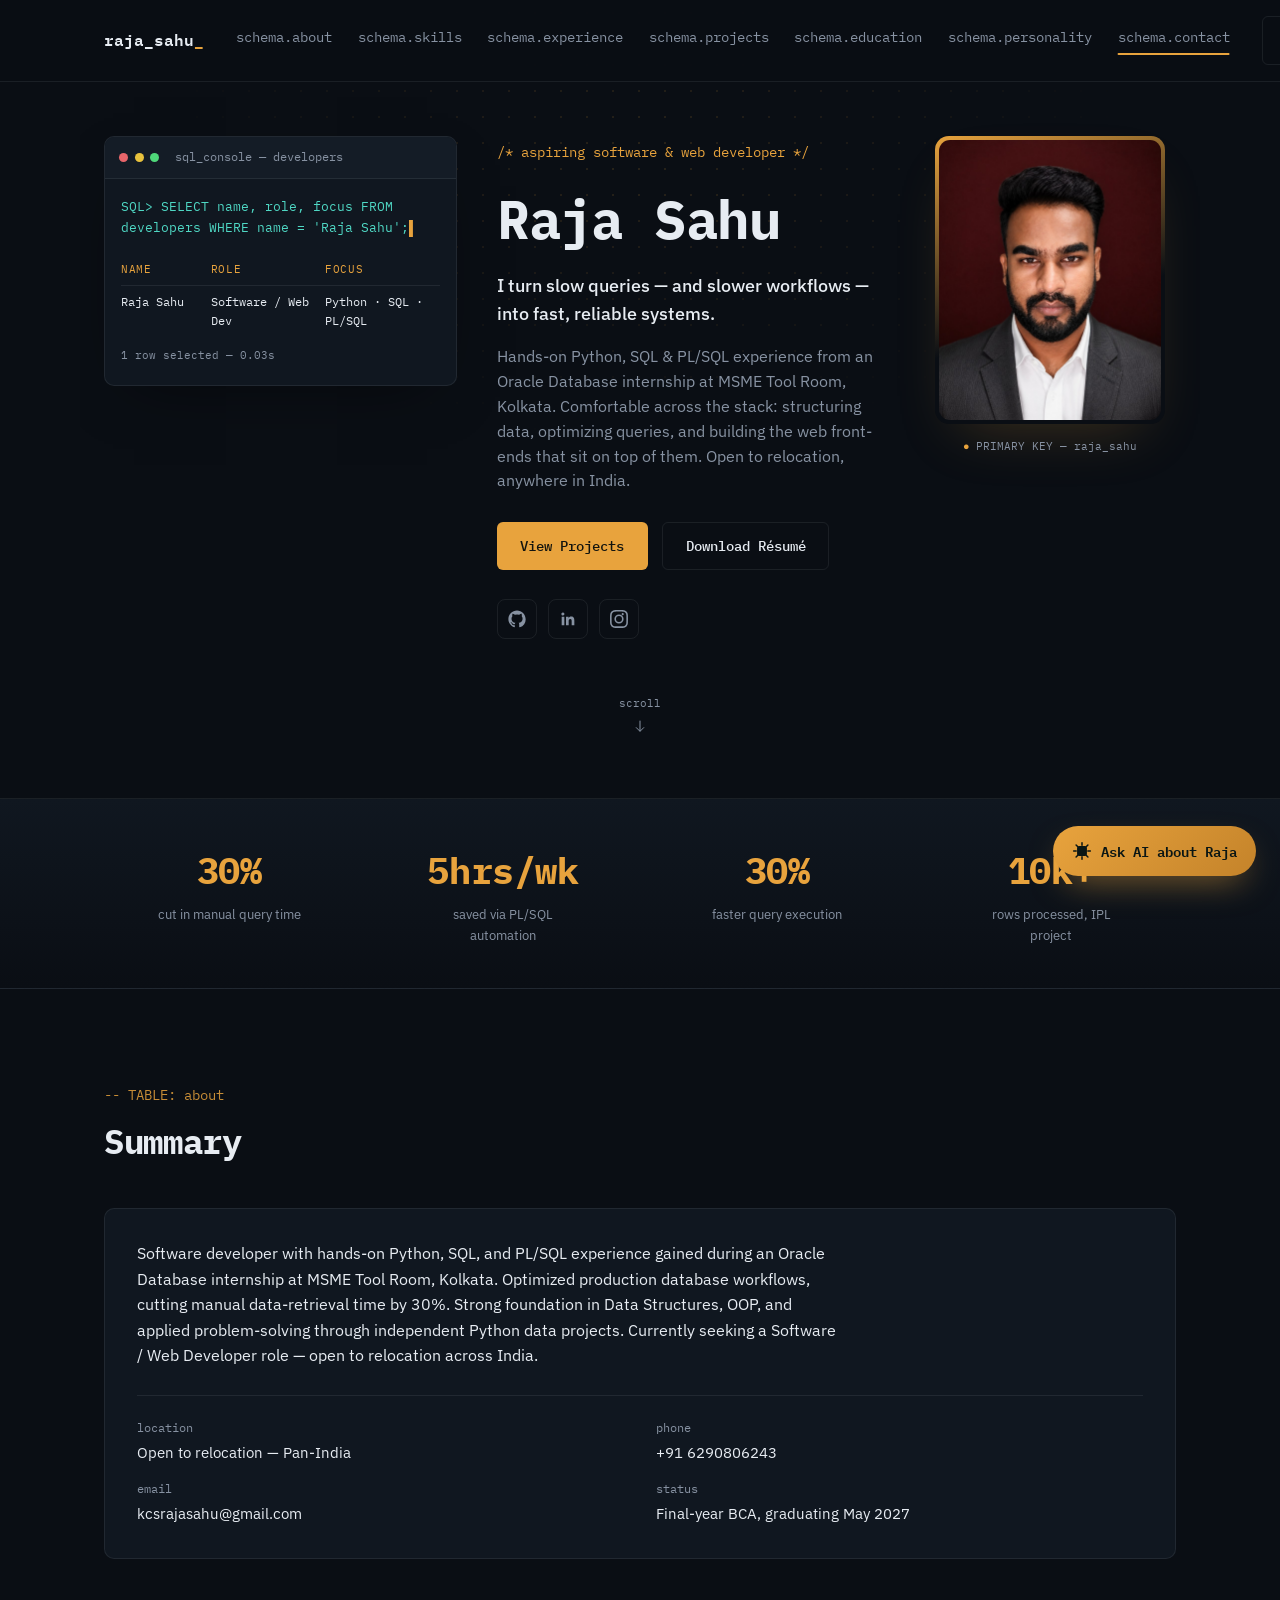
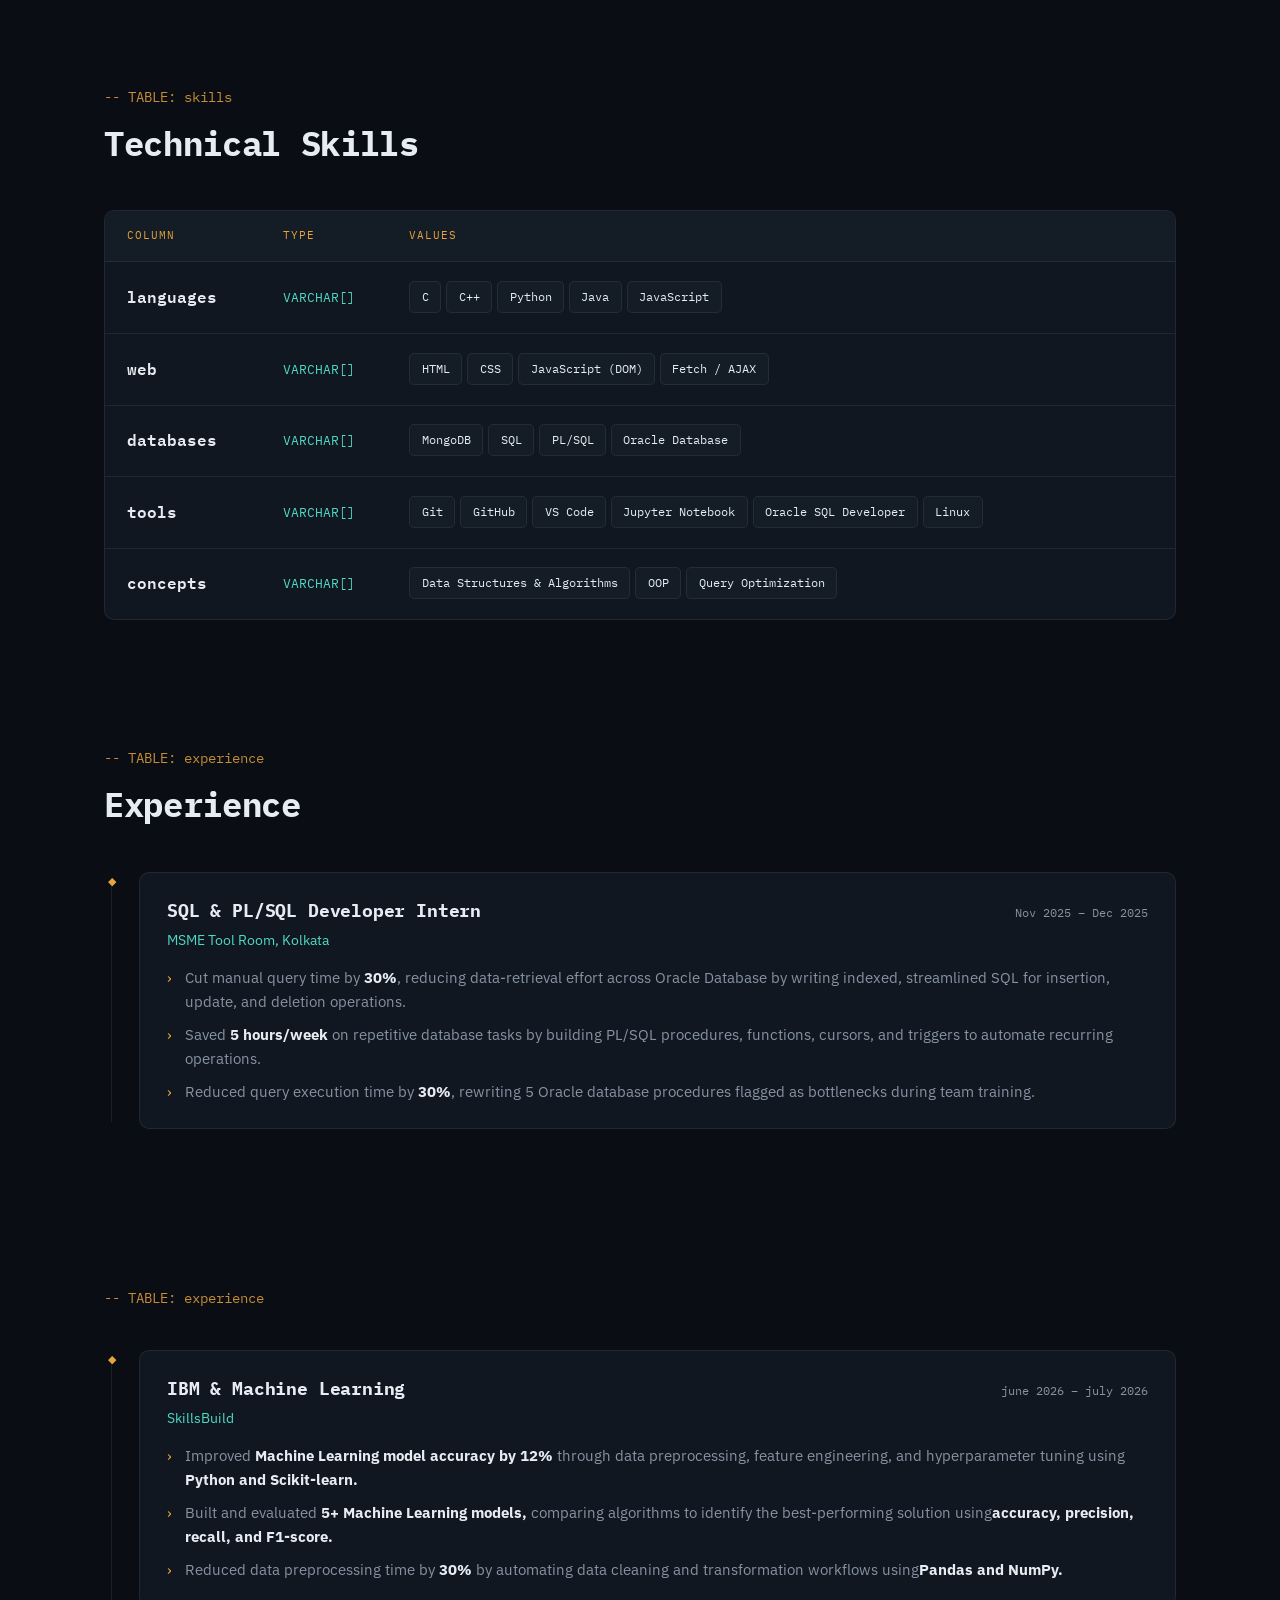
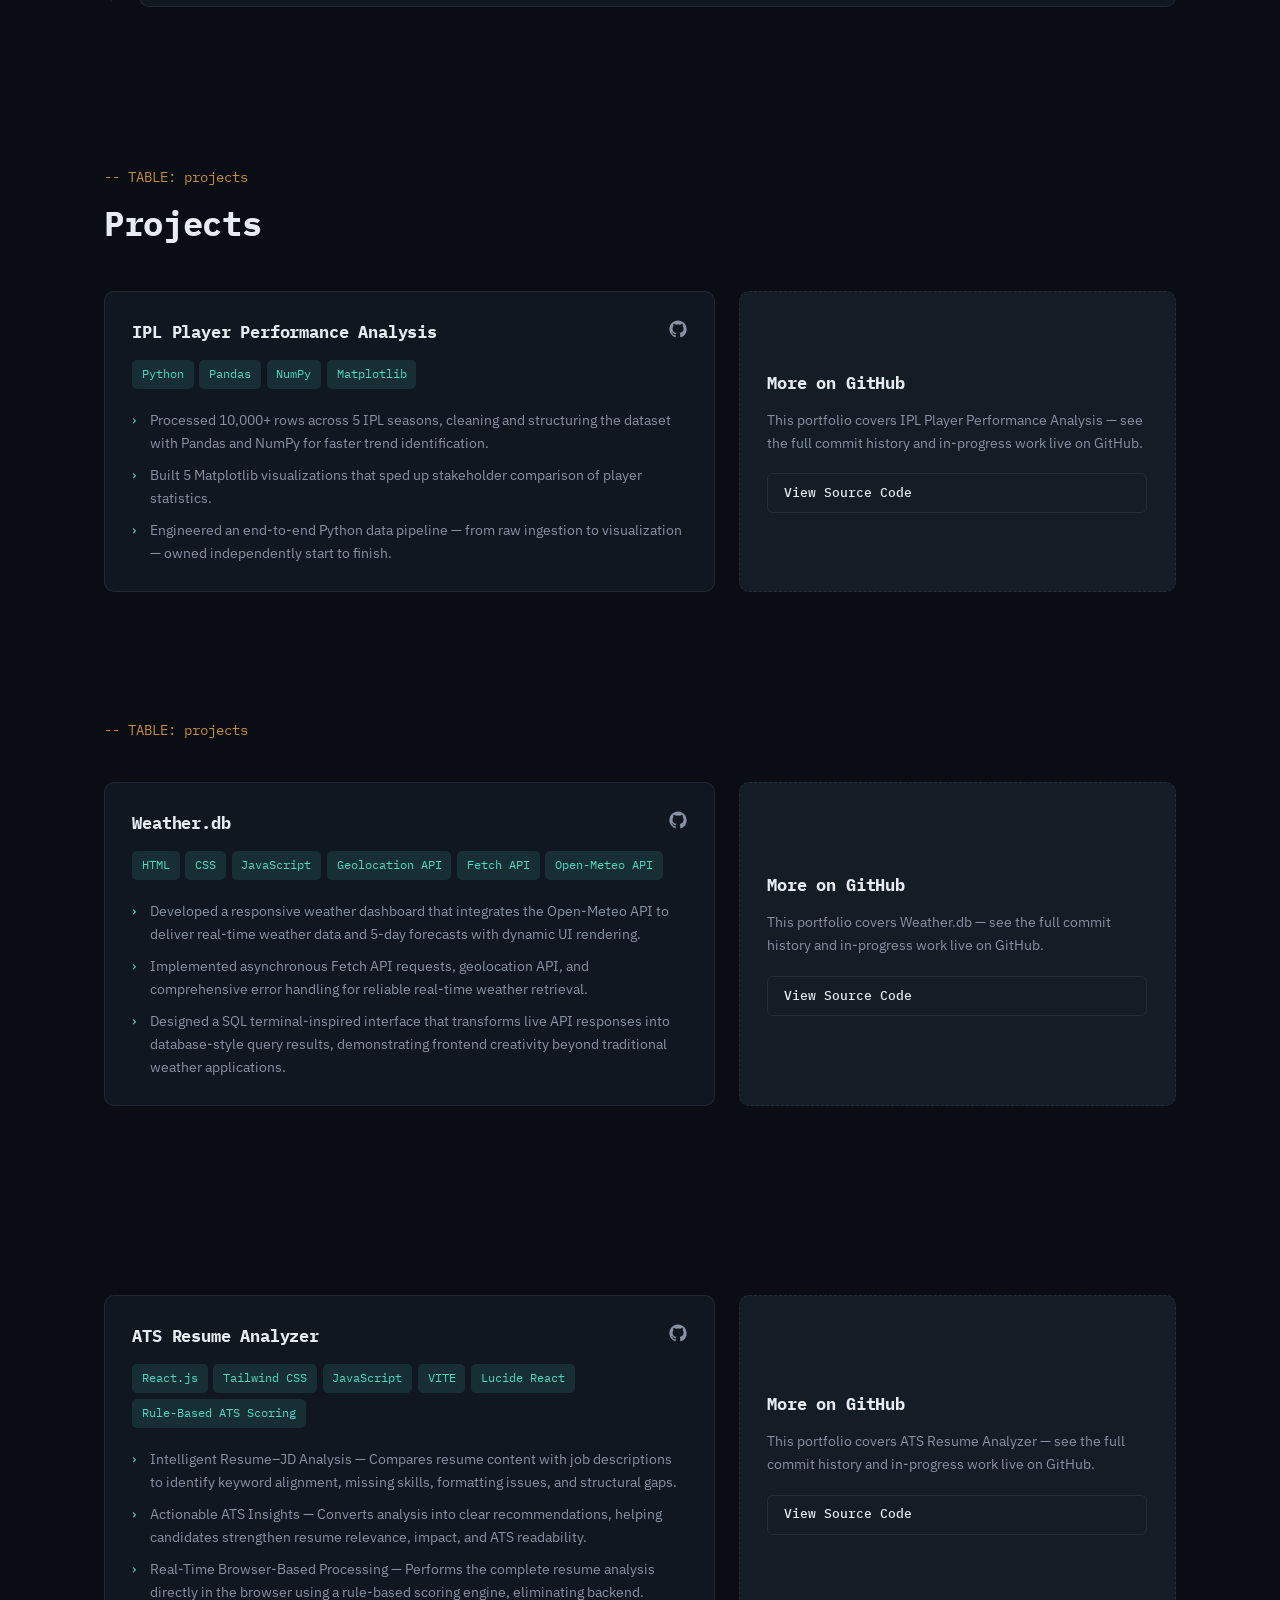
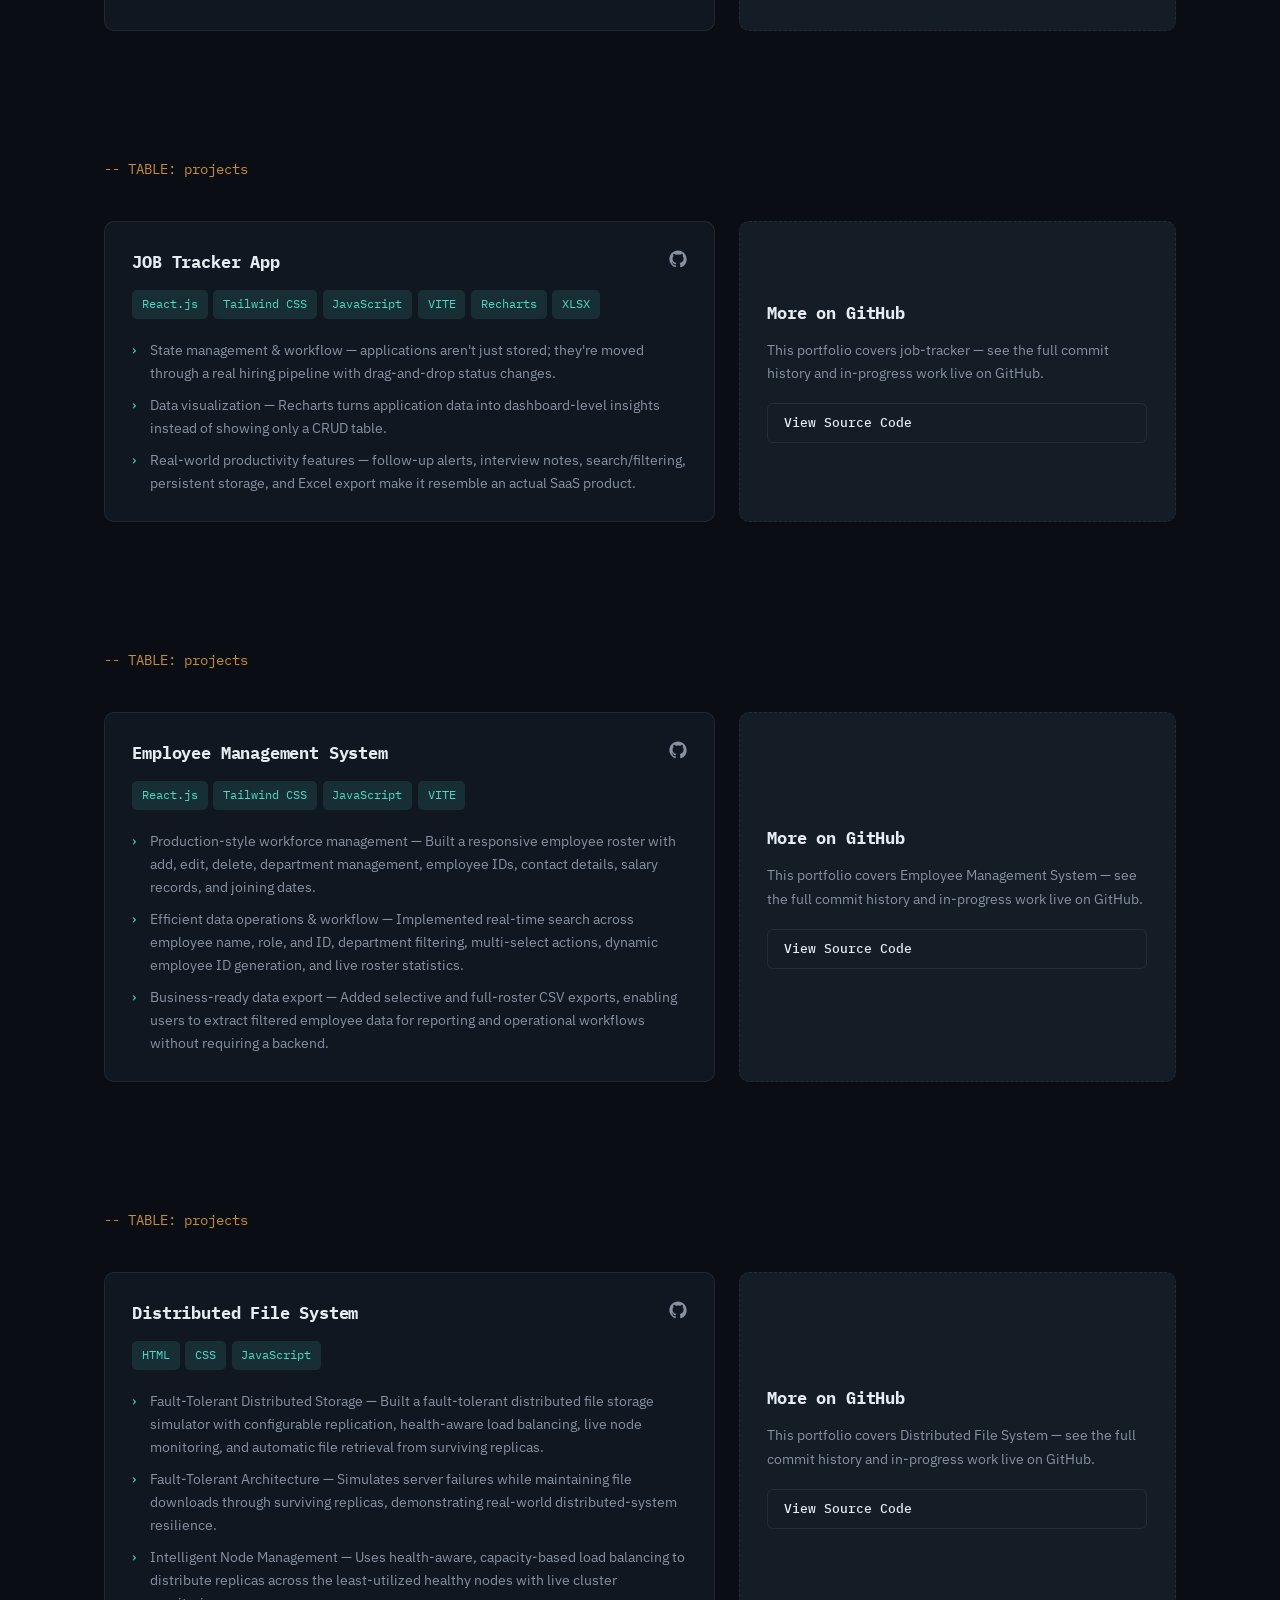
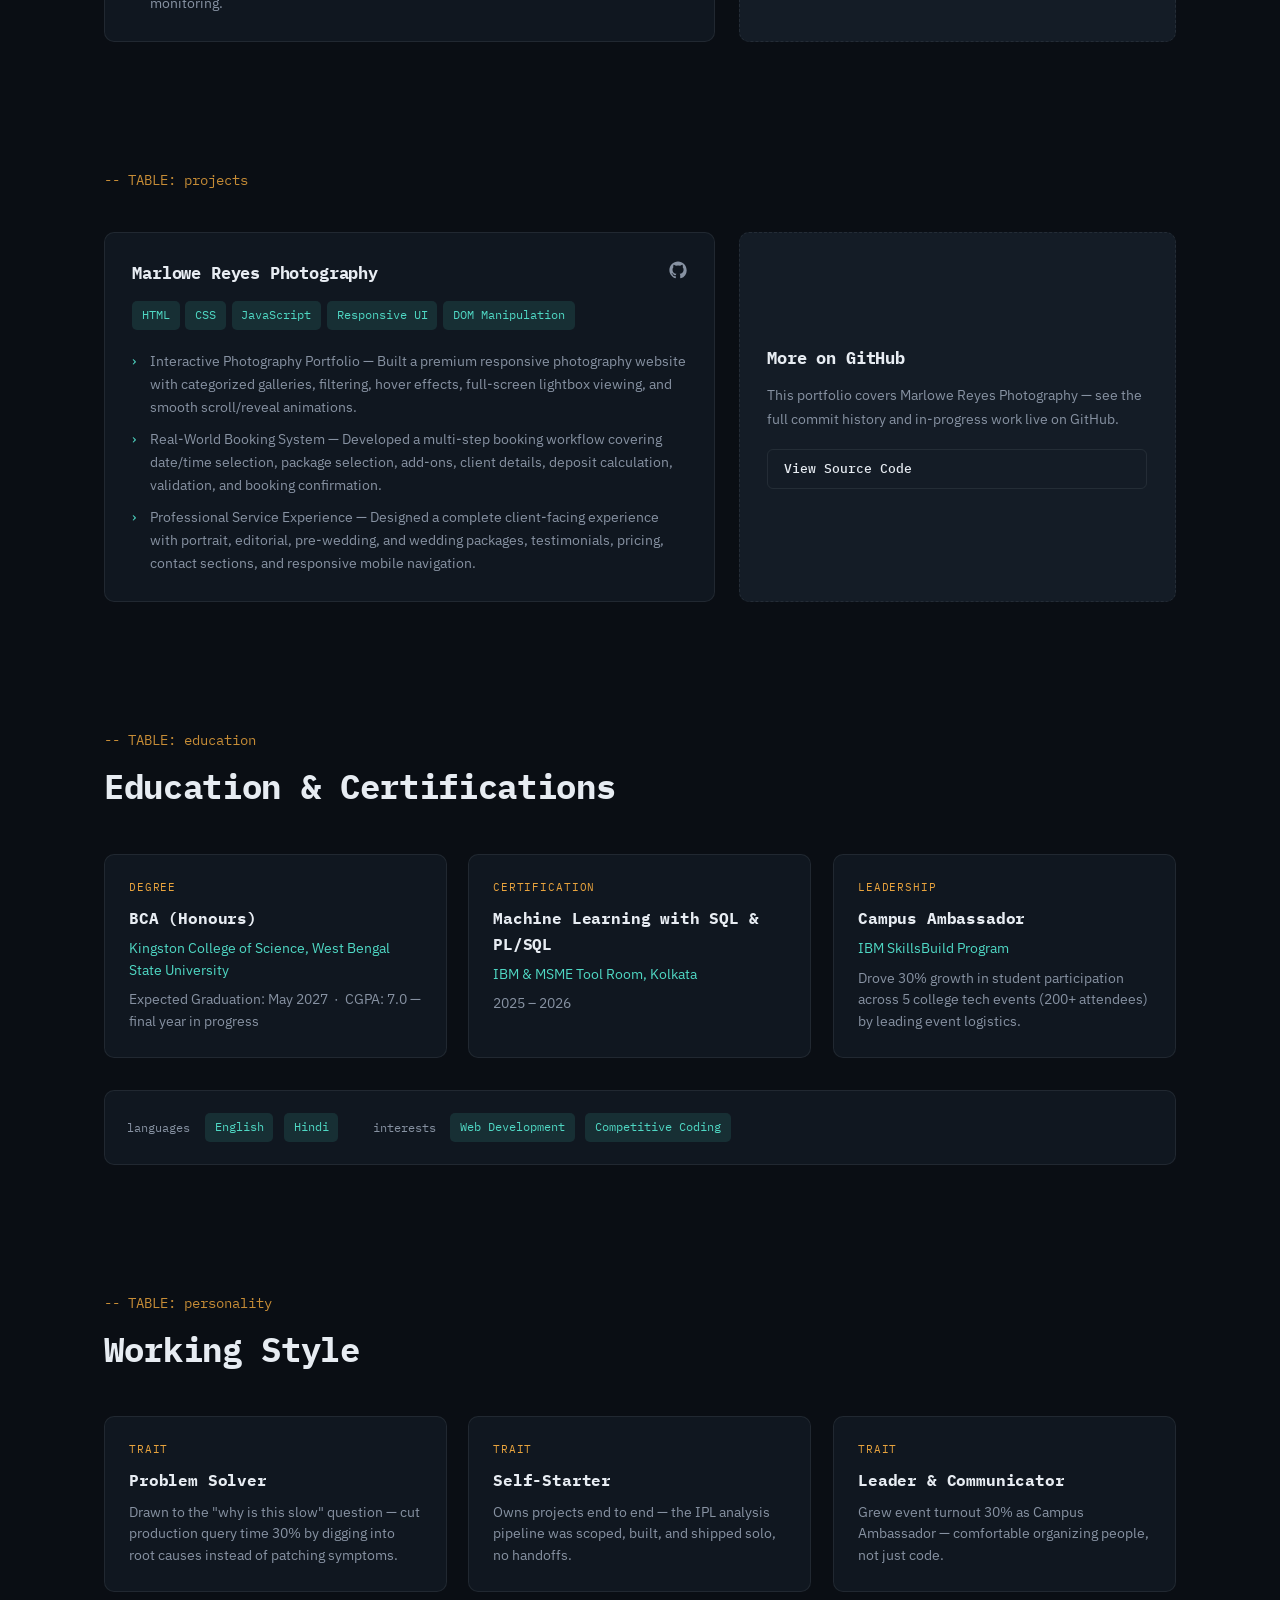
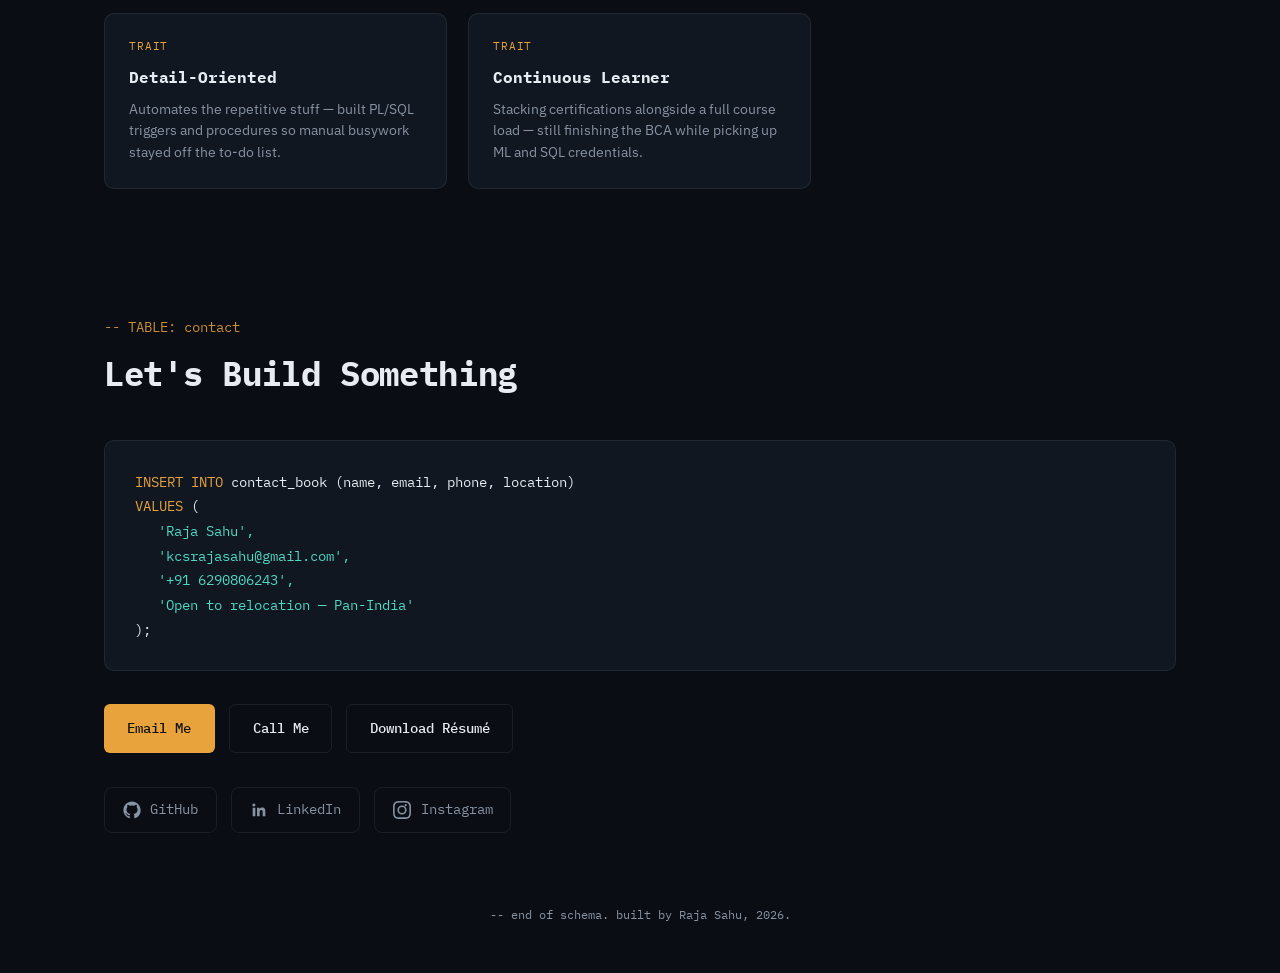
==== index.html @ f2721cd1 "Add files via upload" ====
<!DOCTYPE html>
<html lang="en">
<head>
<meta charset="UTF-8">
<meta name="viewport" content="width=device-width, initial-scale=1.0">
<title>Raja Sahu — Software / Web Developer</title>
<meta name="description" content="Raja Sahu — Aspiring Software & Web Developer. Python, SQL, PL/SQL, Data Structures & Web Development.">
<meta name="theme-color" content="#0A0E14">
<meta property="og:type" content="website">
<meta property="og:title" content="Raja Sahu — Software / Web Developer">
<meta property="og:description" content="Python, SQL & PL/SQL developer — cut production query time 30% during an Oracle Database internship. Open to relocation across India.">
<meta property="og:image" content="assets/profile.jpg">
<meta name="twitter:card" content="summary">
<link rel="preconnect" href="https://fonts.googleapis.com">
<link href="https://fonts.googleapis.com/css2?family=IBM+Plex+Mono:wght@400;500;600;700&family=IBM+Plex+Sans:wght@400;500;600;700&display=swap" rel="stylesheet">
<link rel="stylesheet" href="style.css">
<link rel="icon" href="data:image/svg+xml,%3Csvg xmlns='http://www.w3.org/2000/svg' viewBox='0 0 100 100'%3E%3Crect width='100' height='100' rx='20' fill='%230A0E14'/%3E%3Ctext x='50' y='68' font-family='monospace' font-size='52' font-weight='700' fill='%23E8A33D' text-anchor='middle'%3ERS%3C/text%3E%3C/svg%3E">
</head>
<body class="preload">

<a class="skip-link" href="#main">Skip to content</a>

<svg style="display:none" aria-hidden="true">
  <symbol id="icon-github" viewBox="0 0 24 24"><path fill="currentColor" d="M12 .5C5.73.5.5 5.73.5 12c0 5.08 3.29 9.38 7.86 10.9.58.1.79-.25.79-.56 0-.28-.01-1.02-.02-2-3.2.7-3.88-1.54-3.88-1.54-.53-1.34-1.29-1.7-1.29-1.7-1.05-.72.08-.7.08-.7 1.17.08 1.78 1.2 1.78 1.2 1.03 1.77 2.71 1.26 3.37.96.1-.75.4-1.26.73-1.55-2.55-.29-5.23-1.28-5.23-5.68 0-1.26.45-2.28 1.19-3.09-.12-.29-.52-1.46.11-3.05 0 0 .97-.31 3.18 1.18a11.1 11.1 0 0 1 5.79 0c2.2-1.49 3.17-1.18 3.17-1.18.64 1.59.24 2.76.12 3.05.74.81 1.18 1.83 1.18 3.09 0 4.41-2.69 5.38-5.25 5.67.41.36.78 1.08.78 2.17 0 1.57-.01 2.83-.01 3.22 0 .31.21.67.8.56A10.52 10.52 0 0 0 23.5 12C23.5 5.73 18.27.5 12 .5Z"/></symbol>
  <symbol id="icon-linkedin" viewBox="0 0 24 24"><path fill="currentColor" d="M20.45 20.45h-3.56v-5.57c0-1.33-.02-3.04-1.85-3.04-1.86 0-2.14 1.45-2.14 2.94v5.67H9.34V9h3.42v1.56h.05c.48-.9 1.64-1.85 3.38-1.85 3.6 0 4.27 2.37 4.27 5.46v6.28ZM5.34 7.43a2.07 2.07 0 1 1 0-4.13 2.07 2.07 0 0 1 0 4.13ZM7.12 20.45H3.56V9h3.56v11.45Z"/></symbol>
  <symbol id="icon-instagram" viewBox="0 0 24 24"><path fill="currentColor" d="M12 2.16c3.2 0 3.58.01 4.85.07 1.17.05 1.8.25 2.23.41.55.22.95.47 1.37.9.42.42.67.82.9 1.37.16.42.36 1.06.41 2.23.06 1.27.07 1.65.07 4.85s-.01 3.58-.07 4.85c-.05 1.17-.25 1.8-.41 2.23-.22.55-.47.95-.9 1.37-.42.42-.82.67-1.37.9-.42.16-1.06.36-2.23.41-1.27.06-1.65.07-4.85.07s-3.58-.01-4.85-.07c-1.17-.05-1.8-.25-2.23-.41a3.65 3.65 0 0 1-1.37-.9 3.65 3.65 0 0 1-.9-1.37c-.16-.42-.36-1.06-.41-2.23-.06-1.27-.07-1.65-.07-4.85s.01-3.58.07-4.85c.05-1.17.25-1.8.41-2.23.22-.55.47-.95.9-1.37.42-.42.82-.67 1.37-.9.42-.16 1.06-.36 2.23-.41 1.27-.06 1.65-.07 4.85-.07M12 0C8.74 0 8.33.01 7.05.07c-1.28.06-2.15.26-2.91.56a5.8 5.8 0 0 0-2.1 1.37A5.8 5.8 0 0 0 .67 4.1c-.3.76-.5 1.63-.56 2.91C.05 8.29.04 8.7.04 11.96s.01 3.67.07 4.95c.06 1.28.26 2.15.56 2.91.32.79.75 1.46 1.37 2.1a5.8 5.8 0 0 0 2.1 1.37c.76.3 1.63.5 2.91.56 1.28.06 1.69.07 4.95.07s3.67-.01 4.95-.07c1.28-.06 2.15-.26 2.91-.56a5.8 5.8 0 0 0 2.1-1.37 5.8 5.8 0 0 0 1.37-2.1c.3-.76.5-1.63.56-2.91.06-1.28.07-1.69.07-4.95s-.01-3.67-.07-4.95c-.06-1.28-.26-2.15-.56-2.91a5.8 5.8 0 0 0-1.37-2.1A5.8 5.8 0 0 0 19.9.63c-.76-.3-1.63-.5-2.91-.56C15.67.01 15.26 0 12 0Zm0 5.84a6.12 6.12 0 1 0 0 12.24 6.12 6.12 0 0 0 0-12.24Zm0 10.1a3.98 3.98 0 1 1 0-7.96 3.98 3.98 0 0 1 0 7.96Zm6.36-10.35a1.43 1.43 0 1 1-2.86 0 1.43 1.43 0 0 1 2.86 0Z"/></symbol>
  <symbol id="icon-arrow-down" viewBox="0 0 24 24"><path fill="none" stroke="currentColor" stroke-width="1.5" d="M12 4v16m0 0l-6-6m6 6l6-6"/></symbol>
</svg>


<header class="nav" id="nav">
  <div class="nav-inner">
    <a href="#top" class="logo">raja_sahu<span class="cursor">_</span></a>
    <nav class="nav-links" id="navLinks">
      <a href="#about"><span class="dim">schema.</span>about</a>
      <a href="#skills"><span class="dim">schema.</span>skills</a>
      <a href="#experience"><span class="dim">schema.</span>experience</a>
      <a href="#projects"><span class="dim">schema.</span>projects</a>
      <a href="#education"><span class="dim">schema.</span>education</a>
      <a href="#personality"><span class="dim">schema.</span>personality</a>
      <a href="#contact"><span class="dim">schema.</span>contact</a>
      <span class="nav-indicator" id="navIndicator" aria-hidden="true"></span>
    </nav>
    <a class="btn btn-ghost nav-cta" href="assets/Raja_Sahu_Resume.docx" download>Download Résumé</a>
    <button class="nav-toggle" id="navToggle" aria-label="Toggle menu" aria-expanded="false" aria-controls="navLinks">
      <span></span><span></span><span></span>
    </button>
  </div>
</header>

<main id="main">

<section class="hero" id="top">
  <div class="hero-grid">

    <div class="terminal" aria-hidden="true">
      <div class="terminal-bar">
        <span class="dot dot-r"></span><span class="dot dot-y"></span><span class="dot dot-g"></span>
        <span class="terminal-title">sql_console — developers</span>
      </div>
      <div class="terminal-body" id="terminalBody">
        <div class="line prompt">SQL&gt; <span id="typedQuery"></span><span class="tcursor">▌</span></div>
        <div class="result" id="queryResult" hidden>
          <div class="result-row header">
            <span>NAME</span><span>ROLE</span><span>FOCUS</span>
          </div>
          <div class="result-row">
            <span>Raja Sahu</span><span>Software / Web Dev</span><span>Python · SQL · PL/SQL</span>
          </div>
          <div class="result-meta">1 row selected — 0.03s</div>
        </div>
      </div>
    </div>

    <div class="hero-copy">
      <p class="eyebrow">/* aspiring software &amp; web developer */</p>
      <h1>Raja Sahu</h1>
      <p class="hero-tag">I turn slow queries — and slower workflows — into fast, reliable systems.</p>
      <p class="hero-desc">Hands-on Python, SQL &amp; PL/SQL experience from an Oracle Database internship at MSME Tool Room, Kolkata. Comfortable across the stack: structuring data, optimizing queries, and building the web front-ends that sit on top of them. Open to relocation, anywhere in India.</p>

      <div class="hero-actions">
        <a href="#projects" class="btn btn-primary">View Projects</a>
        <a href="assets/Raja_Sahu_Resume.docx" class="btn btn-ghost" download>Download Résumé</a>
      </div>

      <div class="social-row" aria-label="Social profiles">
        <a href="https://github.com/RajaSahu89" target="_blank" rel="noopener noreferrer" class="social-btn" aria-label="GitHub">
          <svg viewBox="0 0 24 24"><use href="#icon-github"></use></svg>
        </a>
        <a href="https://www.linkedin.com/in/raja-sahu-05137a410" target="_blank" rel="noopener noreferrer" class="social-btn" aria-label="LinkedIn">
          <svg viewBox="0 0 24 24"><use href="#icon-linkedin"></use></svg>
        </a>
        <a href="https://www.instagram.com/ins.tagram_u.sers_?igsh=MXFibTNwa2RxaWltdg==" target="_blank" rel="noopener noreferrer" class="social-btn" aria-label="Instagram">
          <svg viewBox="0 0 24 24"><use href="#icon-instagram"></use></svg>
        </a>
      </div>
    </div>

    <div class="hero-photo">
      <div class="photo-ring">
        <img src="assets/profile.jpg" alt="Portrait of Raja Sahu" width="480" height="600" fetchpriority="high">
      </div>
      <div class="photo-tag">
        <span class="tag-key">●</span> PRIMARY KEY — raja_sahu
      </div>
    </div>

  </div>
  <a class="scroll-hint" href="#about" aria-label="Scroll to about section">
    <span>scroll</span>
    <svg viewBox="0 0 24 24"><use href="#icon-arrow-down"></use></svg>
  </a>
</section>

<section class="stats-strip" aria-label="Key achievements">
  <div class="stats-inner">
    <div class="stat">
      <span class="stat-num" data-count="30" data-suffix="%">0%</span>
      <span class="stat-label">cut in manual query time</span>
    </div>
    <div class="stat">
      <span class="stat-num" data-count="5" data-suffix="hrs/wk">0hrs/wk</span>
      <span class="stat-label">saved via PL/SQL automation</span>
    </div>
    <div class="stat">
      <span class="stat-num" data-count="30" data-suffix="%">0%</span>
      <span class="stat-label">faster query execution</span>
    </div>
    <div class="stat">
      <span class="stat-num" data-count="10" data-suffix="k+">0k+</span>
      <span class="stat-label">rows processed, IPL project</span>
    </div>
  </div>
</section>


<section class="section" id="about">
  <div class="section-head">
    <p class="tbl-comment">-- TABLE: about</p>
    <h2>Summary</h2>
  </div>
  <div class="about-card">
    <p>Software developer with hands-on Python, SQL, and PL/SQL experience gained during an Oracle Database internship at MSME Tool Room, Kolkata. Optimized production database workflows, cutting manual data-retrieval time by 30%. Strong foundation in Data Structures, OOP, and applied problem-solving through independent Python data projects. Currently seeking a Software / Web Developer role — open to relocation across India.</p>
    <div class="about-facts">
      <div class="fact"><span class="fact-k">location</span><span class="fact-v">Open to relocation — Pan-India</span></div>
      <div class="fact"><span class="fact-k">phone</span><span class="fact-v">+91 6290806243</span></div>
      <div class="fact"><span class="fact-k">email</span><span class="fact-v">kcsrajasahu@gmail.com</span></div>
      <div class="fact"><span class="fact-k">status</span><span class="fact-v">Final-year BCA, graduating May 2027</span></div>
    </div>
  </div>
</section>


<section class="section" id="skills">
  <div class="section-head">
    <p class="tbl-comment">-- TABLE: skills</p>
    <h2>Technical Skills</h2>
  </div>
  <div class="schema-table">
    <div class="schema-row schema-head">
      <span>column</span><span>type</span><span>values</span>
    </div>

    <div class="schema-row">
      <span class="col-name">languages</span>
      <span class="col-type">VARCHAR[]</span>
      <span class="col-values">
        <span class="pill">C</span><span class="pill">C++</span><span class="pill">Python</span><span class="pill">Java</span><span class="pill">JavaScript</span>
      </span>
    </div>

    <div class="schema-row">
      <span class="col-name">web</span>
      <span class="col-type">VARCHAR[]</span>
      <span class="col-values">
        <span class="pill">HTML</span><span class="pill">CSS</span><span class="pill">JavaScript (DOM)</span><span class="pill">Fetch / AJAX</span>
      </span>
    </div>

    <div class="schema-row">
      <span class="col-name">databases</span>
      <span class="col-type">VARCHAR[]</span>
      <span class="col-values">
        <span class="pill">MongoDB</span><span class="pill">SQL</span><span class="pill">PL/SQL</span><span class="pill">Oracle Database</span>
      </span>
    </div>

    <div class="schema-row">
      <span class="col-name">tools</span>
      <span class="col-type">VARCHAR[]</span>
      <span class="col-values">
        <span class="pill">Git</span><span class="pill">GitHub</span><span class="pill">VS Code</span><span class="pill">Jupyter Notebook</span><span class="pill">Oracle SQL Developer</span><span class="pill">Linux</span>
      </span>
    </div>

    <div class="schema-row">
      <span class="col-name">concepts</span>
      <span class="col-type">VARCHAR[]</span>
      <span class="col-values">
        <span class="pill">Data Structures &amp; Algorithms</span><span class="pill">OOP</span><span class="pill">Query Optimization</span>
      </span>
    </div>
  </div>
</section>


<section class="section" id="experience">
  <div class="section-head">
    <p class="tbl-comment">-- TABLE: experience</p>
    <h2>Experience</h2>
  </div>
  <div class="log">
    <div class="log-entry">
      <div class="log-key" aria-hidden="true">◆</div>
      <div class="log-content">
        <div class="log-top">
          <h3>SQL &amp; PL/SQL Developer Intern</h3>
          <span class="log-date">Nov 2025 – Dec 2025</span>
        </div>
        <p class="log-org">MSME Tool Room, Kolkata</p>
        <ul>
          <li>Cut manual query time by <strong>30%</strong>, reducing data-retrieval effort across Oracle Database by writing indexed, streamlined SQL for insertion, update, and deletion operations.</li>
          <li>Saved <strong>5 hours/week</strong> on repetitive database tasks by building PL/SQL procedures, functions, cursors, and triggers to automate recurring operations.</li>
          <li>Reduced query execution time by <strong>30%</strong>, rewriting 5 Oracle database procedures flagged as bottlenecks during team training.</li>
        </ul>
      </div>
    </div>
  </div>
</section>

<section class="section" id="experience">
  <div class="section-head">
    <p class="tbl-comment">-- TABLE: experience</p>
  </div>
  <div class="log">
    <div class="log-entry">
      <div class="log-key" aria-hidden="true">◆</div>
      <div class="log-content">
        <div class="log-top">
          <h3>IBM &amp; Machine Learning</h3>
          <span class="log-date">june 2026 – july 2026</span>
        </div>
        <p class="log-org">SkillsBuild</p>
        <ul>
           <li>Improved <strong>Machine Learning model accuracy by 12%</strong> through data preprocessing, feature engineering, and hyperparameter tuning using <strong>Python and Scikit-learn.</strong></li>
          <li>Built and evaluated <strong>5+ Machine Learning models,</strong> comparing algorithms to identify the best-performing solution using<strong>accuracy, precision, recall, and F1-score.</strong></li>
          <li>Reduced data preprocessing time by <strong>30%</strong> by automating data cleaning and transformation workflows using<strong>Pandas and NumPy.</strong></li>
        </ul>
      </div>
    </div>
  </div>
</section>


<section class="section" id="projects">
  <div class="section-head">
    <p class="tbl-comment">-- TABLE: projects</p>
    <h2>Projects</h2>
  </div>
  <div class="project-grid">
    <article class="project-card">
      <div class="project-top">
        <h3>IPL Player Performance Analysis</h3>
        <a href="https://github.com/RajaSahu89/IPL_Player_Performance" target="_blank" rel="noopener noreferrer" class="project-link" aria-label="View on GitHub">
          <svg viewBox="0 0 24 24" width="18" height="18"><use href="#icon-github"></use></svg>
        </a>
      </div>
      <div class="project-stack">
        <span class="pill pill-sm">Python</span><span class="pill pill-sm">Pandas</span><span class="pill pill-sm">NumPy</span><span class="pill pill-sm">Matplotlib</span>
      </div>
      <ul>
        <li>Processed 10,000+ rows across 5 IPL seasons, cleaning and structuring the dataset with Pandas and NumPy for faster trend identification.</li>
        <li>Built 5 Matplotlib visualizations that sped up stakeholder comparison of player statistics.</li>
        <li>Engineered an end-to-end Python data pipeline — from raw ingestion to visualization — owned independently start to finish.</li>
      </ul>
    </article>

    <article class="project-card project-card-ghost">
      <div class="project-top">
        <h3>More on GitHub</h3>
      </div>
      <p class="ghost-copy">This portfolio covers IPL Player Performance Analysis — see the full commit history and in-progress work live on GitHub.</p>
      <a href="https://github.com/RajaSahu89/IPL_Player_Performance" target="_blank" rel="noopener noreferrer" class="btn btn-ghost btn-sm">View Source Code </a>
    </article>
  </div>
</section>

<section class="section" id="projects">
  <div class="section-head">
    <p class="tbl-comment">-- TABLE: projects</p>
  </div>
  <div class="project-grid">
    <article class="project-card">
      <div class="project-top">
        <h3>Weather.db</h3>
        <a href="https://rajasahu89.github.io/Weather---terminal/" target="_blank" rel="noopener noreferrer" class="project-link" aria-label="View on GitHub">
          <svg viewBox="0 0 24 24" width="18" height="18"><use href="#icon-github"></use></svg>
        </a>
      </div>
      <div class="project-stack">
        <span class="pill pill-sm">HTML</span><span class="pill pill-sm">CSS</span><span class="pill pill-sm">JavaScript</span><span class="pill pill-sm">Geolocation API</span><span class="pill pill-sm">Fetch API</span><span class="pill pill-sm">Open-Meteo API</span>
      </div>
      <ul>
        <li>Developed a responsive weather dashboard that integrates the Open-Meteo API to deliver real-time weather data and 5-day forecasts with dynamic UI rendering.</li>
        <li>Implemented asynchronous Fetch API requests, geolocation API, and comprehensive error handling for reliable real-time weather retrieval.</li>
        <li>Designed a SQL terminal-inspired interface that transforms live API responses into database-style query results, demonstrating frontend creativity beyond traditional weather applications.</li>
      </ul>
    </article>

    <article class="project-card project-card-ghost">
      <div class="project-top">
        <h3>More on GitHub</h3>
      </div>
      <p class="ghost-copy">This portfolio covers Weather.db — see the full commit history and in-progress work live on GitHub.</p>
      <a href="https://github.com/RajaSahu89/Weather---terminal" target="_blank" rel="noopener noreferrer" class="btn btn-ghost btn-sm">View Source Code </a>
    </article>
  </div>
</section>

<section class="section" id="projects">
  <div class="section-head">
    <p class="tbl-comment">-- TABLE: projects</p>
  </div>
  <div class="project-grid">
    <article class="project-card">
      <div class="project-top">
        <h3>ATS Resume Analyzer</h3>
        <a href="https://rajasahu89.github.io/ats-analyzer/" target="_blank" rel="noopener noreferrer" class="project-link" aria-label="View on GitHub">
          <svg viewBox="0 0 24 24" width="18" height="18"><use href="#icon-github"></use></svg>
        </a>
      </div>
      <div class="project-stack">
        <span class="pill pill-sm">React.js</span><span class="pill pill-sm">Tailwind CSS</span><span class="pill pill-sm">JavaScript</span><span class="pill pill-sm">VITE</span><span class="pill pill-sm">Lucide React</span><span class="pill pill-sm">Rule-Based ATS Scoring</span>
      </div>
      <ul>
        <li>Intelligent Resume–JD Analysis — Compares resume content with job descriptions to identify keyword alignment, missing skills, formatting issues, and structural gaps.</li>
        <li>Actionable ATS Insights — Converts analysis into clear recommendations, helping candidates strengthen resume relevance, impact, and ATS readability.</li>
        <li>Real-Time Browser-Based Processing — Performs the complete resume analysis directly in the browser using a rule-based scoring engine, eliminating backend.</li>
      </ul>
    </article>

    <article class="project-card project-card-ghost">
      <div class="project-top">
        <h3>More on GitHub</h3>
      </div>
      <p class="ghost-copy">This portfolio covers ATS Resume Analyzer — see the full commit history and in-progress work live on GitHub.</p>
      <a href="https://github.com/RajaSahu89/ats-analyzer" target="_blank" rel="noopener noreferrer" class="btn btn-ghost btn-sm">View Source Code </a>
    </article>
  </div>
</section>

<section class="section" id="projects">
  <div class="section-head">
    <p class="tbl-comment">-- TABLE: projects</p>
  </div>
  <div class="project-grid">
    <article class="project-card">
      <div class="project-top">
        <h3>JOB Tracker App</h3>
        <a href="https://rajasahu89.github.io/job-tracker-app/" target="_blank" rel="noopener noreferrer" class="project-link" aria-label="View on GitHub">
          <svg viewBox="0 0 24 24" width="18" height="18"><use href="#icon-github"></use></svg>
        </a>
      </div>
      <div class="project-stack">
        <span class="pill pill-sm">React.js</span><span class="pill pill-sm">Tailwind CSS</span><span class="pill pill-sm">JavaScript</span><span class="pill pill-sm">VITE</span><span class="pill pill-sm">Recharts</span><span class="pill pill-sm">XLSX</span>
      </div>
      <ul>
        <li>State management & workflow — applications aren't just stored; they're moved through a real hiring pipeline with drag-and-drop status changes.</li>
        <li>Data visualization — Recharts turns application data into dashboard-level insights instead of showing only a CRUD table.</li>
        <li>Real-world productivity features — follow-up alerts, interview notes, search/filtering, persistent storage, and Excel export make it resemble an actual SaaS product.</li>
      </ul>
    </article>

    <article class="project-card project-card-ghost">
      <div class="project-top">
        <h3>More on GitHub</h3>
      </div>
      <p class="ghost-copy">This portfolio covers job-tracker — see the full commit history and in-progress work live on GitHub.</p>
      <a href="https://github.com/RajaSahu89/job-tracker-app" target="_blank" rel="noopener noreferrer" class="btn btn-ghost btn-sm">View Source Code </a>
    </article>
  </div>
</section>

<section class="section" id="projects">
  <div class="section-head">
    <p class="tbl-comment">-- TABLE: projects</p>
  </div>
  <div class="project-grid">
    <article class="project-card">
      <div class="project-top">
        <h3>Employee Management System</h3>
        <a href="https://rajasahu89.github.io/employee-management-system/" target="_blank" rel="noopener noreferrer" class="project-link" aria-label="View on GitHub">
          <svg viewBox="0 0 24 24" width="18" height="18"><use href="#icon-github"></use></svg>
        </a>
      </div>
      <div class="project-stack">
        <span class="pill pill-sm">React.js</span><span class="pill pill-sm">Tailwind CSS</span><span class="pill pill-sm">JavaScript</span><span class="pill pill-sm">VITE</span>
      </div>
      <ul>
        <li>Production-style workforce management — Built a responsive employee roster with add, edit, delete, department management, employee IDs, contact details, salary records, and joining dates.</li>
        <li>Efficient data operations & workflow — Implemented real-time search across employee name, role, and ID, department filtering, multi-select actions, dynamic employee ID generation, and live roster statistics.</li>
        <li>Business-ready data export — Added selective and full-roster CSV exports, enabling users to extract filtered employee data for reporting and operational workflows without requiring a backend.</li>
      </ul>
    </article>

    <article class="project-card project-card-ghost">
      <div class="project-top">
        <h3>More on GitHub</h3>
      </div>
      <p class="ghost-copy">This portfolio covers Employee Management System — see the full commit history and in-progress work live on GitHub.</p>
      <a href="https://github.com/RajaSahu89/employee-management-system" target="_blank" rel="noopener noreferrer" class="btn btn-ghost btn-sm">View Source Code </a>
    </article>
  </div>
</section>

<section class="section" id="projects">
  <div class="section-head">
    <p class="tbl-comment">-- TABLE: projects</p>
  </div>
  <div class="project-grid">
    <article class="project-card">
      <div class="project-top">
        <h3>Distributed File System</h3>
        <a href="https://rajasahu89.github.io/Distributed-File-System/" target="_blank" rel="noopener noreferrer" class="project-link" aria-label="View on GitHub">
          <svg viewBox="0 0 24 24" width="18" height="18"><use href="#icon-github"></use></svg>
        </a>
      </div>
      <div class="project-stack">
        <span class="pill pill-sm">HTML</span><span class="pill pill-sm">CSS</span><span class="pill pill-sm">JavaScript</span>
      </div>
      <ul>
        <li>Fault-Tolerant Distributed Storage — Built a fault-tolerant distributed file storage simulator with configurable replication, health-aware load balancing, live node monitoring, and automatic file retrieval from surviving replicas.</li>
        <li>Fault-Tolerant Architecture — Simulates server failures while maintaining file downloads through surviving replicas, demonstrating real-world distributed-system resilience.</li>
        <li>Intelligent Node Management — Uses health-aware, capacity-based load balancing to distribute replicas across the least-utilized healthy nodes with live cluster monitoring.</li>
      </ul>
    </article>

    <article class="project-card project-card-ghost">
      <div class="project-top">
        <h3>More on GitHub</h3>
      </div>
      <p class="ghost-copy">This portfolio covers Distributed File System — see the full commit history and in-progress work live on GitHub.</p>
      <a href="https://github.com/RajaSahu89/Distributed-File-System" target="_blank" rel="noopener noreferrer" class="btn btn-ghost btn-sm">View Source Code </a>
    </article>
  </div>
</section>

<section class="section" id="projects">
  <div class="section-head">
    <p class="tbl-comment">-- TABLE: projects</p>
  </div>
  <div class="project-grid">
    <article class="project-card">
      <div class="project-top">
        <h3>Marlowe Reyes Photography</h3>
        <a href="https://rajasahu89.github.io/marlowe-reyes-photography/" target="_blank" rel="noopener noreferrer" class="project-link" aria-label="View on GitHub">
          <svg viewBox="0 0 24 24" width="18" height="18"><use href="#icon-github"></use></svg>
        </a>
      </div>
      <div class="project-stack">
        <span class="pill pill-sm">HTML</span><span class="pill pill-sm">CSS</span><span class="pill pill-sm">JavaScript</span><span class="pill pill-sm">Responsive UI</span><span class="pill pill-sm">DOM Manipulation</span>
      </div>
      <ul>
        <li>Interactive Photography Portfolio — Built a premium responsive photography website with categorized galleries, filtering, hover effects, full-screen lightbox viewing, and smooth scroll/reveal animations.</li>
        <li>Real-World Booking System — Developed a multi-step booking workflow covering date/time selection, package selection, add-ons, client details, deposit calculation, validation, and booking confirmation.</li>
        <li>Professional Service Experience — Designed a complete client-facing experience with portrait, editorial, pre-wedding, and wedding packages, testimonials, pricing, contact sections, and responsive mobile navigation.</li>
      </ul>
    </article>

    <article class="project-card project-card-ghost">
      <div class="project-top">
        <h3>More on GitHub</h3>
      </div>
      <p class="ghost-copy">This portfolio covers Marlowe Reyes Photography — see the full commit history and in-progress work live on GitHub.</p>
      <a href="https://github.com/RajaSahu89/marlowe-reyes-photography" target="_blank" rel="noopener noreferrer" class="btn btn-ghost btn-sm">View Source Code </a>
    </article>
  </div>
</section>


<section class="section" id="education">
  <div class="section-head">
    <p class="tbl-comment">-- TABLE: education</p>
    <h2>Education &amp; Certifications</h2>
  </div>
  <div class="edu-grid">
    <div class="edu-card">
      <p class="edu-eyebrow">Degree</p>
      <h3>BCA (Honours)</h3>
      <p class="edu-org">Kingston College of Science, West Bengal State University</p>
      <p class="edu-meta">Expected Graduation: May 2027 &nbsp;·&nbsp; CGPA: 7.0 — final year in progress</p>
    </div>
    <div class="edu-card">
      <p class="edu-eyebrow">Certification</p>
      <h3>Machine Learning with SQL &amp; PL/SQL</h3>
      <p class="edu-org">IBM &amp; MSME Tool Room, Kolkata</p>
      <p class="edu-meta">2025 – 2026</p>
    </div>
    <div class="edu-card">
      <p class="edu-eyebrow">Leadership</p>
      <h3>Campus Ambassador</h3>
      <p class="edu-org">IBM SkillsBuild Program</p>
      <p class="edu-meta">Drove 30% growth in student participation across 5 college tech events (200+ attendees) by leading event logistics.</p>
    </div>
  </div>
  <div class="lang-row">
    <span class="fact-k">languages</span>
    <span class="pill pill-sm">English</span><span class="pill pill-sm">Hindi</span>
    <span class="fact-k" style="margin-left:1.5rem;">interests</span>
    <span class="pill pill-sm">Web Development</span><span class="pill pill-sm">Competitive Coding</span>
  </div>
</section>


<section class="section" id="personality">
  <div class="section-head">
    <p class="tbl-comment">-- TABLE: personality</p>
    <h2>Working Style</h2>
  </div>
  <div class="trait-grid">
    <div class="trait-card">
      <p class="edu-eyebrow">Trait</p>
      <h3>Problem Solver</h3>
      <p class="edu-meta">Drawn to the "why is this slow" question — cut production query time 30% by digging into root causes instead of patching symptoms.</p>
    </div>
    <div class="trait-card">
      <p class="edu-eyebrow">Trait</p>
      <h3>Self-Starter</h3>
      <p class="edu-meta">Owns projects end to end — the IPL analysis pipeline was scoped, built, and shipped solo, no handoffs.</p>
    </div>
    <div class="trait-card">
      <p class="edu-eyebrow">Trait</p>
      <h3>Leader &amp; Communicator</h3>
      <p class="edu-meta">Grew event turnout 30% as Campus Ambassador — comfortable organizing people, not just code.</p>
    </div>
    <div class="trait-card">
      <p class="edu-eyebrow">Trait</p>
      <h3>Detail-Oriented</h3>
      <p class="edu-meta">Automates the repetitive stuff — built PL/SQL triggers and procedures so manual busywork stayed off the to-do list.</p>
    </div>
    <div class="trait-card">
      <p class="edu-eyebrow">Trait</p>
      <h3>Continuous Learner</h3>
      <p class="edu-meta">Stacking certifications alongside a full course load — still finishing the BCA while picking up ML and SQL credentials.</p>
    </div>
  </div>
</section>


<section class="section contact-section" id="contact">
  <div class="section-head">
    <p class="tbl-comment">-- TABLE: contact</p>
    <h2>Let's Build Something</h2>
  </div>

  <div class="insert-block">
    <p class="insert-line"><span class="kw">INSERT INTO</span> contact_book (name, email, phone, location)</p>
    <p class="insert-line"><span class="kw">VALUES</span> (</p>
    <p class="insert-line insert-indent">'Raja Sahu',</p>
    <p class="insert-line insert-indent">'kcsrajasahu@gmail.com',</p>
    <p class="insert-line insert-indent">'+91 6290806243',</p>
    <p class="insert-line insert-indent">'Open to relocation — Pan-India'</p>
    <p class="insert-line">);</p>
  </div>

  <div class="contact-actions">
    <a href="mailto:kcsrajasahu@gmail.com" class="btn btn-primary">Email Me</a>
    <a href="tel:+916290806243" class="btn btn-ghost">Call Me</a>
    <a href="assets/Raja_Sahu_Resume.docx" class="btn btn-ghost" download>Download Résumé</a>
  </div>

  <div class="social-row social-row-lg" aria-label="Social profiles">
    <a href="https://github.com/RajaSahu89" target="_blank" rel="noopener noreferrer" class="social-btn" aria-label="GitHub">
      <svg viewBox="0 0 24 24"><use href="#icon-github"></use></svg>
      <span>GitHub</span>
    </a>
    <a href="https://www.linkedin.com/in/raja-sahu-05137a410" target="_blank" rel="noopener noreferrer" class="social-btn" aria-label="LinkedIn">
      <svg viewBox="0 0 24 24"><use href="#icon-linkedin"></use></svg>
      <span>LinkedIn</span>
    </a>
    <a href="https://www.instagram.com/ins.tagram_u.sers_?igsh=MXFibTNwa2RxaWltdg==" target="_blank" rel="noopener noreferrer" class="social-btn" aria-label="Instagram">
      <svg viewBox="0 0 24 24"><use href="#icon-instagram"></use></svg>
      <span>Instagram</span>
    </a>
  </div>
</section>
</main>

<footer class="footer">
  <p>-- end of schema. built by Raja Sahu, <span id="year"></span>.</p>
</footer>


<button class="ai-fab" id="aiFab" aria-haspopup="dialog" aria-expanded="false" aria-controls="aiPanel">
  <svg viewBox="0 0 24 24" width="20" height="20" fill="none" stroke="currentColor" stroke-width="1.8" stroke-linecap="round" stroke-linejoin="round"><rect x="7" y="7" width="10" height="10" rx="1.5"/><path d="M12 2v3M12 19v3M2 12h3M19 12h3M4.9 4.9l2.1 2.1M17 17l2.1 2.1M19.1 4.9 17 7M7 17l-2.1 2.1"/></svg>
  <span>Ask AI about Raja</span>
</button>

<div class="ai-panel" id="aiPanel" role="dialog" aria-modal="false" aria-label="AI assistant — ask about Raja Sahu" hidden>
  <div class="terminal-bar ai-panel-bar">
    <span class="dot dot-r"></span><span class="dot dot-y"></span><span class="dot dot-g"></span>
    <span class="ai-avatar" aria-hidden="true">
      <svg viewBox="0 0 24 24" fill="none" stroke="currentColor" stroke-width="1.6" stroke-linecap="round" stroke-linejoin="round">
        <rect x="6" y="6" width="12" height="12" rx="2"/>
        <circle cx="9.5" cy="9.5" r="0.9" fill="currentColor" stroke="none"/>
        <circle cx="14.5" cy="9.5" r="0.9" fill="currentColor" stroke="none"/>
        <circle cx="9.5" cy="14.5" r="0.9" fill="currentColor" stroke="none"/>
        <circle cx="14.5" cy="14.5" r="0.9" fill="currentColor" stroke="none"/>
        <path d="M9.5 9.5h5v5h-5z"/>
        <path d="M12 1.5v4M12 18.5v4M1.5 12h4M18.5 12h4M4.5 4.5l2.5 2.5M17 17l2.5 2.5M19.5 4.5 17 7M7 17l-2.5 2.5"/>
      </svg>
    </span>
    <span class="terminal-title">ask_raja — AI assistant</span>
    <span class="ai-status" title="Online"><span class="ai-status-dot"></span>online</span>
    <button class="ai-close" id="aiClose" aria-label="Close assistant">✕</button>
  </div>
  <div class="ai-messages" id="aiMessages" aria-live="polite"></div>
  <div class="ai-chips" id="aiChips">
    <button type="button" class="chip-btn" data-q="Tell me about your projects">🚀 Projects</button>
    <button type="button" class="chip-btn" data-q="What are your key strengths?">💡 Why hire him?</button>
    <button type="button" class="chip-btn" data-q="What are your skills?">🛠️ Tech stack</button>
    <button type="button" class="chip-btn" data-q="Tell me about yourself">👋 About Raja</button>
    <button type="button" class="chip-btn" data-q="Tell me about your education">🎓 Education</button>
    <button type="button" class="chip-btn" data-q="When can you start?">📅 Availability</button>
    <button type="button" class="chip-btn" data-q="How can I contact you?">✉️ Contact</button>
  </div>
  <form class="ai-input-row" id="aiForm">
    <span class="ai-prompt">ASK&gt;</span>
    <input type="text" id="aiInput" class="ai-input" placeholder="Ask about skills, experience, projects…" autocomplete="off" aria-label="Ask a question about Raja">
    <button type="submit" class="ai-send" aria-label="Send question">→</button>
  </form>
</div>

<script src="script.js"></script>
<script src="assistant.js"></script>
</body>
</html>
---- style.css ----
:root{
  --bg: #0A0E14;
  --panel: #101720;
  --panel-alt: #141C26;
  --border: rgba(232,163,61,0.16);
  --border-soft: rgba(231,236,242,0.08);
  --text: #E7ECF2;
  --muted: #8792A2;
  --amber: #E8A33D;
  --amber-soft: rgba(232,163,61,0.12);
  --teal: #4FD8C4;
  --teal-soft: rgba(79,216,196,0.12);
  --ai-accent: #C4832A;
  --ai-accent-bright: #E8A33D;
  --ai-accent-soft: rgba(232,163,61,0.14);
  --ai-accent-border: rgba(232,163,61,0.35);
  --font-mono: 'IBM Plex Mono', ui-monospace, monospace;
  --font-sans: 'IBM Plex Sans', -apple-system, sans-serif;
  --radius: 10px;
  --maxw: 1120px;
}

*{box-sizing:border-box;}
html{scroll-behavior:smooth;}
body{
  margin:0;
  background:var(--bg);
  color:var(--text);
  font-family:var(--font-sans);
  line-height:1.6;
  -webkit-font-smoothing:antialiased;
  opacity:1;
  transition:opacity 0.6s ease;
}
body.preload{opacity:0;}

::-webkit-scrollbar{width:10px;}
::-webkit-scrollbar-track{background:var(--bg);}
::-webkit-scrollbar-thumb{background:var(--panel-alt);border-radius:6px;border:2px solid var(--bg);}
::-webkit-scrollbar-thumb:hover{background:var(--amber);}
*{scrollbar-color:var(--panel-alt) var(--bg);scrollbar-width:thin;}

.reveal{
  opacity:0;
  transform:translateY(26px);
  transition:opacity 0.7s cubic-bezier(.2,.7,.25,1), transform 0.7s cubic-bezier(.2,.7,.25,1);
  will-change:opacity, transform;
}
.reveal.in{opacity:1;transform:translateY(0);}
@media (prefers-reduced-motion: reduce){
  .reveal{opacity:1;transform:none;transition:none;}
  body.preload{opacity:1;}
}

.skip-link{
  position:absolute;
  left:-9999px;
  top:0;
  background:var(--amber);
  color:#12140F;
  padding:0.8rem 1.2rem;
  z-index:200;
  font-family:var(--font-mono);
  font-size:0.85rem;
  border-radius:0 0 6px 0;
}
.skip-link:focus{left:0;}

svg{fill:currentColor;}
img{max-width:100%;display:block;}
a{color:inherit;text-decoration:none;}
ul{margin:0;padding:0;list-style:none;}
h1,h2,h3{font-family:var(--font-mono);margin:0;letter-spacing:-0.01em;}
p{margin:0;}

:focus-visible{outline:2px solid var(--amber);outline-offset:3px;}

@media (prefers-reduced-motion: reduce){
  *{animation-duration:0.001ms !important;animation-iteration-count:1 !important;transition-duration:0.001ms !important;scroll-behavior:auto !important;}
}


.section{
  max-width:var(--maxw);
  margin:0 auto;
  padding:6rem 1.5rem 2rem;
}
.section-head{margin-bottom:2.5rem;}
.tbl-comment{
  font-family:var(--font-mono);
  color:var(--amber);
  font-size:0.85rem;
  margin:0 0 0.5rem;
  opacity:0.85;
}
.section-head h2{font-size:clamp(1.6rem,3vw,2.1rem);}

.dim{color:var(--muted);}

.btn{
  display:inline-flex;
  align-items:center;
  gap:0.5rem;
  padding:0.75rem 1.4rem;
  border-radius:6px;
  font-family:var(--font-mono);
  font-size:0.88rem;
  font-weight:500;
  border:1px solid transparent;
  cursor:pointer;
  transition:transform 0.15s ease, background 0.15s ease, border-color 0.15s ease;
  white-space:nowrap;
}
.btn:hover{transform:translateY(-2px);}
.btn:active{transform:translateY(0);}
.btn-primary{background:var(--amber);color:#12140F;box-shadow:0 0 0 rgba(232,163,61,0);}
.btn-primary:hover{background:#f0ae4d;box-shadow:0 10px 30px -10px rgba(232,163,61,0.55);}
.btn-ghost{border-color:var(--border-soft);color:var(--text);background:transparent;}
.btn-ghost:hover{border-color:var(--amber);color:var(--amber);box-shadow:0 10px 24px -14px rgba(232,163,61,0.35);}
.btn-sm{padding:0.55rem 1rem;font-size:0.8rem;}

.pill{
  display:inline-flex;
  align-items:center;
  padding:0.32rem 0.7rem;
  border-radius:5px;
  background:var(--panel-alt);
  border:1px solid var(--border-soft);
  font-family:var(--font-mono);
  font-size:0.78rem;
  color:var(--text);
  margin:0.2rem 0.35rem 0.2rem 0;
  transition:border-color 0.2s ease, color 0.2s ease, transform 0.2s ease;
}
.pill-sm{font-size:0.72rem;padding:0.25rem 0.55rem;background:var(--teal-soft);border-color:transparent;color:var(--teal);}

.fact-k{
  font-family:var(--font-mono);
  color:var(--muted);
  font-size:0.78rem;
  text-transform:lowercase;
  margin-right:0.6rem;
}

.nav{
  position:fixed;
  top:0;left:0;right:0;
  z-index:100;
  background:rgba(10,14,20,0.82);
  backdrop-filter:blur(10px);
  border-bottom:1px solid var(--border-soft);
}
.nav-inner{
  max-width:var(--maxw);
  margin:0 auto;
  padding:1rem 1.5rem;
  display:flex;
  align-items:center;
  gap:2rem;
}
.logo{
  font-family:var(--font-mono);
  font-weight:600;
  font-size:1rem;
  color:var(--text);
  margin-right:auto;
}
.cursor{color:var(--amber);animation:blink 1.1s steps(1) infinite;}
@keyframes blink{50%{opacity:0;}}

.nav-links{
  display:flex;
  gap:1.6rem;
  position:relative;
}
.nav-links a{
  font-family:var(--font-mono);
  font-size:0.85rem;
  color:var(--muted);
  transition:color 0.2s ease;
  padding-bottom:4px;
}
.nav-links a:hover{color:var(--amber);}
.nav-links a.is-active{color:var(--amber);}
.nav-indicator{
  position:absolute;
  bottom:-2px;
  height:2px;
  background:var(--amber);
  border-radius:2px;
  width:0;
  transform:translateX(0);
  transition:transform 0.4s cubic-bezier(.3,.85,.35,1), width 0.4s cubic-bezier(.3,.85,.35,1), opacity 0.3s ease;
  opacity:0;
}
.nav-indicator.active{opacity:1;}
.nav-cta{flex-shrink:0;}
.nav-toggle{display:none;}

@media (max-width:860px){
  .nav-links{
    position:fixed;
    top:60px;left:0;right:0;
    background:var(--bg);
    border-bottom:1px solid var(--border-soft);
    flex-direction:column;
    padding:1.2rem 1.5rem;
    gap:1rem;
    transform:translateY(-130%);
    transition:transform 0.25s ease;
  }
  .nav-links.open{transform:translateY(0);}
  .nav-cta{display:none;}
  .nav-toggle{
    display:flex;
    flex-direction:column;
    gap:5px;
    background:none;
    border:none;
    cursor:pointer;
    padding:6px;
  }
  .nav-toggle span{width:20px;height:2px;background:var(--text);}
}

.hero{
  max-width:var(--maxw);
  margin:0 auto;
  padding:8.5rem 1.5rem 4rem;
  position:relative;
  overflow:hidden;
}
.hero::before{
  content:'';
  position:absolute;
  inset:0;
  background-image:radial-gradient(rgba(232,163,61,0.14) 1px, transparent 1px);
  background-size:26px 26px;
  mask-image:radial-gradient(ellipse 60% 50% at 50% 20%, black, transparent 75%);
  -webkit-mask-image:radial-gradient(ellipse 60% 50% at 50% 20%, black, transparent 75%);
  pointer-events:none;
  z-index:0;
}
.hero > *{position:relative;z-index:1;}
.hero-grid{
  display:grid;
  grid-template-columns:1.05fr 1.15fr 0.75fr;
  gap:2.5rem;
  align-items:start;
}

.terminal{
  background:var(--panel);
  border:1px solid var(--border-soft);
  border-radius:var(--radius);
  overflow:hidden;
  box-shadow:0 20px 60px -30px rgba(0,0,0,0.6);
}
.terminal-bar{
  display:flex;
  align-items:center;
  gap:0.4rem;
  padding:0.7rem 0.9rem;
  background:var(--panel-alt);
  border-bottom:1px solid var(--border-soft);
}
.dot{width:9px;height:9px;border-radius:50%;}
.dot-r{background:#E8656A;}
.dot-y{background:#E8C23D;}
.dot-g{background:#4FD87A;}
.terminal-title{
  margin-left:0.6rem;
  font-family:var(--font-mono);
  font-size:0.72rem;
  color:var(--muted);
}
.terminal-body{
  padding:1.1rem 1rem 1.3rem;
  font-family:var(--font-mono);
  font-size:0.82rem;
  min-height:170px;
}
.prompt{color:var(--teal);white-space:pre-wrap;word-break:break-word;}
.tcursor{color:var(--amber);animation:blink 1s steps(1) infinite;}
.result{margin-top:1rem;animation:fadein 0.5s ease;}
@keyframes fadein{from{opacity:0;transform:translateY(4px);}to{opacity:1;transform:translateY(0);}}
.result-row{
  display:grid;
  grid-template-columns:1fr 1.3fr 1.4fr;
  gap:0.5rem;
  padding:0.4rem 0;
  color:var(--text);
  font-size:0.76rem;
}
.result-row.header{
  color:var(--amber);
  border-bottom:1px solid var(--border-soft);
  font-size:0.68rem;
  letter-spacing:0.05em;
}
.result-meta{
  margin-top:0.6rem;
  font-size:0.68rem;
  color:var(--muted);
}

.hero-copy{padding-top:0.4rem;}
.eyebrow{
  font-family:var(--font-mono);
  color:var(--amber);
  font-size:0.85rem;
  margin:0 0 0.7rem;
}
.hero-copy h1{
  font-size:clamp(2.4rem,5vw,3.4rem);
  margin-bottom:0.6rem;
}
.hero-tag{
  font-size:1.1rem;
  color:var(--text);
  margin-bottom:1rem;
  font-weight:500;
}
.hero-desc{
  color:var(--muted);
  font-size:0.97rem;
  max-width:46ch;
  margin-bottom:1.8rem;
}
.hero-actions{display:flex;gap:0.9rem;flex-wrap:wrap;margin-bottom:1.8rem;}

.social-row{display:flex;gap:0.7rem;}
.social-btn{
  width:40px;height:40px;
  display:flex;align-items:center;justify-content:center;
  border:1px solid var(--border-soft);
  border-radius:8px;
  color:var(--muted);
  transition:color 0.2s ease, border-color 0.2s ease, transform 0.2s ease, box-shadow 0.2s ease;
}
.social-btn svg{width:18px;height:18px;}
.social-btn:hover{color:var(--amber);border-color:var(--amber);transform:translateY(-3px);box-shadow:0 10px 22px -12px rgba(232,163,61,0.4);}

.hero-photo{display:flex;flex-direction:column;align-items:center;gap:0.9rem;}
.photo-ring{
  width:100%;
  max-width:230px;
  aspect-ratio:4/5;
  border-radius:14px;
  padding:4px;
  background:linear-gradient(160deg,var(--amber),transparent 60%);
  box-shadow:0 25px 60px -25px rgba(232,163,61,0.25);
  animation:float 6s ease-in-out infinite;
}
@keyframes float{0%,100%{transform:translateY(0);}50%{transform:translateY(-8px);}}
@media (prefers-reduced-motion: reduce){.photo-ring{animation:none;}}
.photo-ring img{
  width:100%;height:100%;
  object-fit:cover;
  border-radius:11px;
  background:var(--panel);
}
.photo-tag{
  font-family:var(--font-mono);
  font-size:0.68rem;
  color:var(--muted);
  display:flex;align-items:center;gap:0.4rem;
  text-align:center;
}
.tag-key{color:var(--amber);}

.scroll-hint{
  display:flex;flex-direction:column;align-items:center;gap:0.3rem;
  width:fit-content;margin:3.5rem auto 0;
  font-family:var(--font-mono);font-size:0.7rem;color:var(--muted);
  animation:bob 2.4s ease-in-out infinite;
}
.scroll-hint svg{width:16px;height:16px;}
@keyframes bob{0%,100%{transform:translateY(0);}50%{transform:translateY(6px);}}

@media (max-width:980px){
  .hero-grid{grid-template-columns:1fr;}
  .hero-photo{flex-direction:row;justify-content:flex-start;}
  .photo-ring{max-width:140px;}
}

.stats-strip{
  border-top:1px solid var(--border-soft);
  border-bottom:1px solid var(--border-soft);
  background:linear-gradient(180deg, var(--panel), var(--bg));
}
.stats-inner{
  max-width:var(--maxw);
  margin:0 auto;
  padding:2.6rem 1.5rem;
  display:grid;
  grid-template-columns:repeat(4,1fr);
  gap:1.5rem;
}
.stat{display:flex;flex-direction:column;gap:0.35rem;text-align:center;}
.stat-num{
  font-family:var(--font-mono);
  font-size:clamp(1.7rem,3.4vw,2.3rem);
  font-weight:700;
  color:var(--amber);
  letter-spacing:-0.01em;
}
.stat-label{
  font-size:0.8rem;
  color:var(--muted);
  max-width:20ch;
  margin:0 auto;
}
@media (max-width:760px){
  .stats-inner{grid-template-columns:repeat(2,1fr);}
}

.about-card{
  background:var(--panel);
  border:1px solid var(--border-soft);
  border-radius:var(--radius);
  padding:2rem;
  transition:border-color 0.25s ease, transform 0.25s ease, box-shadow 0.25s ease;
}
.about-card:hover{border-color:var(--border);transform:translateY(-3px);box-shadow:0 20px 40px -28px rgba(0,0,0,0.6);}
.about-card p{color:var(--text);max-width:70ch;margin-bottom:1.6rem;}
.about-facts{
  display:grid;
  grid-template-columns:repeat(2,1fr);
  gap:0.9rem 2rem;
  border-top:1px solid var(--border-soft);
  padding-top:1.4rem;
}
.fact{display:flex;flex-direction:column;gap:0.2rem;}
.fact .fact-v{font-size:0.92rem;}
@media (max-width:600px){.about-facts{grid-template-columns:1fr;}}

.schema-table{
  background:var(--panel);
  border:1px solid var(--border-soft);
  border-radius:var(--radius);
  overflow:hidden;
}
.schema-row{
  display:grid;
  grid-template-columns:140px 110px 1fr;
  gap:1rem;
  padding:1rem 1.4rem;
  border-bottom:1px solid var(--border-soft);
  align-items:center;
  transition:background 0.2s ease;
}
.schema-row:last-child{border-bottom:none;}
.schema-row:not(.schema-head):hover{background:var(--panel-alt);}
.schema-row:not(.schema-head):hover .pill{border-color:var(--amber);color:var(--amber);transform:translateY(-1px);}
.schema-head{
  background:var(--panel-alt);
  font-family:var(--font-mono);
  font-size:0.7rem;
  color:var(--amber);
  text-transform:uppercase;
  letter-spacing:0.08em;
}
.col-name{font-family:var(--font-mono);font-weight:600;color:var(--text);}
.col-type{font-family:var(--font-mono);color:var(--teal);font-size:0.82rem;}
@media (max-width:700px){
  .schema-row{grid-template-columns:1fr;gap:0.4rem;}
  .schema-head{display:none;}
  .col-type{color:var(--muted);}
}

.log{position:relative;padding-left:2.2rem;}
.log::before{
  content:'';
  position:absolute;
  left:7px;top:6px;bottom:6px;
  width:1px;
  background:var(--border-soft);
}
.log-entry{position:relative;margin-bottom:2rem;}
.log-key{
  position:absolute;
  left:-2.2rem;top:0.15rem;
  width:16px;height:16px;
  display:flex;align-items:center;justify-content:center;
  color:var(--amber);
  font-size:0.7rem;
  transition:transform 0.25s ease, color 0.25s ease;
}
.log-content{
  background:var(--panel);
  border:1px solid var(--border-soft);
  border-radius:var(--radius);
  padding:1.5rem 1.7rem;
  transition:border-color 0.25s ease, transform 0.25s ease, box-shadow 0.25s ease;
}
.log-content:hover{border-color:var(--border);transform:translateY(-3px);box-shadow:0 20px 40px -28px rgba(0,0,0,0.6);}
.log-entry:hover .log-key{transform:scale(1.3);color:var(--teal);}
.log-top{display:flex;flex-wrap:wrap;justify-content:space-between;gap:0.5rem;align-items:baseline;margin-bottom:0.2rem;}
.log-top h3{font-size:1.1rem;}
.log-date{font-family:var(--font-mono);font-size:0.78rem;color:var(--muted);}
.log-org{color:var(--teal);font-size:0.9rem;margin-bottom:0.9rem;}
.log-content ul{display:flex;flex-direction:column;gap:0.6rem;}
.log-content li{color:var(--muted);font-size:0.93rem;position:relative;padding-left:1.1rem;}
.log-content li::before{content:'›';position:absolute;left:0;color:var(--amber);}
.log-content strong{color:var(--text);}

.project-grid{
  display:grid;
  grid-template-columns:1.4fr 1fr;
  gap:1.5rem;
}
.project-card{
  background:var(--panel);
  border:1px solid var(--border-soft);
  border-radius:var(--radius);
  padding:1.7rem;
  transition:border-color 0.25s ease, transform 0.25s ease, box-shadow 0.25s ease;
}
.project-card:hover{border-color:var(--border);transform:translateY(-4px);box-shadow:0 24px 46px -28px rgba(0,0,0,0.65);}
.project-top{display:flex;justify-content:space-between;align-items:center;gap:1rem;margin-bottom:0.7rem;}
.project-top h3{font-size:1.05rem;}
.project-link{color:var(--muted);transition:color 0.15s ease;}
.project-link:hover{color:var(--amber);}
.project-stack{margin-bottom:1rem;}
.project-card ul{display:flex;flex-direction:column;gap:0.55rem;}
.project-card li{color:var(--muted);font-size:0.9rem;position:relative;padding-left:1.1rem;}
.project-card li::before{content:'›';position:absolute;left:0;color:var(--teal);}
.project-card-ghost{
  display:flex;flex-direction:column;justify-content:center;
  background:var(--panel-alt);
  border-style:dashed;
}
.ghost-copy{color:var(--muted);font-size:0.9rem;margin-bottom:1.2rem;}
@media (max-width:800px){.project-grid{grid-template-columns:1fr;}}

.edu-grid{
  display:grid;
  grid-template-columns:repeat(3,1fr);
  gap:1.3rem;
  margin-bottom:2rem;
}
.edu-card{
  background:var(--panel);
  border:1px solid var(--border-soft);
  border-radius:var(--radius);
  padding:1.5rem;
  transition:border-color 0.25s ease, transform 0.25s ease, box-shadow 0.25s ease;
}
.edu-card:hover{border-color:var(--border);transform:translateY(-3px);box-shadow:0 20px 40px -28px rgba(0,0,0,0.6);}
.edu-eyebrow{
  font-family:var(--font-mono);
  font-size:0.68rem;
  color:var(--amber);
  text-transform:uppercase;
  letter-spacing:0.08em;
  margin-bottom:0.6rem;
}
.edu-card h3{font-size:1rem;margin-bottom:0.4rem;}
.edu-org{color:var(--teal);font-size:0.85rem;margin-bottom:0.5rem;}
.edu-meta{color:var(--muted);font-size:0.85rem;}
@media (max-width:800px){.edu-grid{grid-template-columns:1fr;}}

.lang-row{
  display:flex;flex-wrap:wrap;align-items:center;gap:0.3rem;
  background:var(--panel);
  border:1px solid var(--border-soft);
  border-radius:var(--radius);
  padding:1.2rem 1.4rem;
}

.insert-block{
  background:var(--panel);
  border:1px solid var(--border-soft);
  border-radius:var(--radius);
  padding:1.7rem 1.9rem;
  font-family:var(--font-mono);
  font-size:0.87rem;
  color:var(--text);
  margin-bottom:2rem;
  overflow-x:auto;
}
.insert-line{white-space:pre;margin:0.15rem 0;}
.insert-indent{padding-left:1.4rem;color:var(--teal);}
.kw{color:var(--amber);}

.contact-actions{display:flex;flex-wrap:wrap;gap:0.9rem;margin-bottom:2.2rem;}

.social-row-lg .social-btn{
  width:auto;height:auto;
  padding:0.7rem 1.1rem;
  gap:0.6rem;
  font-family:var(--font-mono);
  font-size:0.85rem;
}
.social-row-lg{gap:0.9rem;flex-wrap:wrap;}

.footer{
  text-align:center;
  padding:2.5rem 1.5rem 3rem;
  font-family:var(--font-mono);
  font-size:0.78rem;
  color:var(--muted);
}

.trait-grid{
  display:grid;
  grid-template-columns:repeat(3,1fr);
  gap:1.3rem;
}
.trait-card{
  background:var(--panel);
  border:1px solid var(--border-soft);
  border-radius:var(--radius);
  padding:1.5rem;
  transition:border-color 0.25s ease, transform 0.25s ease, box-shadow 0.25s ease;
}
.trait-card:hover{border-color:var(--border);transform:translateY(-3px);box-shadow:0 20px 40px -28px rgba(0,0,0,0.6);}
.trait-card h3{font-size:1rem;margin-bottom:0.5rem;}
@media (max-width:800px){.trait-grid{grid-template-columns:1fr;}}

.ai-fab{
  position:fixed;
  right:1.5rem;
  bottom:1.5rem;
  z-index:150;
  display:flex;
  align-items:center;
  gap:0.55rem;
  padding:0.85rem 1.2rem;
  background:linear-gradient(135deg, var(--ai-accent-bright), var(--ai-accent));
  color:#0A1614;
  border:none;
  border-radius:999px;
  font-family:var(--font-mono);
  font-size:0.85rem;
  font-weight:600;
  cursor:pointer;
  box-shadow:0 14px 34px -12px rgba(232,163,61,0.6);
  transition:transform 0.2s ease, box-shadow 0.2s ease;
}
.ai-fab:hover{transform:translateY(-2px);box-shadow:0 18px 40px -12px rgba(232,163,61,0.75);}
.ai-fab svg{flex-shrink:0;}

.ai-panel{
  position:fixed;
  right:1.5rem;
  bottom:5.5rem;
  z-index:150;
  width:min(370px, calc(100vw - 2.5rem));
  height:min(520px, calc(100vh - 8rem));
  background:var(--panel);
  border:1px solid var(--ai-accent-border);
  border-radius:var(--radius);
  box-shadow:0 30px 70px -20px rgba(0,0,0,0.7), 0 0 0 1px rgba(232,163,61,0.06), 0 0 46px -18px rgba(232,163,61,0.45);
  display:flex;
  flex-direction:column;
  overflow:hidden;
  animation:panelIn 0.22s cubic-bezier(.2,.8,.3,1);
}
.ai-panel[hidden]{display:none;}
@keyframes panelIn{from{opacity:0;transform:translateY(12px) scale(0.98);}to{opacity:1;transform:translateY(0) scale(1);}}
@media (prefers-reduced-motion: reduce){.ai-panel{animation:none;}}

.ai-panel-bar{position:relative;background:linear-gradient(180deg, rgba(232,163,61,0.1), transparent);}
.ai-avatar{
  display:flex;
  align-items:center;
  justify-content:center;
  width:22px;height:22px;
  border-radius:6px;
  background:var(--ai-accent-soft);
  border:1px solid var(--ai-accent-border);
  color:var(--ai-accent-bright);
  flex-shrink:0;
  margin-right:0.15rem;
  box-shadow:0 0 0 0 rgba(232,163,61,0.5);
  animation:avatarPulse 2.6s ease-in-out infinite;
}
.ai-avatar svg{width:13px;height:13px;}
@keyframes avatarPulse{
  0%,100%{box-shadow:0 0 0 0 rgba(232,163,61,0.35);}
  50%{box-shadow:0 0 0 5px rgba(232,163,61,0);}
}
@media (prefers-reduced-motion: reduce){.ai-avatar{animation:none;}}
.ai-status{
  display:flex;
  align-items:center;
  gap:0.35rem;
  margin-left:0.6rem;
  font-family:var(--font-mono);
  font-size:0.68rem;
  color:var(--muted);
  text-transform:uppercase;
  letter-spacing:0.04em;
}
.ai-status-dot{
  width:6px;height:6px;
  border-radius:50%;
  background:var(--ai-accent-bright);
  box-shadow:0 0 0 0 rgba(232,163,61,0.6);
  animation:statusPulse 1.8s ease-in-out infinite;
}
@keyframes statusPulse{
  0%,100%{box-shadow:0 0 0 0 rgba(232,163,61,0.55);}
  50%{box-shadow:0 0 0 4px rgba(232,163,61,0);}
}
@media (prefers-reduced-motion: reduce){.ai-status-dot{animation:none;}}
@media (max-width:420px){.ai-status{display:none;}}
.ai-close{
  margin-left:auto;
  background:none;
  border:none;
  color:var(--muted);
  cursor:pointer;
  font-size:0.9rem;
  padding:0.2rem 0.4rem;
  line-height:1;
}
.ai-close:hover{color:var(--ai-accent-bright);}

.ai-messages{
  flex:1;
  overflow-y:auto;
  padding:1rem;
  display:flex;
  flex-direction:column;
  gap:0.7rem;
}
.ai-row{display:flex;align-items:flex-end;gap:0.5rem;max-width:100%;}
.ai-row-bot{align-self:flex-start;}
.ai-row-user{align-self:flex-end;flex-direction:row-reverse;}
.ai-msg-avatar{
  display:flex;
  align-items:center;
  justify-content:center;
  width:22px;height:22px;
  border-radius:6px;
  background:var(--ai-accent-soft);
  border:1px solid var(--ai-accent-border);
  color:var(--ai-accent-bright);
  flex-shrink:0;
}
.ai-msg-avatar svg{width:13px;height:13px;}
.ai-msg{
  max-width:100%;
  padding:0.6rem 0.85rem;
  border-radius:10px;
  font-size:0.85rem;
  line-height:1.5;
  white-space:pre-line;
}
.ai-msg-bot{
  background:var(--panel-alt);
  border:1px solid var(--border-soft);
  color:var(--text);
  border-bottom-left-radius:3px;
}
.ai-msg-user{
  background:var(--ai-accent-soft);
  border:1px solid var(--ai-accent-border);
  color:var(--text);
  border-bottom-right-radius:3px;
}
.ai-typing{display:flex;gap:4px;align-items:center;padding:0.7rem 0.9rem;}
.ai-typing span{
  width:6px;height:6px;border-radius:50%;
  background:var(--muted);
  animation:typingDot 1.1s ease-in-out infinite;
}
.ai-typing span:nth-child(2){animation-delay:0.15s;}
.ai-typing span:nth-child(3){animation-delay:0.3s;}
@keyframes typingDot{0%,60%,100%{opacity:0.3;transform:translateY(0);}30%{opacity:1;transform:translateY(-3px);}}

.ai-chips{
  display:flex;
  flex-wrap:wrap;
  gap:0.4rem;
  padding:0 1rem 0.8rem;
}
.chip-btn{
  font-family:var(--font-mono);
  font-size:0.72rem;
  color:var(--ai-accent-bright);
  background:var(--ai-accent-soft);
  border:1px solid transparent;
  border-radius:999px;
  padding:0.32rem 0.7rem;
  cursor:pointer;
  transition:transform 0.15s ease, background 0.15s ease;
}
.chip-btn:hover{transform:translateY(-1px);background:rgba(232,163,61,0.24);}

.ai-input-row{
  display:flex;
  align-items:center;
  gap:0.5rem;
  padding:0.8rem 1rem;
  border-top:1px solid var(--border-soft);
  background:var(--panel-alt);
}
.ai-prompt{font-family:var(--font-mono);color:var(--ai-accent-bright);font-size:0.85rem;}
.ai-input{
  flex:1;
  background:transparent;
  border:none;
  outline:none;
  color:var(--text);
  font-family:var(--font-mono);
  font-size:0.85rem;
}
.ai-input::placeholder{color:var(--muted);}
.ai-send{
  background:linear-gradient(135deg, var(--ai-accent-bright), var(--ai-accent));
  color:#0A1614;
  border:none;
  border-radius:6px;
  width:32px;height:32px;
  font-size:1rem;
  cursor:pointer;
  transition:transform 0.15s ease;
}
.ai-send:hover{transform:translateX(2px);}

@media (max-width:520px){
  .ai-fab span{display:none;}
  .ai-fab{padding:0.85rem;border-radius:50%;}
  .ai-panel{right:0.8rem;bottom:5.2rem;}
}
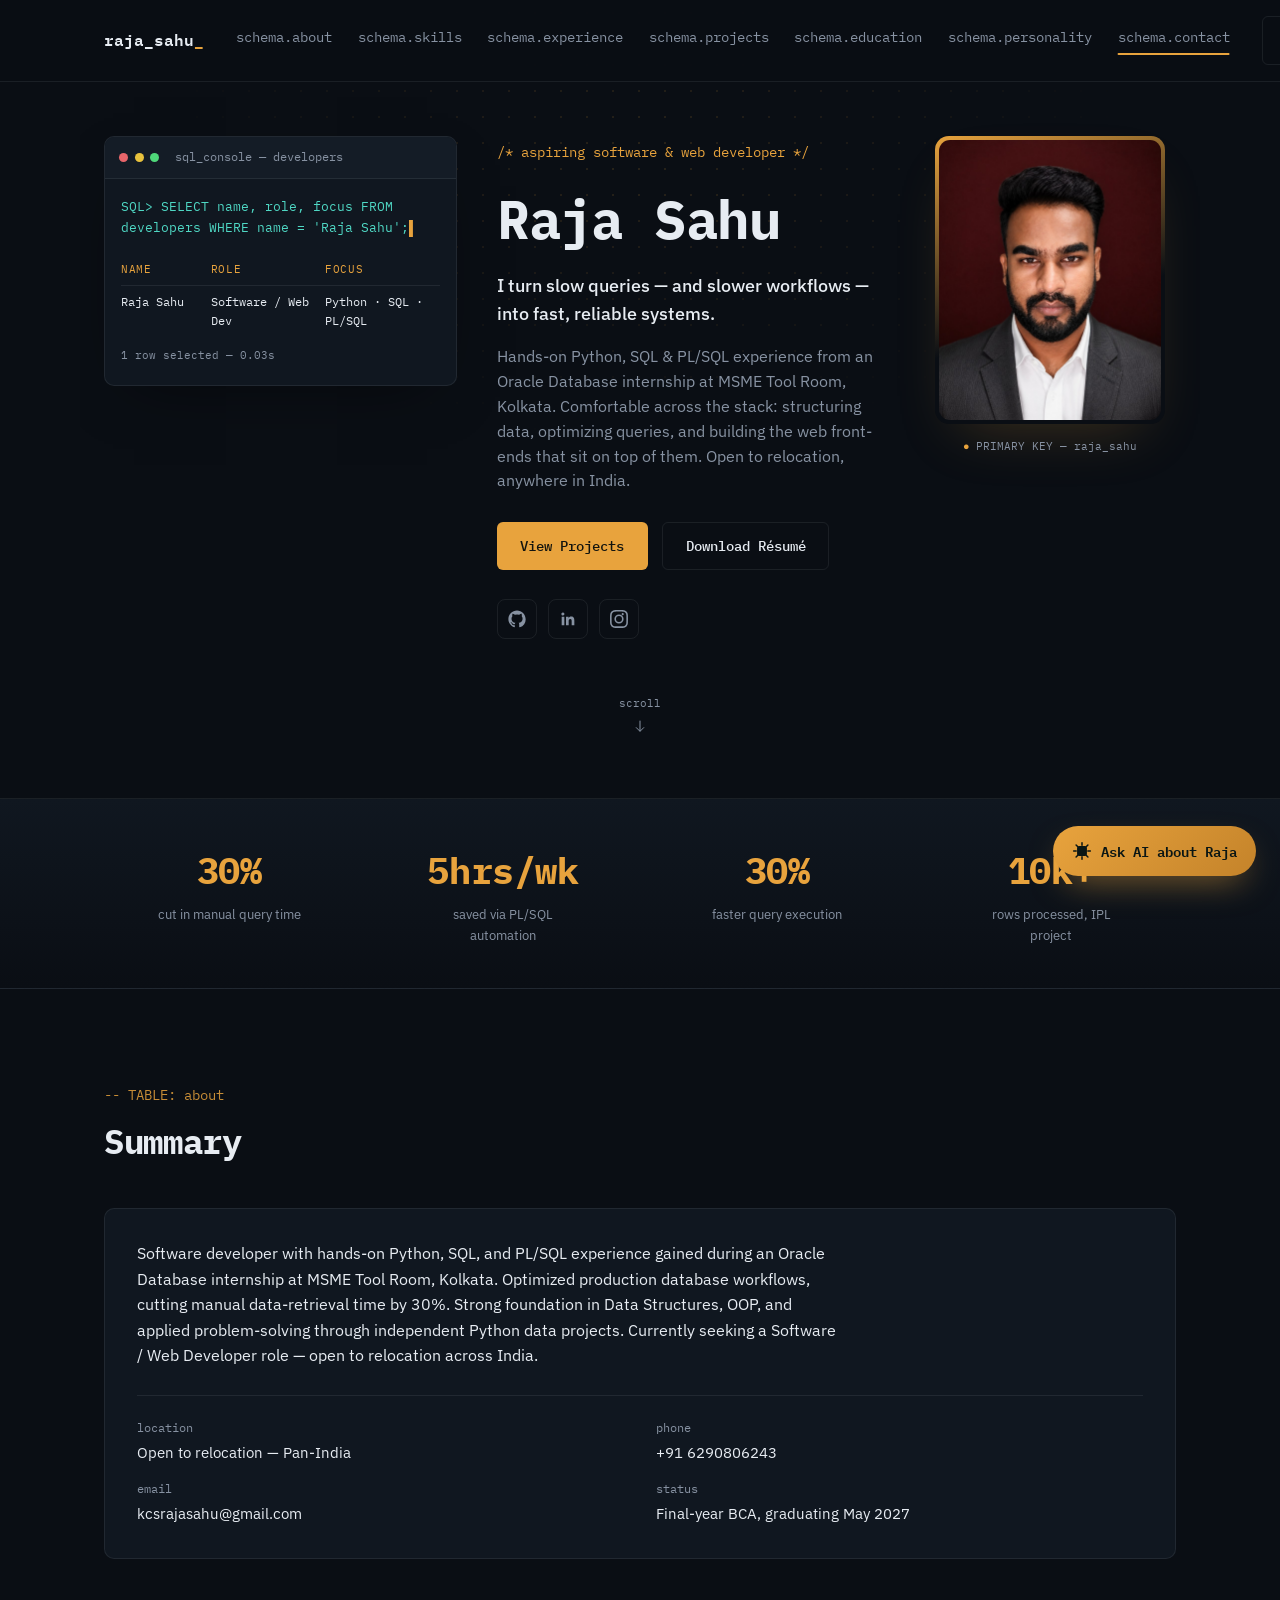
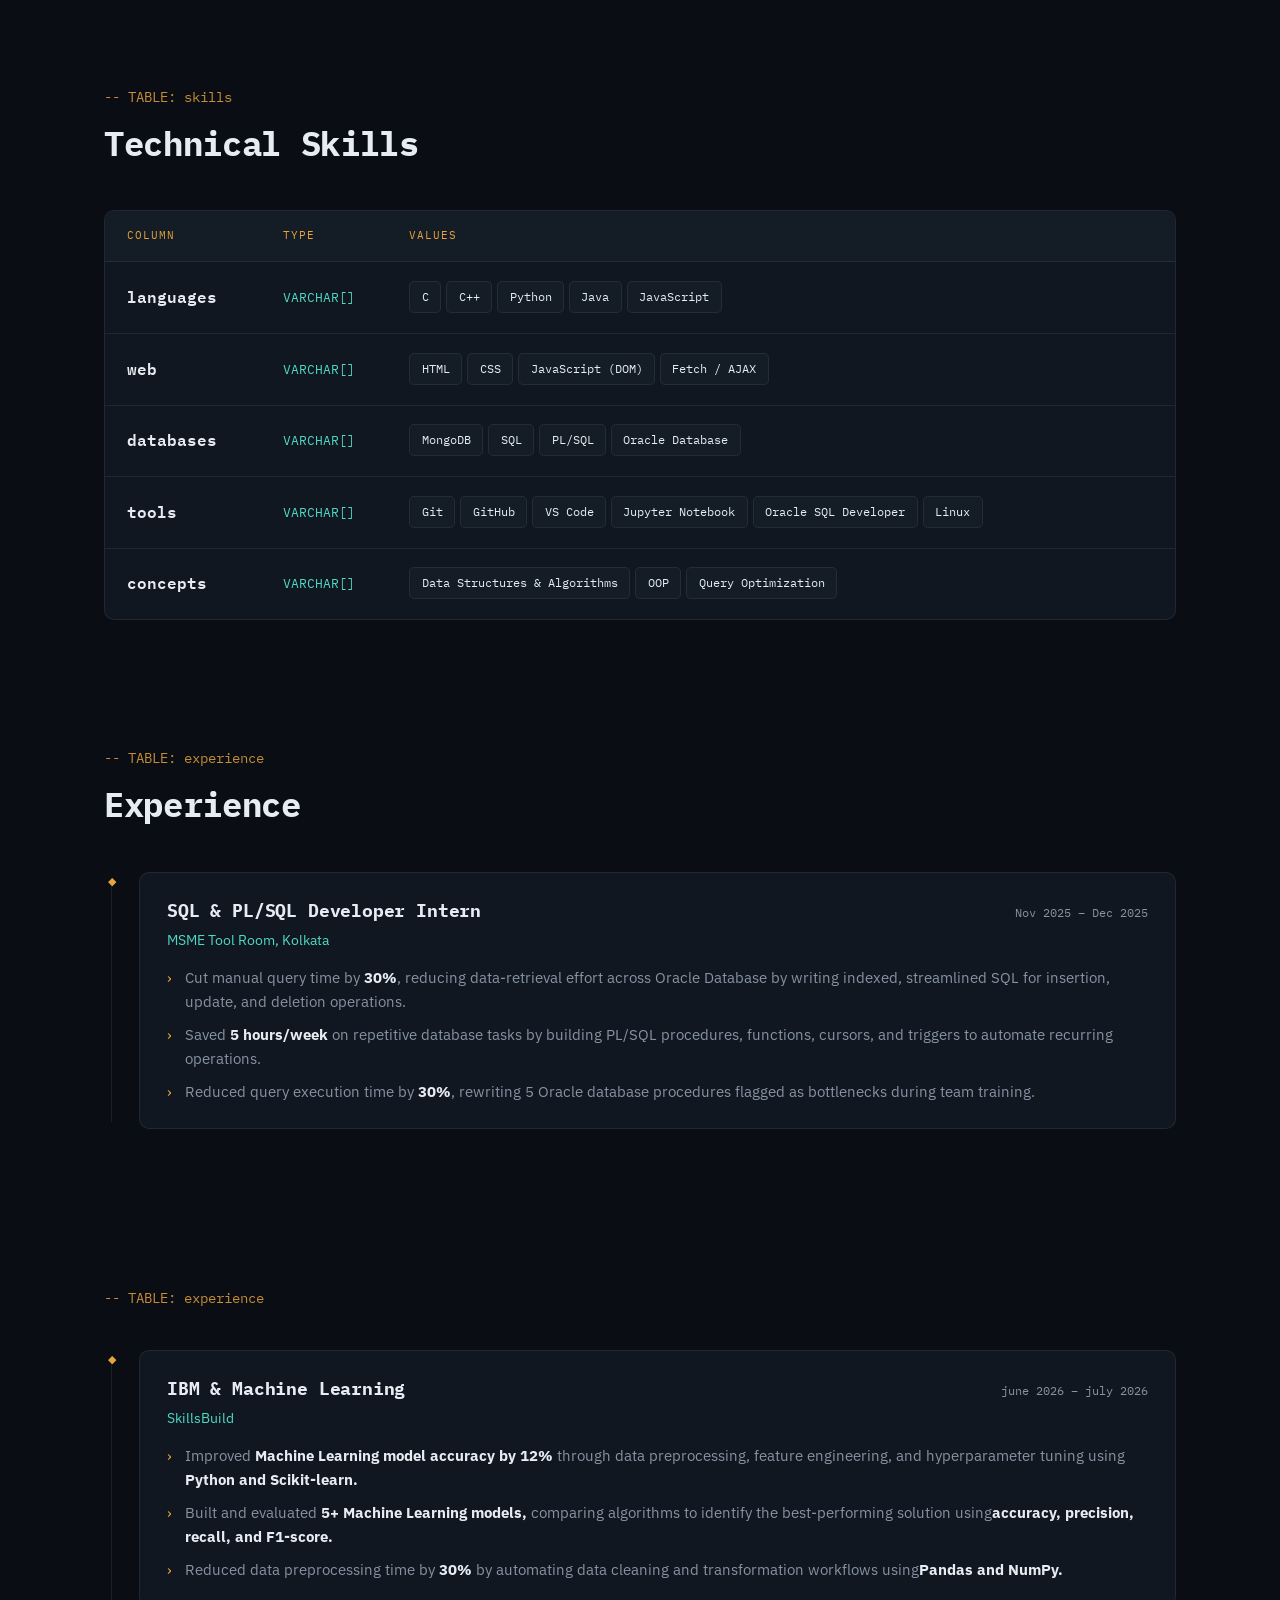
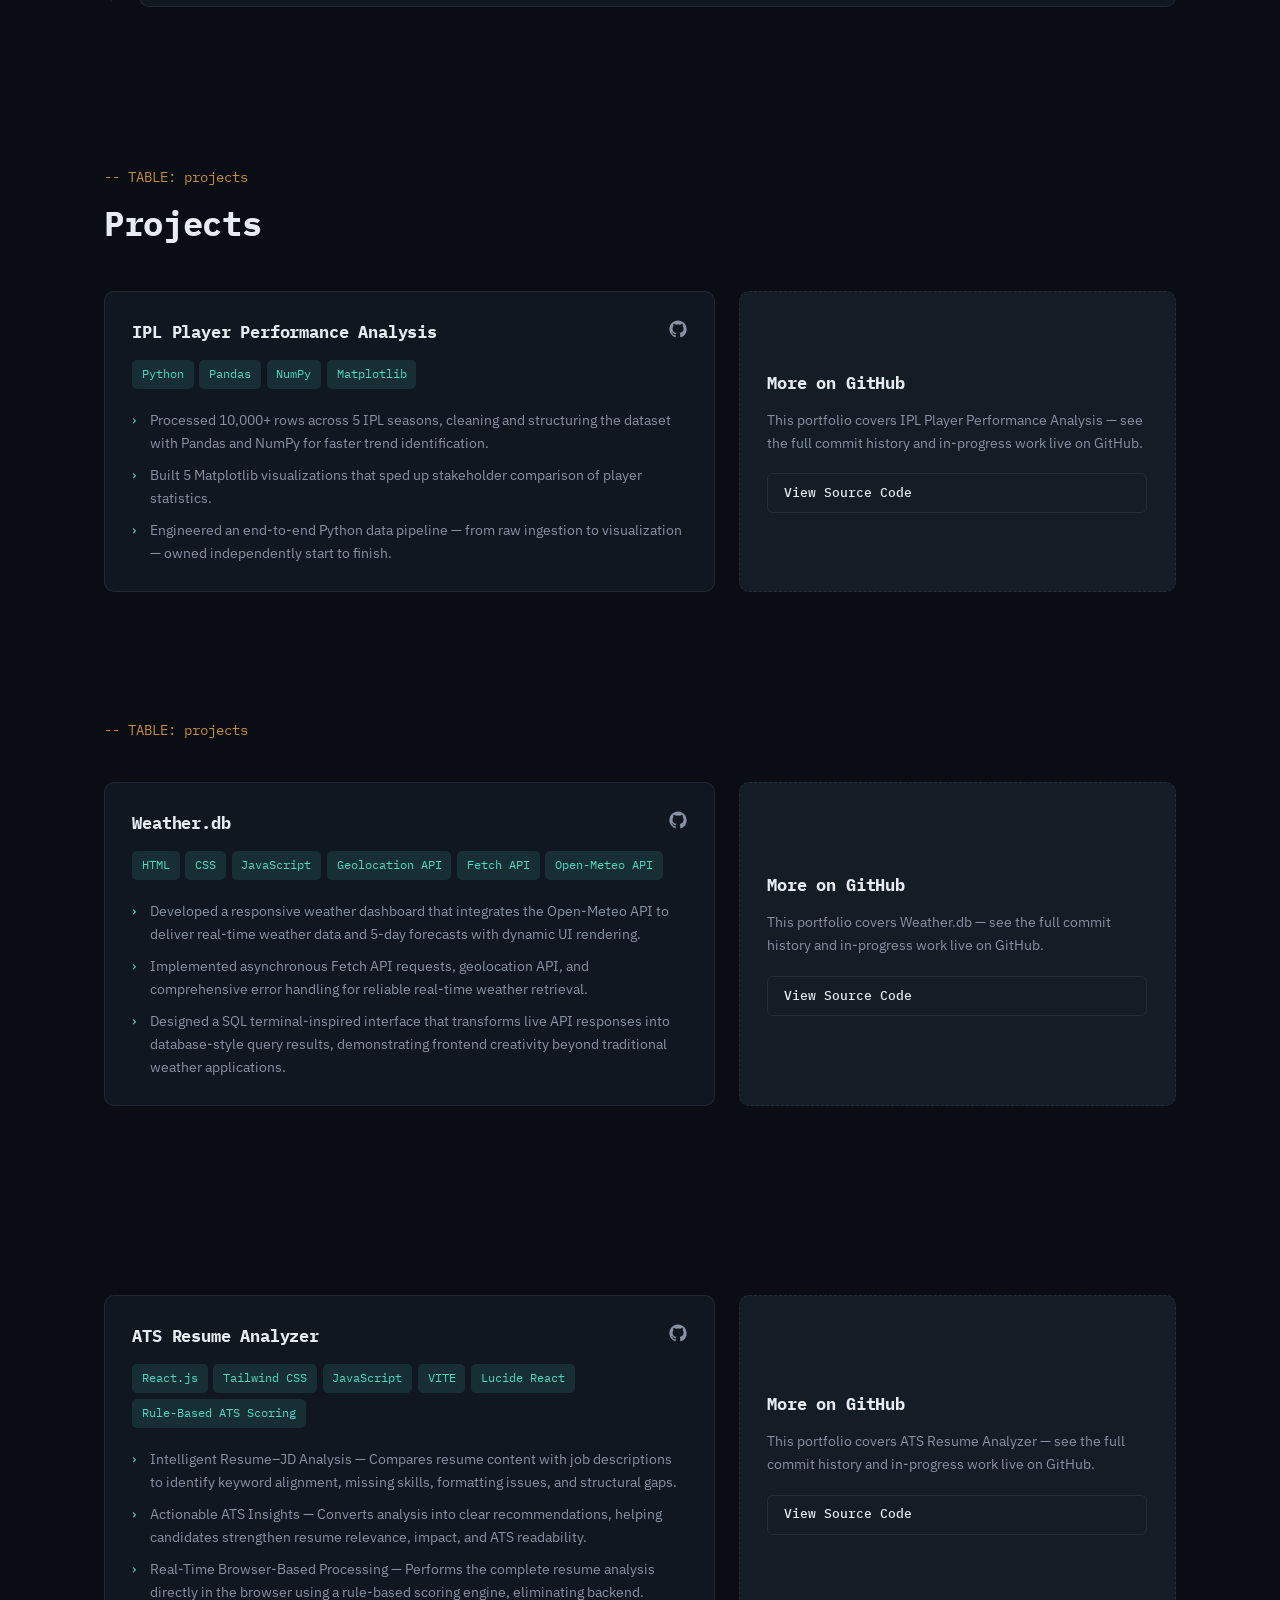
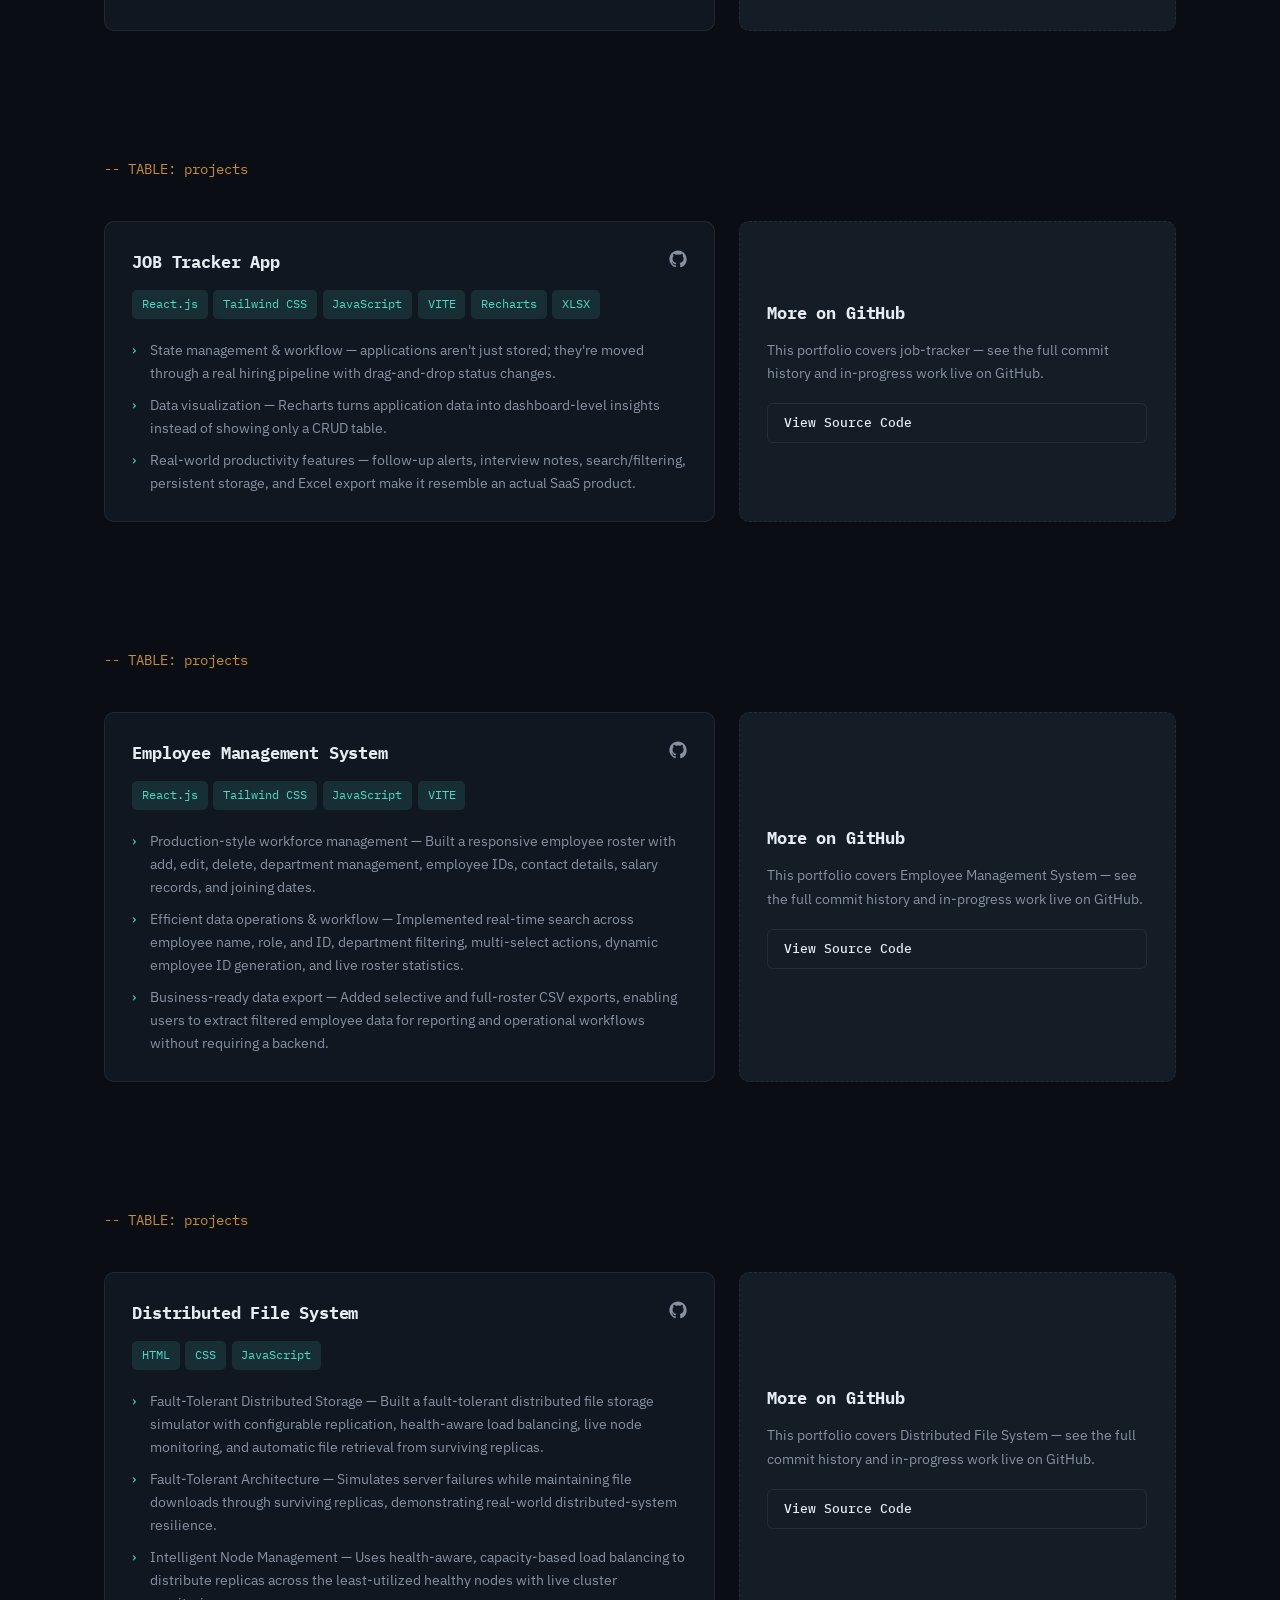
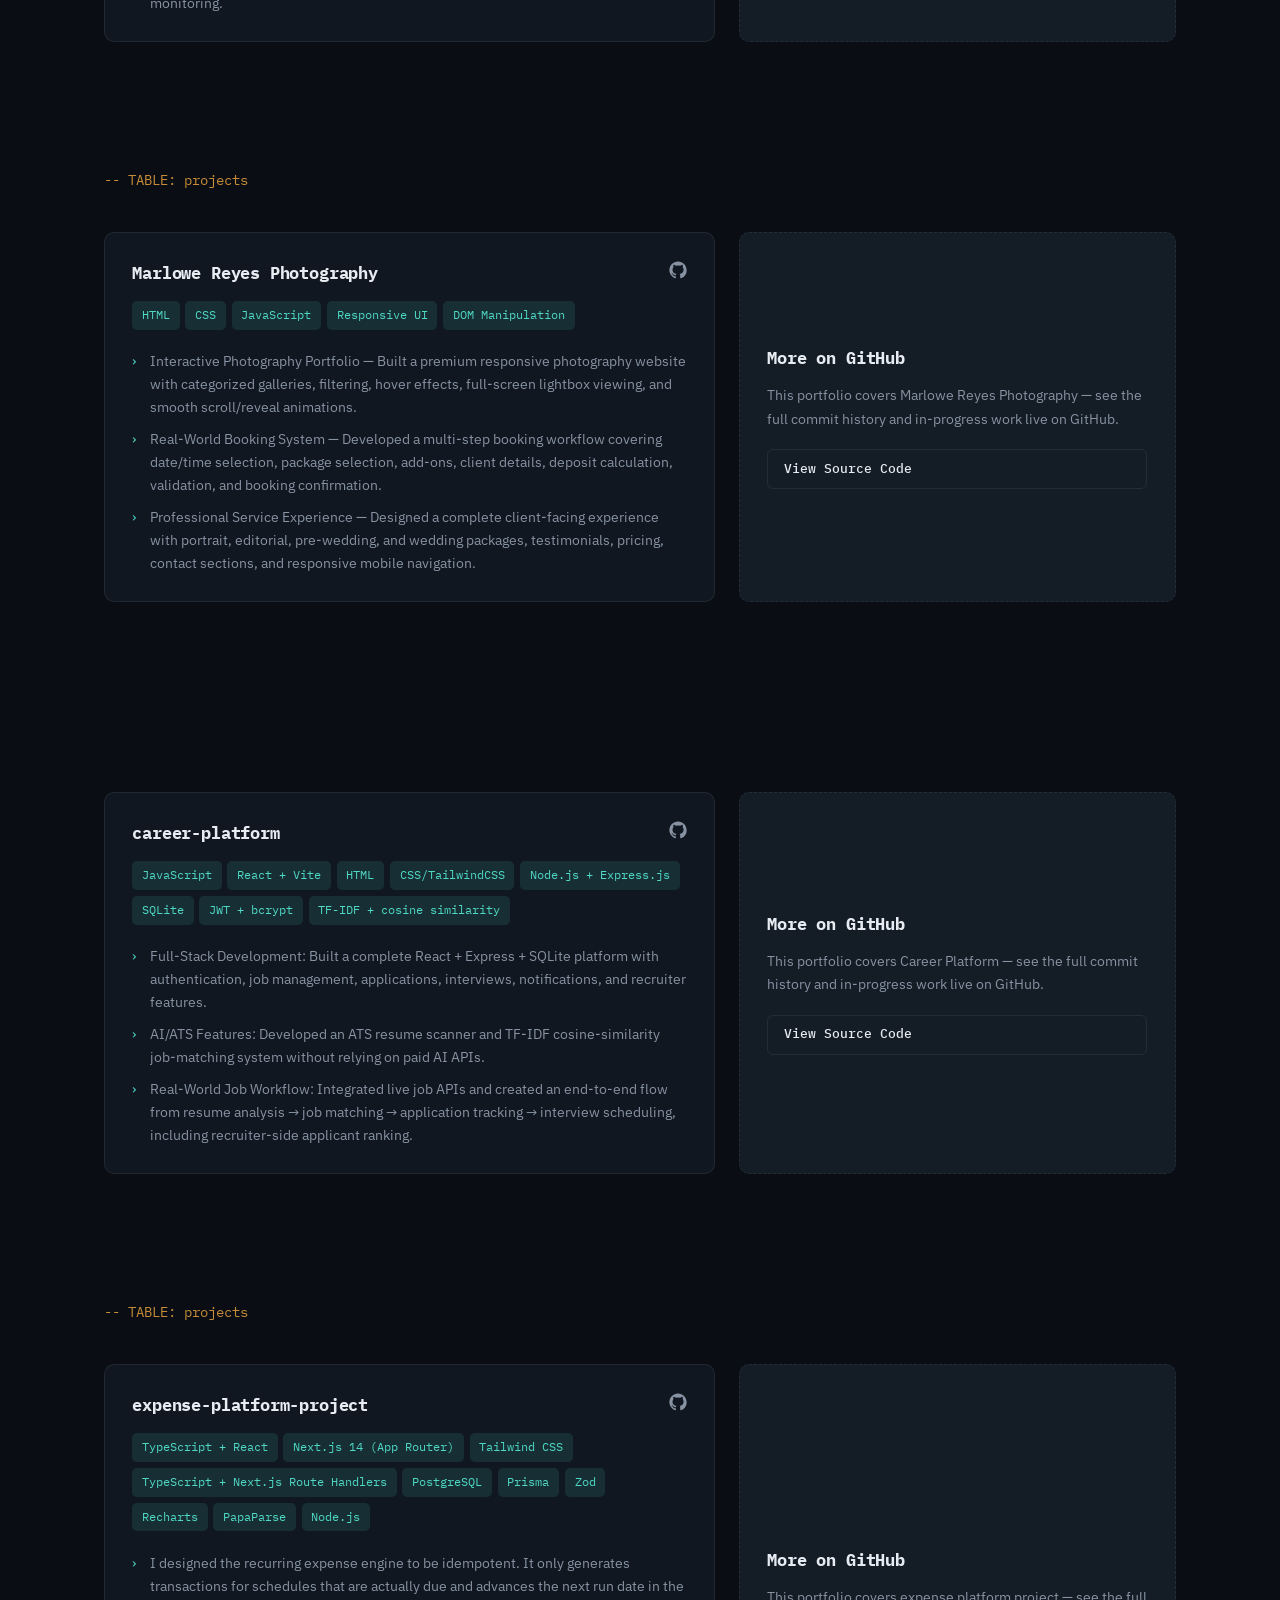
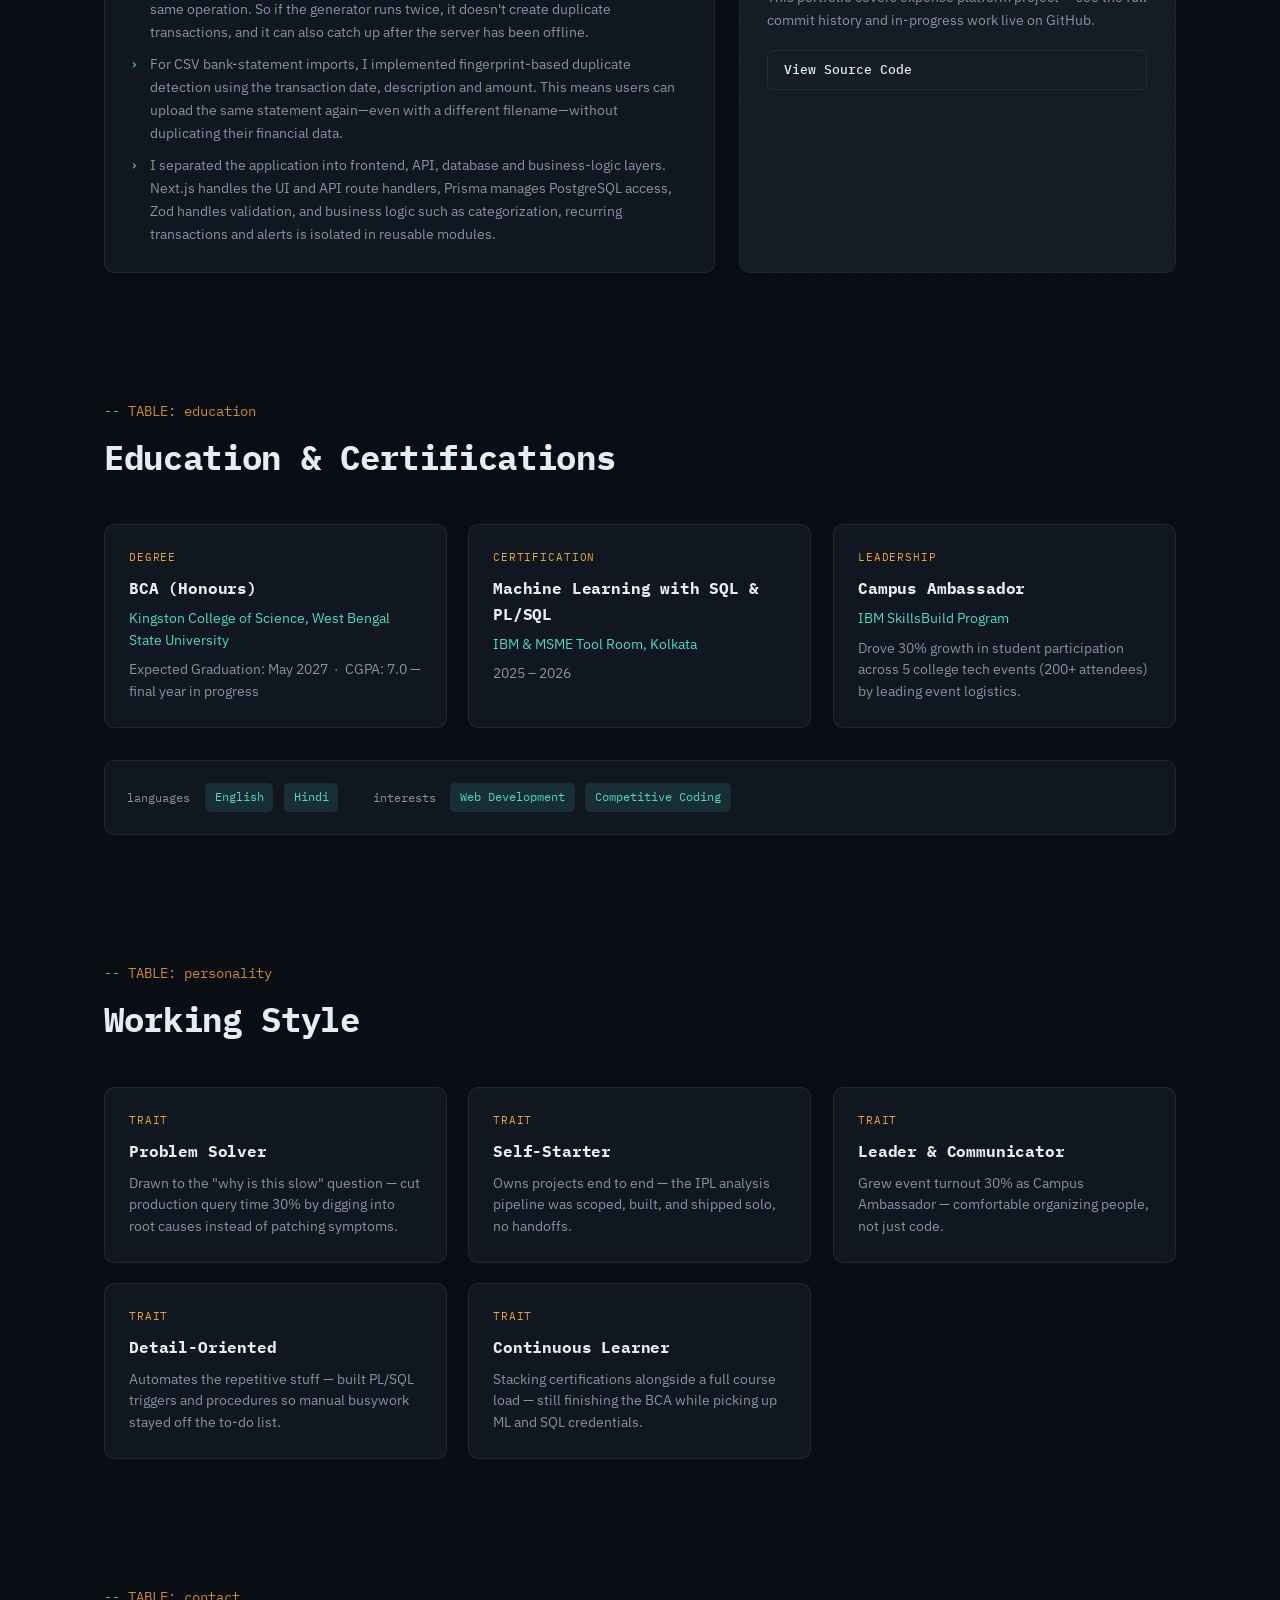
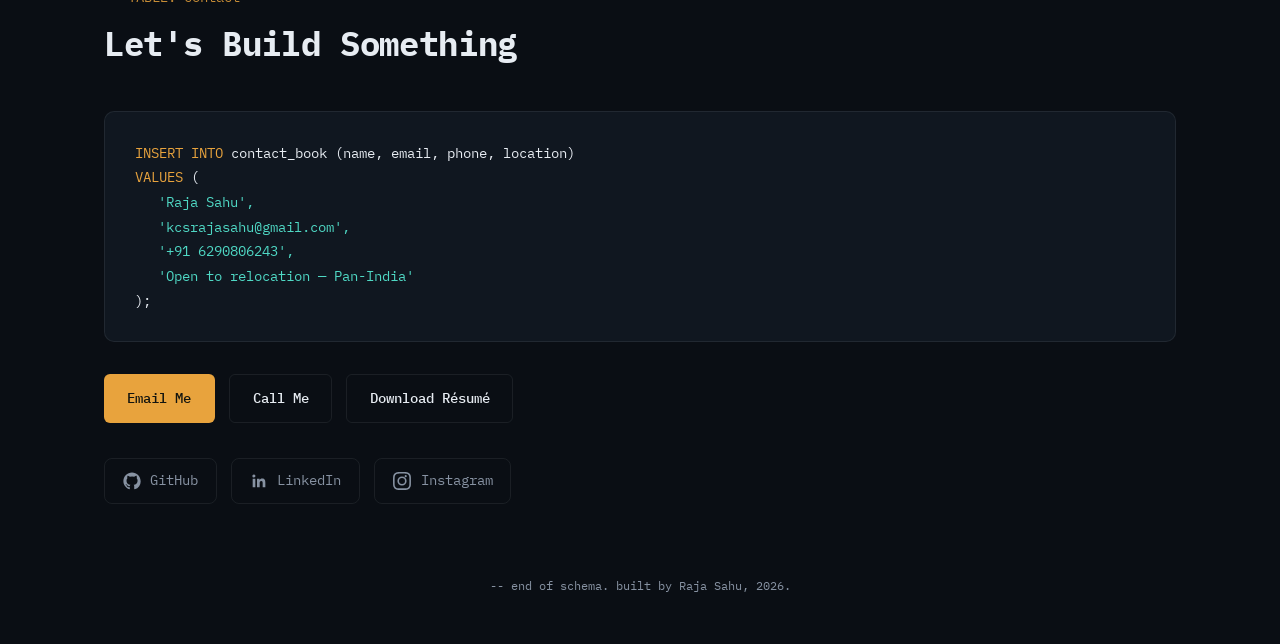
==== commit 2281d56b: "Update index.html" ====
--- a/index.html
+++ b/index.html
@@ -478,6 +478,71 @@
 </section>
 
 
+<section class="section" id="projects">
+  <div class="section-head">
+    <p class="tbl-comment">-- TABLE: projects</p>
+  </div>
+  <div class="project-grid">
+    <article class="project-card">
+      <div class="project-top">
+        <h3>career-platform</h3>
+        <a href="https://rajasahu89.github.io/career-platform/" target="_blank" rel="noopener noreferrer" class="project-link" aria-label="View on GitHub">
+          <svg viewBox="0 0 24 24" width="18" height="18"><use href="#icon-github"></use></svg>
+        </a>
+      </div>
+      <div class="project-stack">
+        <span class="pill pill-sm">JavaScript</span><span class="pill pill-sm">React + Vite</span><span class="pill pill-sm">HTML</span><span class="pill pill-sm">CSS/TailwindCSS</span><span class="pill pill-sm">Node.js + Express.js</span><span class="pill pill-sm">SQLite</span><span class="pill pill-sm">JWT + bcrypt</span><span class="pill pill-sm">TF-IDF + cosine similarity</span>
+      </div>
+      <ul>
+        <li>Full-Stack Development: Built a complete React + Express + SQLite platform with authentication, job management, applications, interviews, notifications, and recruiter features.</li>
+        <li>AI/ATS Features: Developed an ATS resume scanner and TF-IDF cosine-similarity job-matching system without relying on paid AI APIs.</li>
+        <li>Real-World Job Workflow: Integrated live job APIs and created an end-to-end flow from resume analysis → job matching → application tracking → interview scheduling, including recruiter-side applicant ranking.</li>
+      </ul>
+    </article>
+
+    <article class="project-card project-card-ghost">
+      <div class="project-top">
+        <h3>More on GitHub</h3>
+      </div>
+      <p class="ghost-copy">This portfolio covers Career Platform — see the full commit history and in-progress work live on GitHub.</p>
+      <a href="https://github.com/RajaSahu89/career-platform" target="_blank" rel="noopener noreferrer" class="btn btn-ghost btn-sm">View Source Code </a>
+    </article>
+  </div>
+</section>
+
+
+<section class="section" id="projects">
+  <div class="section-head">
+    <p class="tbl-comment">-- TABLE: projects</p>
+  </div>
+  <div class="project-grid">
+    <article class="project-card">
+      <div class="project-top">
+        <h3>expense-platform-project</h3>
+        <a href="https://expense-platform-project-azan-fggbpwwnt-rajasahu89.vercel.app/" target="_blank" rel="noopener noreferrer" class="project-link" aria-label="View on GitHub">
+          <svg viewBox="0 0 24 24" width="18" height="18"><use href="#icon-github"></use></svg>
+        </a>
+      </div>
+      <div class="project-stack">
+        <span class="pill pill-sm">TypeScript + React</span><span class="pill pill-sm">Next.js 14 (App Router)</span><span class="pill pill-sm">Tailwind CSS</span><span class="pill pill-sm">TypeScript + Next.js Route Handlers</span><span class="pill pill-sm">PostgreSQL</span><span class="pill pill-sm">Prisma</span><span class="pill pill-sm">Zod</span><span class="pill pill-sm">Recharts</span><span class="pill pill-sm">PapaParse</span><span class="pill pill-sm">Node.js</span>
+      </div>
+      <ul>
+        <li>I designed the recurring expense engine to be idempotent. It only generates transactions for schedules that are actually due and advances the next run date in the same operation. So if the generator runs twice, it doesn't create duplicate transactions, and it can also catch up after the server has been offline.</li>
+        <li>For CSV bank-statement imports, I implemented fingerprint-based duplicate detection using the transaction date, description and amount. This means users can upload the same statement again—even with a different filename—without duplicating their financial data.</li>
+        <li>I separated the application into frontend, API, database and business-logic layers. Next.js handles the UI and API route handlers, Prisma manages PostgreSQL access, Zod handles validation, and business logic such as categorization, recurring transactions and alerts is isolated in reusable modules.</li>
+      </ul>
+    </article>
+
+    <article class="project-card project-card-ghost">
+      <div class="project-top">
+        <h3>More on GitHub</h3>
+      </div>
+      <p class="ghost-copy">This portfolio covers expense platform project — see the full commit history and in-progress work live on GitHub.</p>
+      <a href="https://github.com/RajaSahu89/expense-platform-project" target="_blank" rel="noopener noreferrer" class="btn btn-ghost btn-sm">View Source Code </a>
+    </article>
+  </div>
+</section>
+
 <section class="section" id="education">
   <div class="section-head">
     <p class="tbl-comment">-- TABLE: education</p>
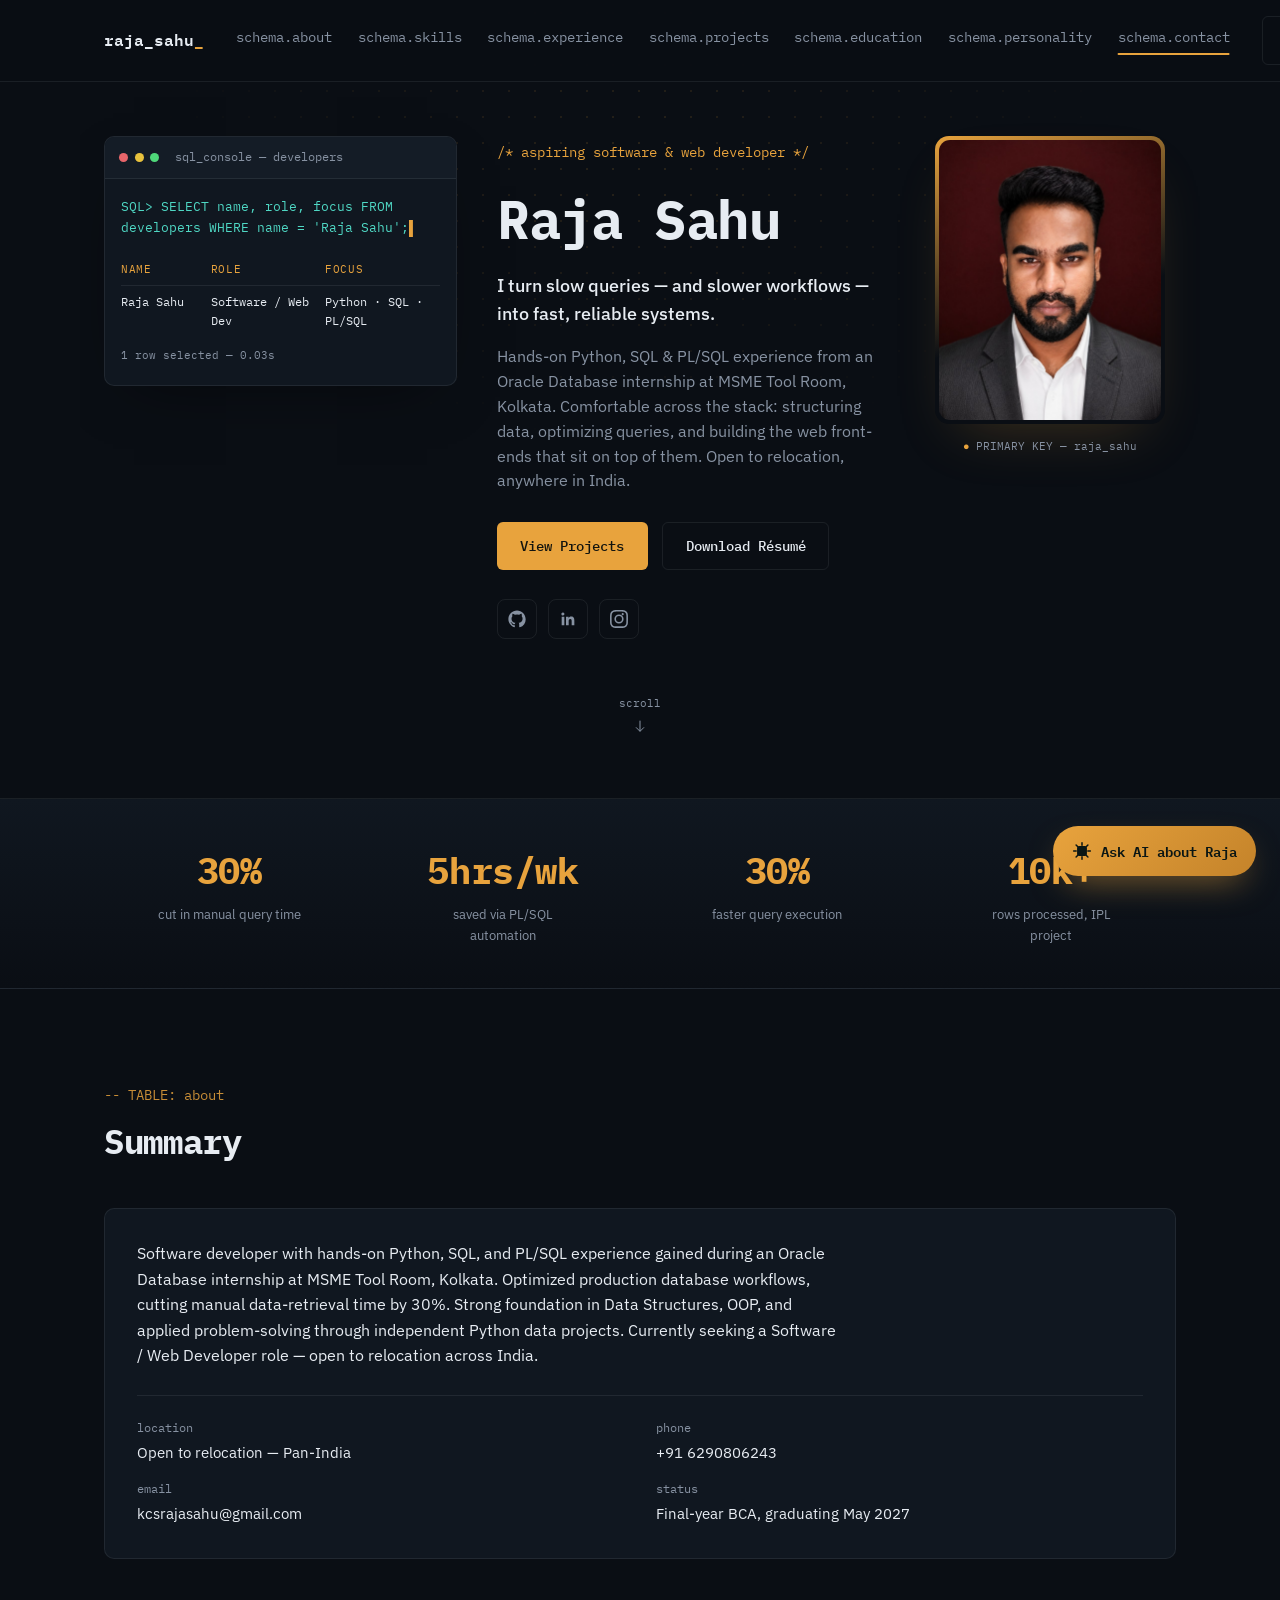
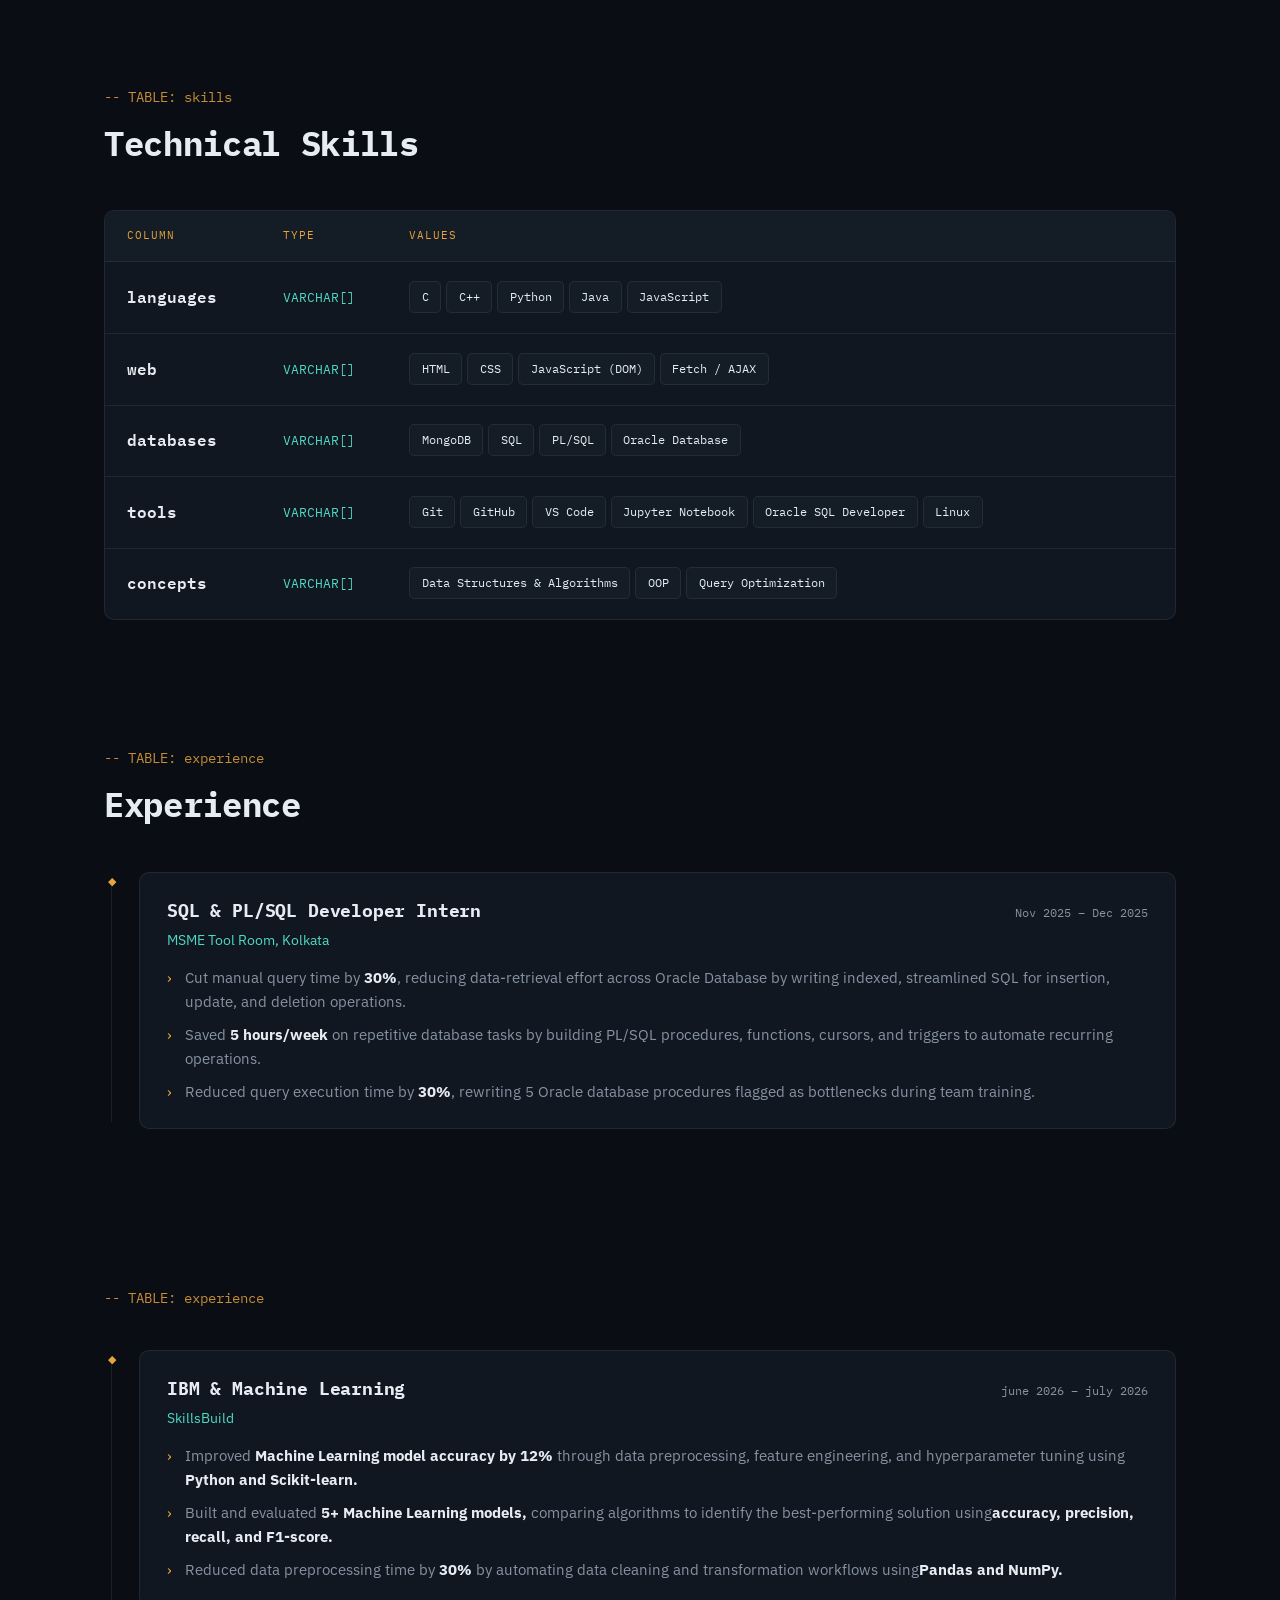
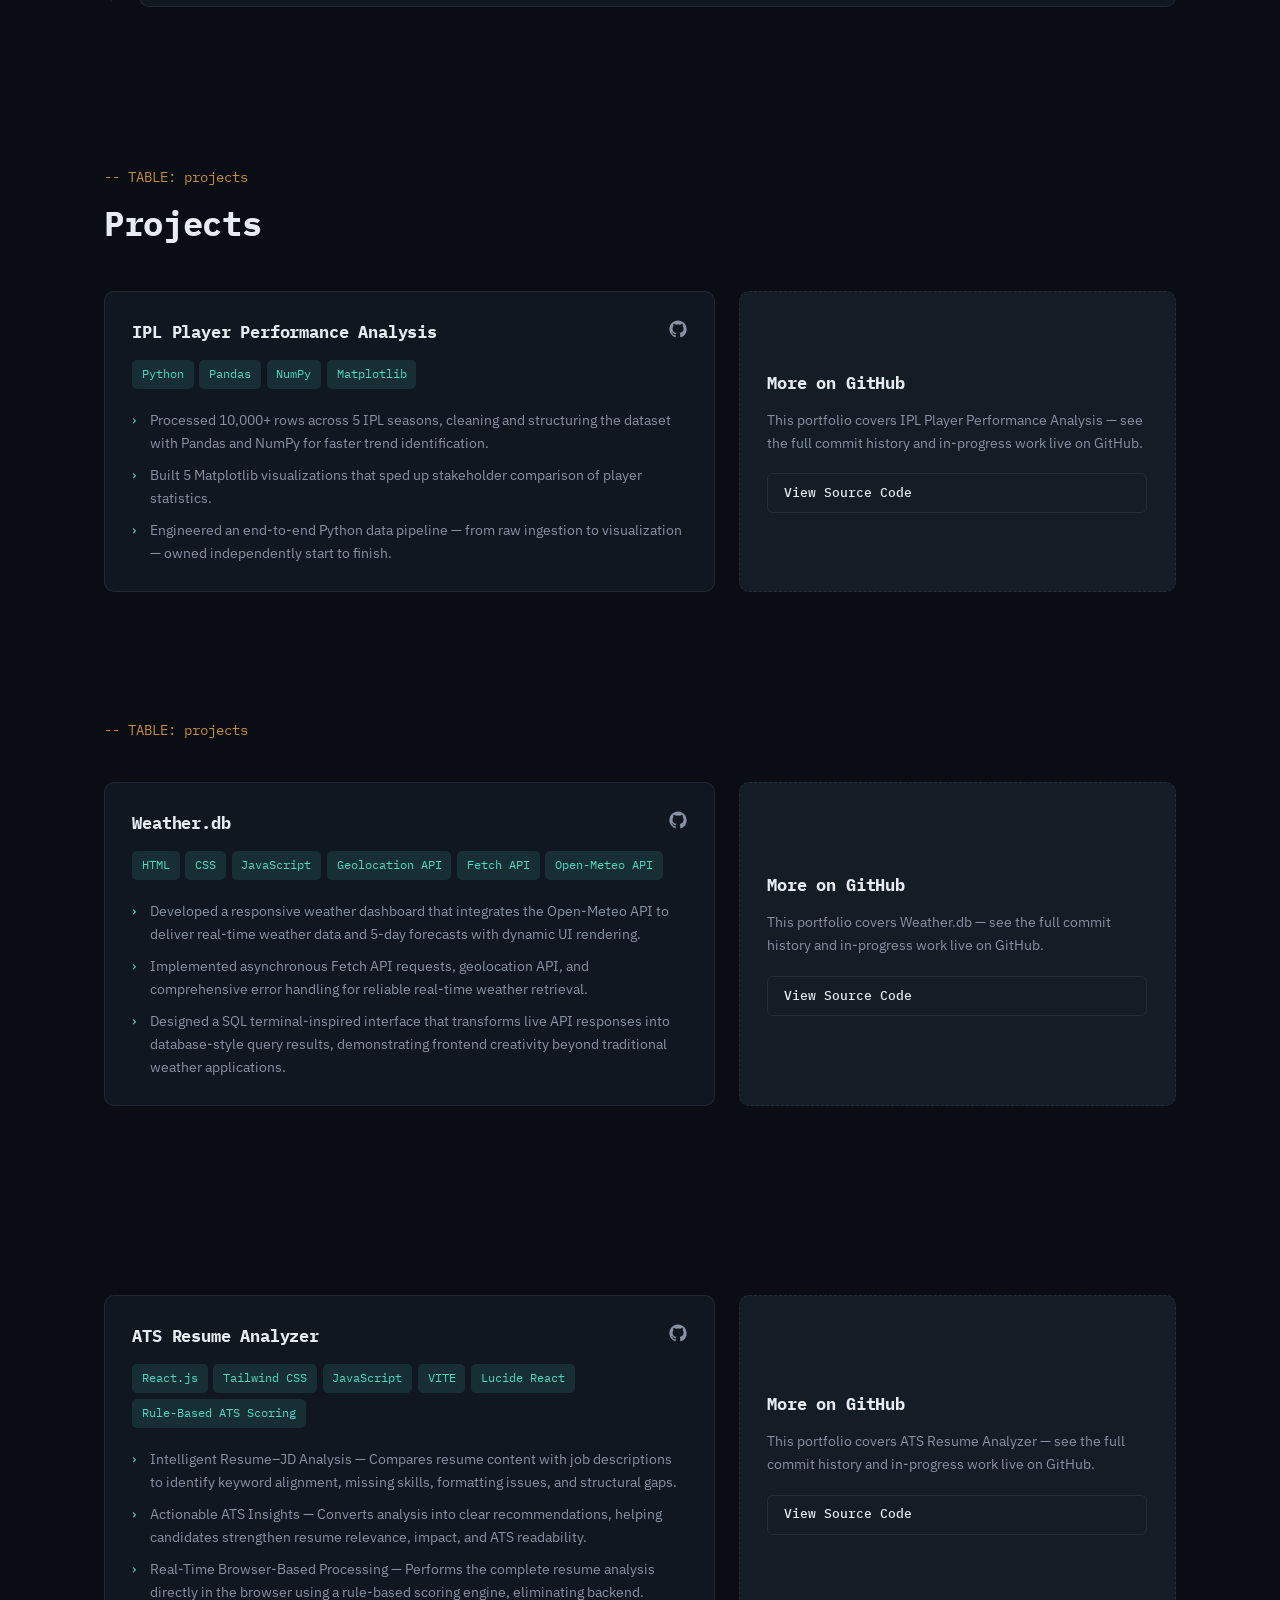
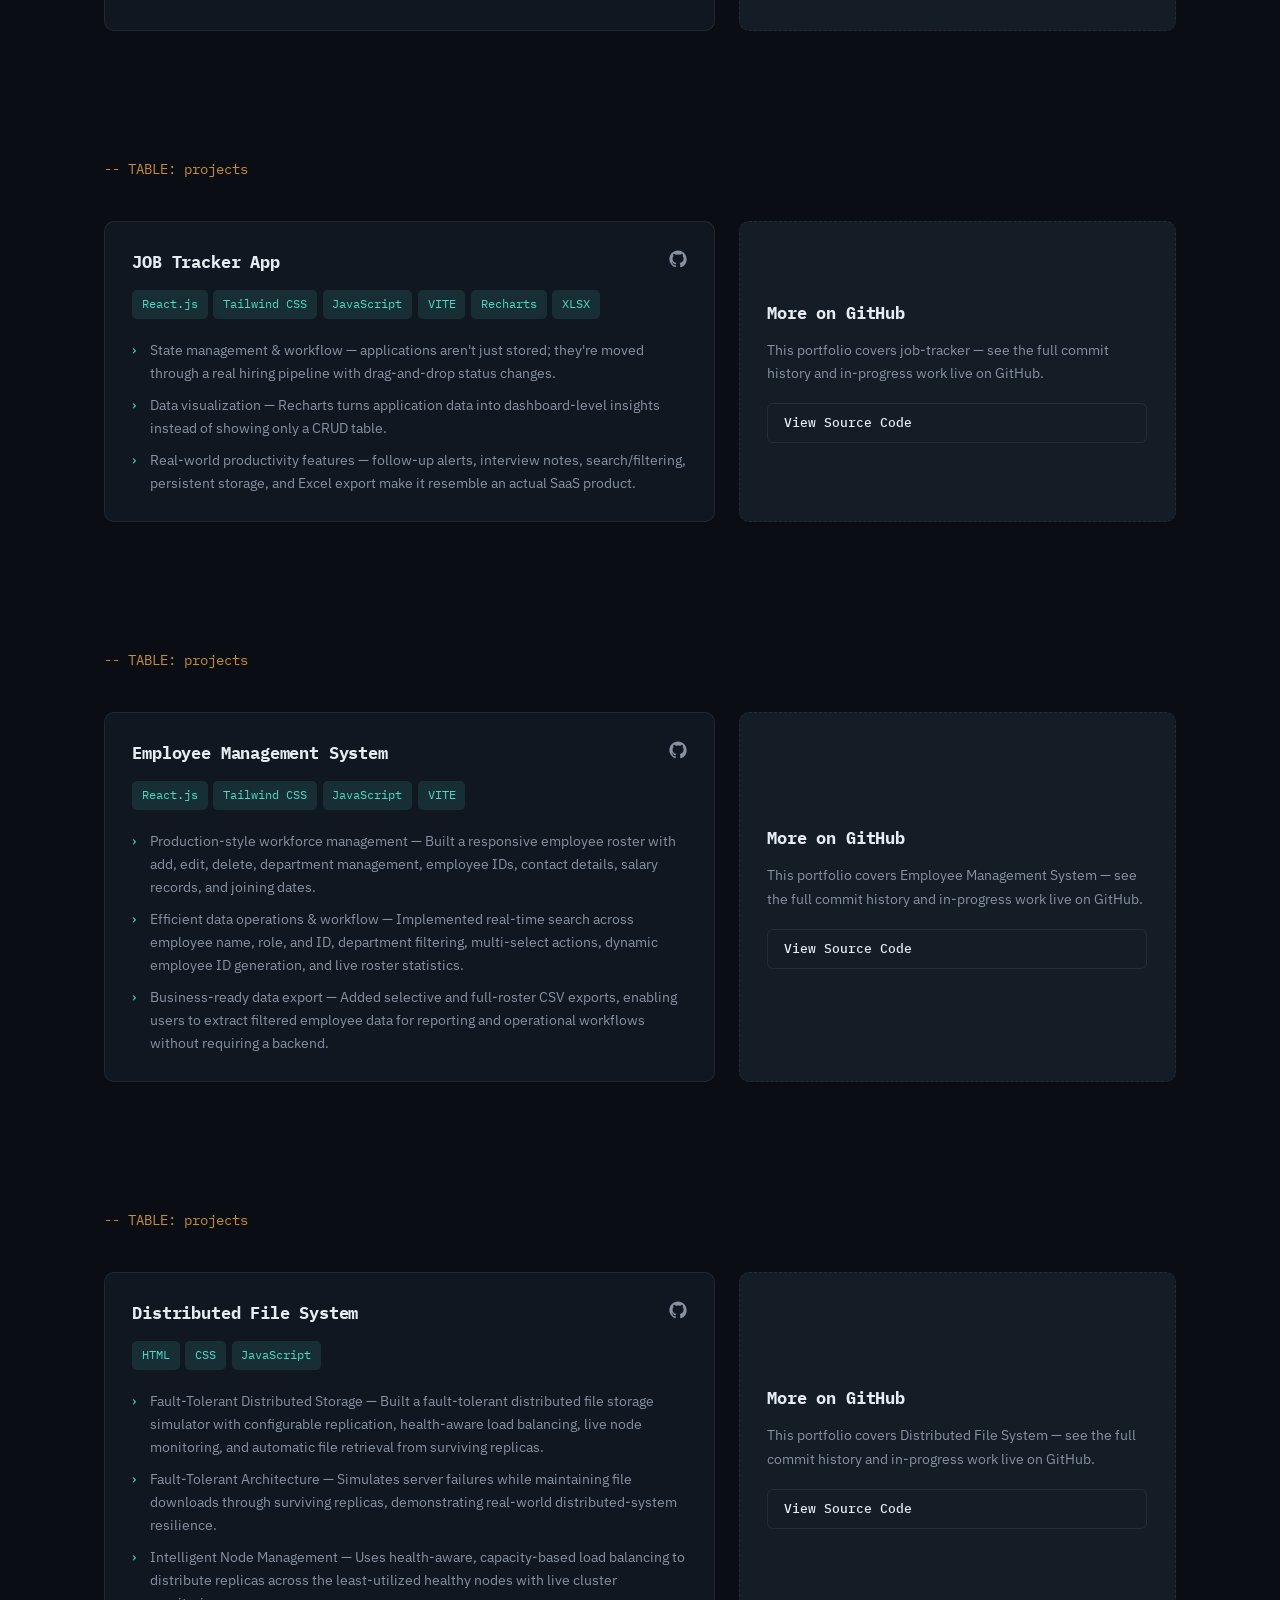
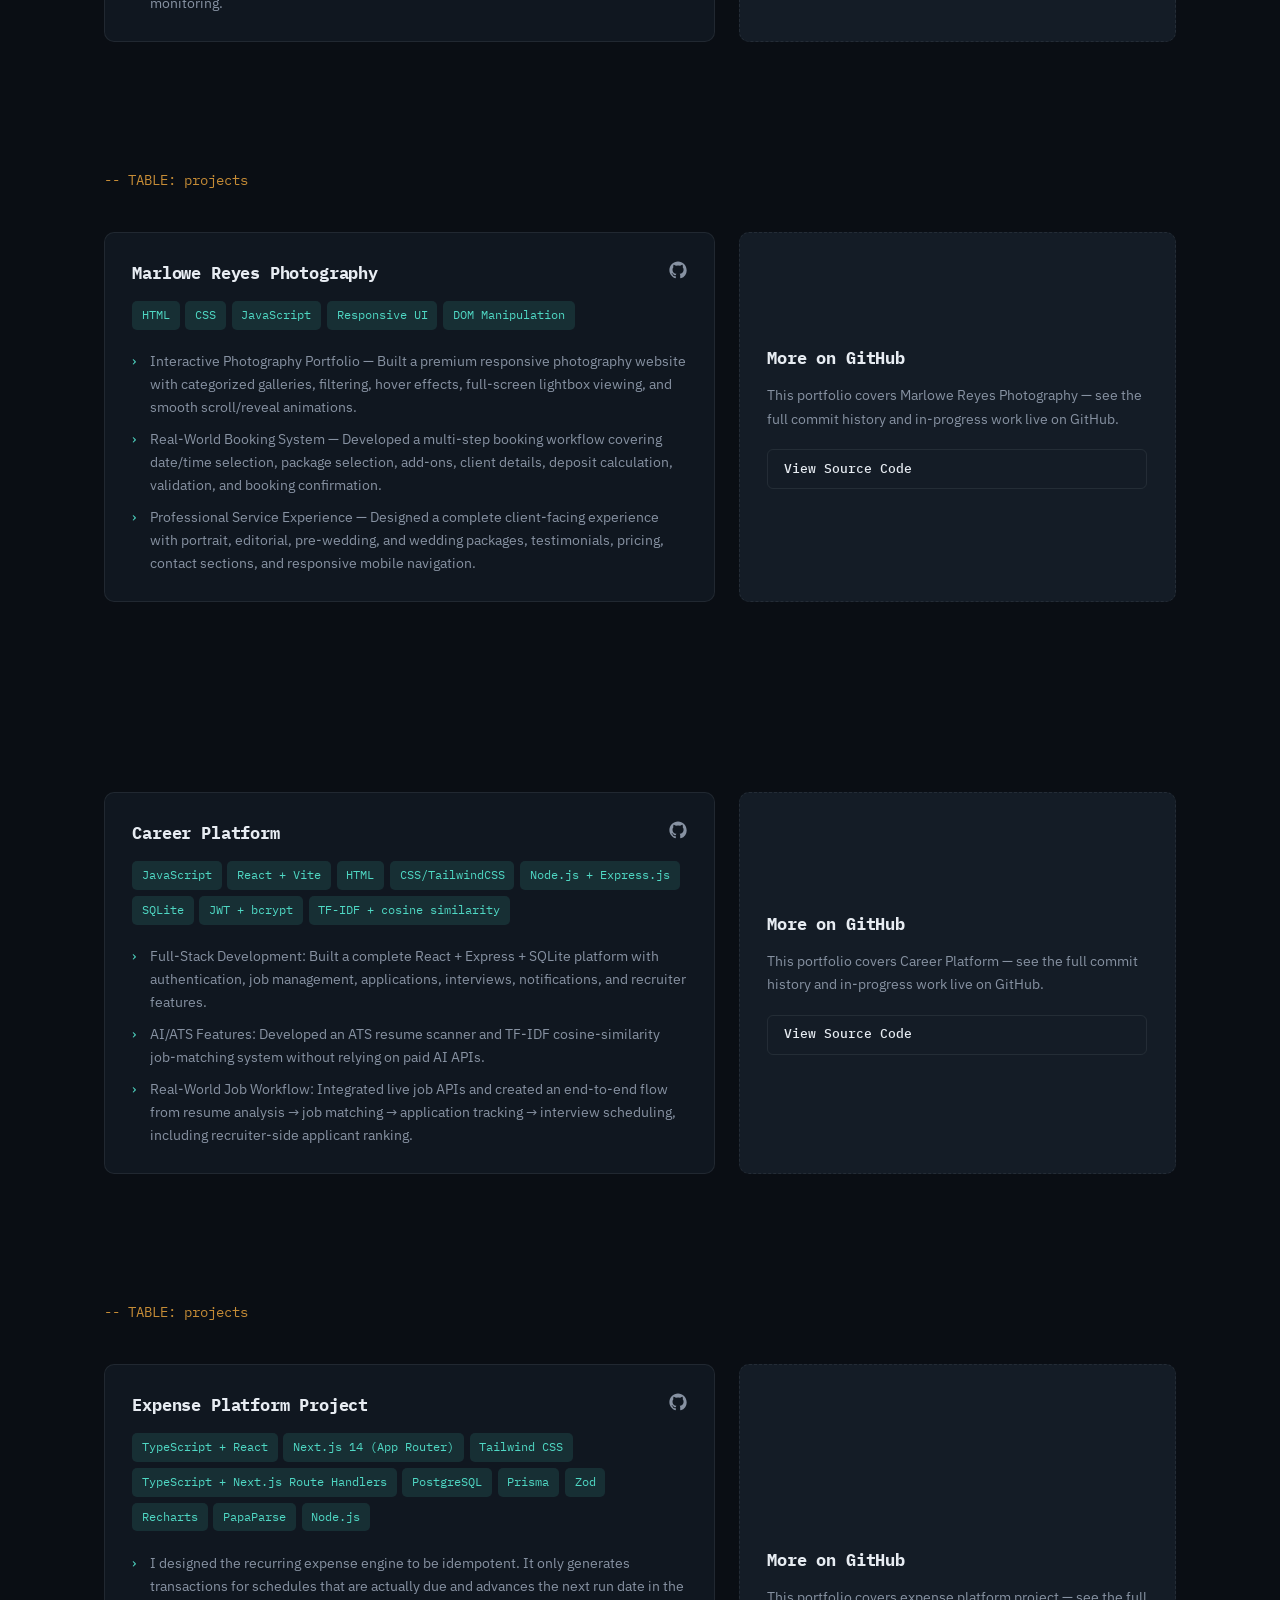
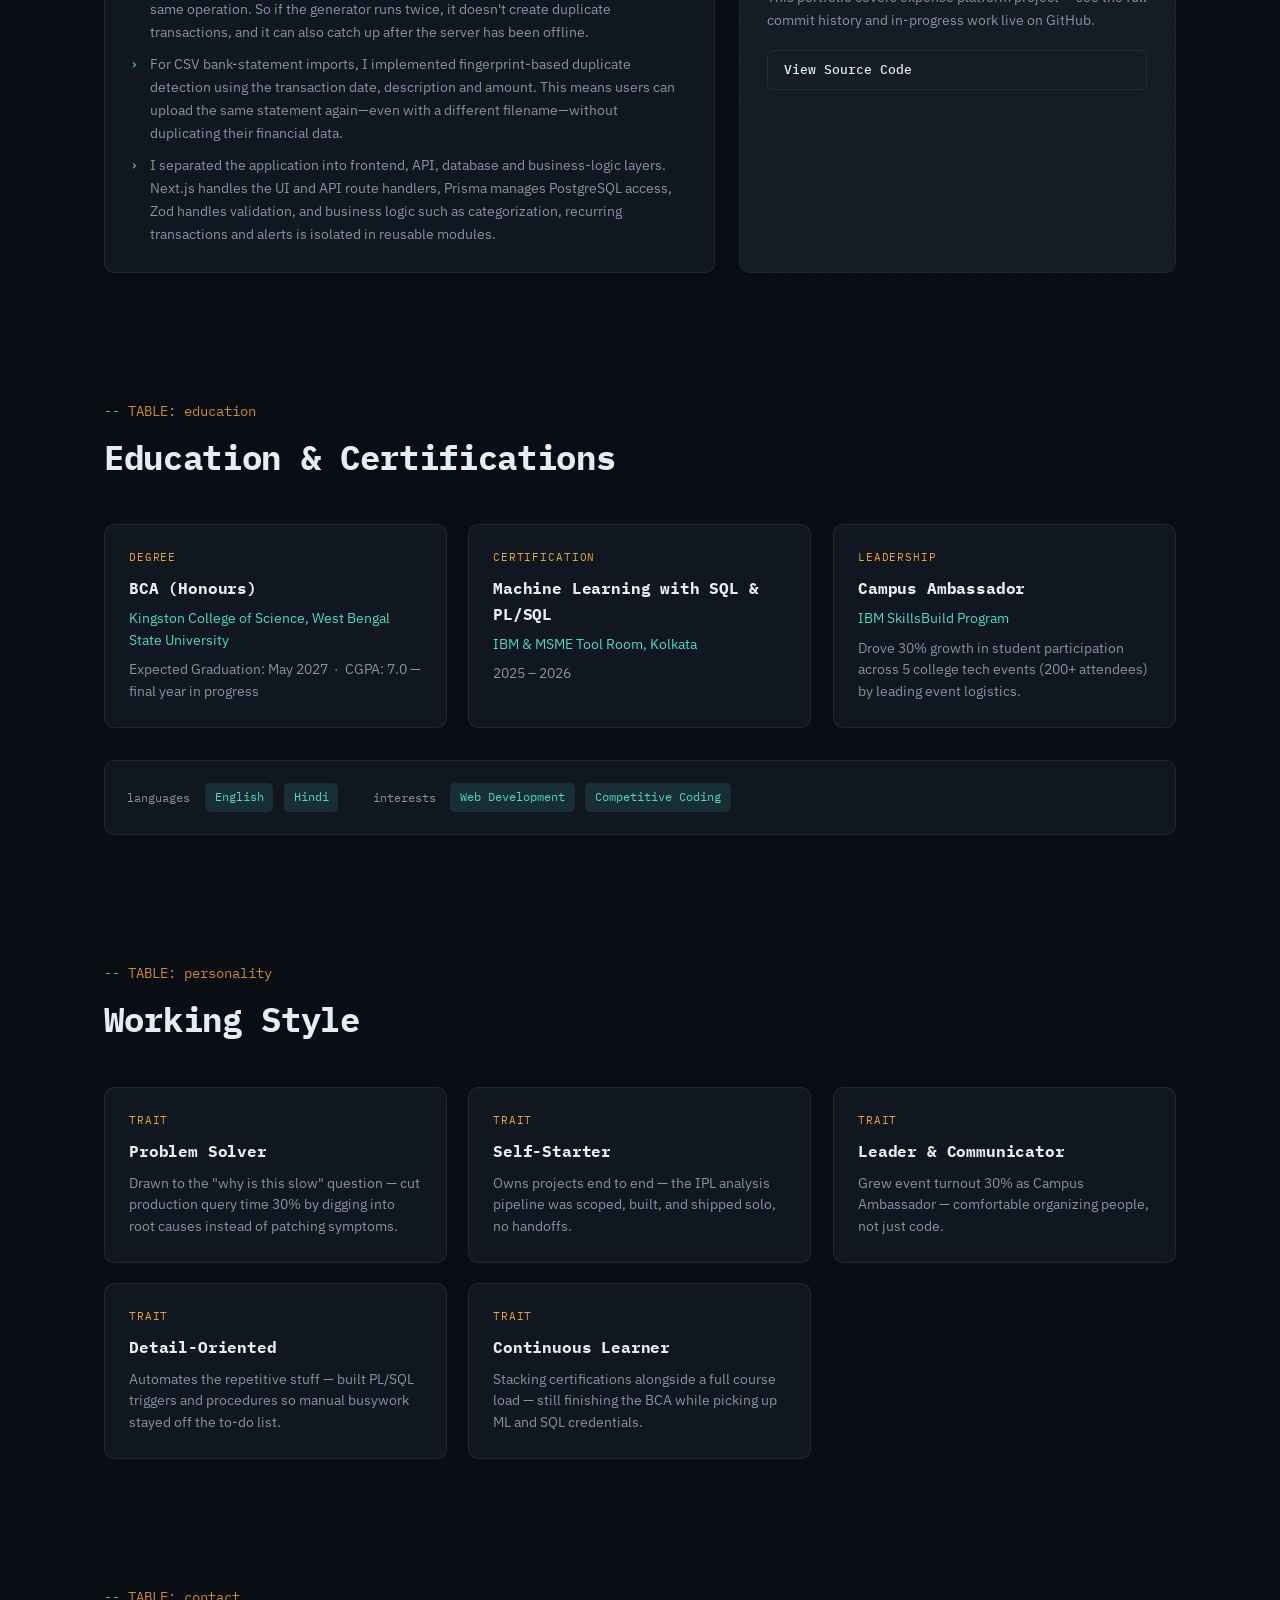
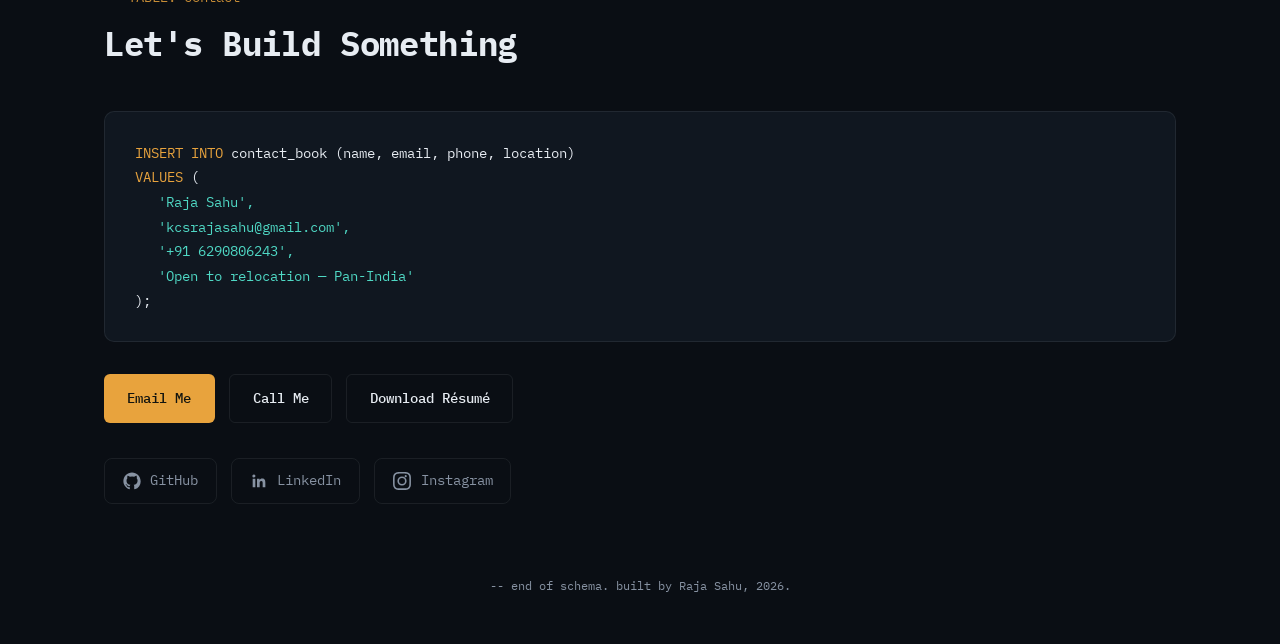
==== commit 1684aa59: "Update index.html" ====
--- a/index.html
+++ b/index.html
@@ -485,7 +485,7 @@
   <div class="project-grid">
     <article class="project-card">
       <div class="project-top">
-        <h3>career-platform</h3>
+        <h3>Career Platform</h3>
         <a href="https://rajasahu89.github.io/career-platform/" target="_blank" rel="noopener noreferrer" class="project-link" aria-label="View on GitHub">
           <svg viewBox="0 0 24 24" width="18" height="18"><use href="#icon-github"></use></svg>
         </a>
@@ -518,7 +518,7 @@
   <div class="project-grid">
     <article class="project-card">
       <div class="project-top">
-        <h3>expense-platform-project</h3>
+        <h3>Expense Platform Project</h3>
         <a href="https://expense-platform-project-azan-fggbpwwnt-rajasahu89.vercel.app/" target="_blank" rel="noopener noreferrer" class="project-link" aria-label="View on GitHub">
           <svg viewBox="0 0 24 24" width="18" height="18"><use href="#icon-github"></use></svg>
         </a>
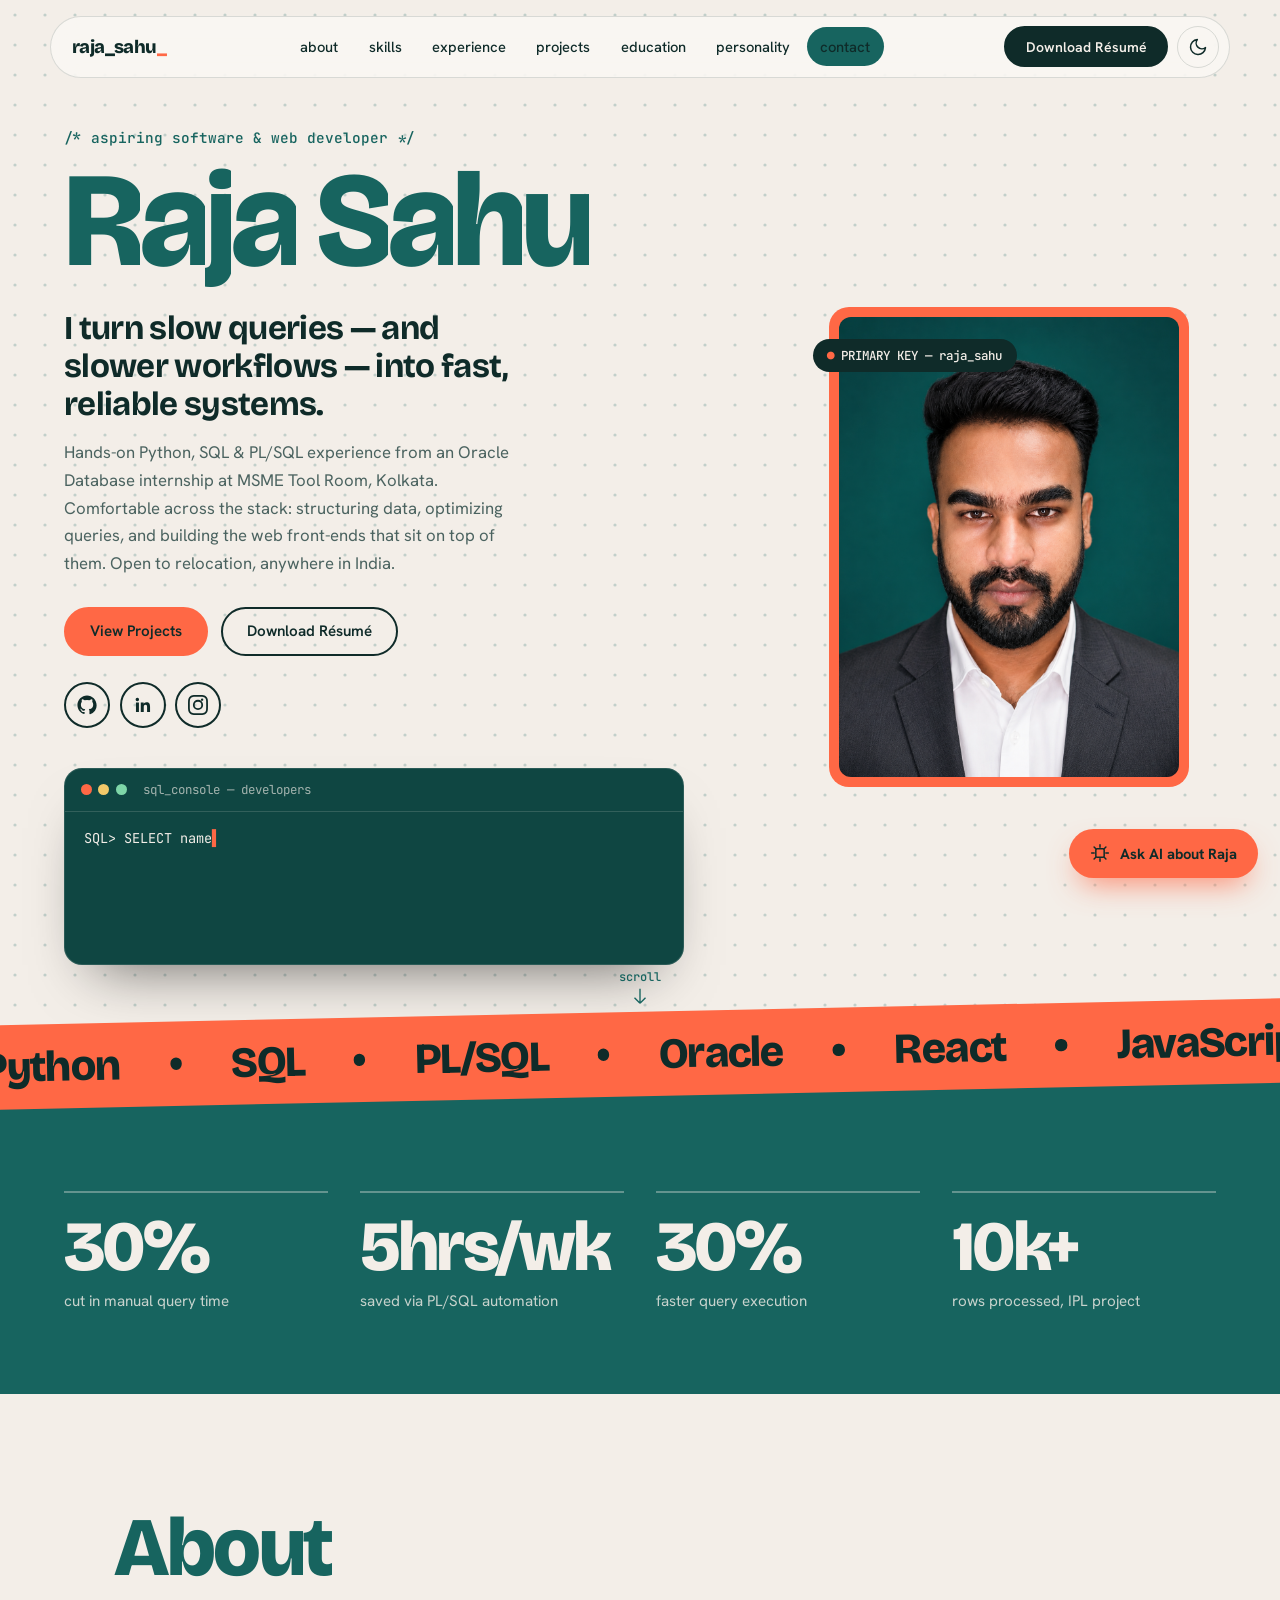
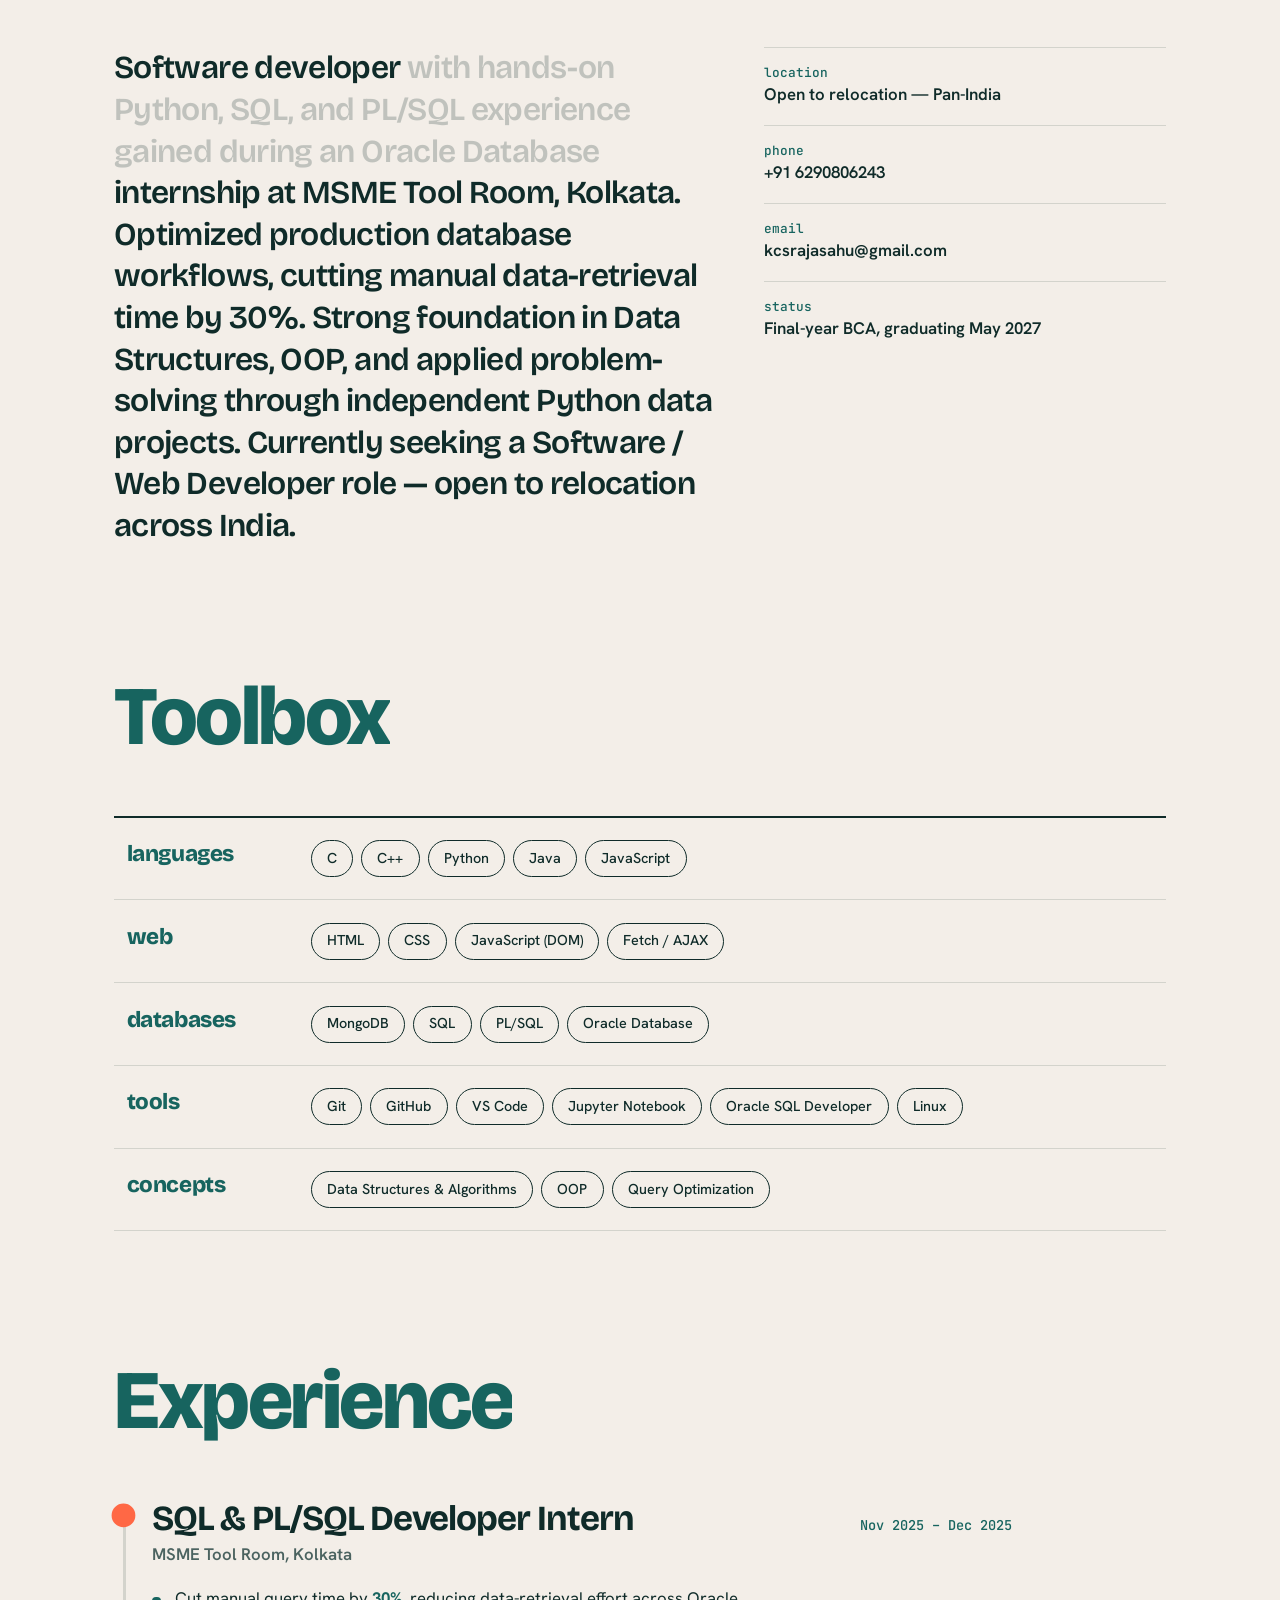
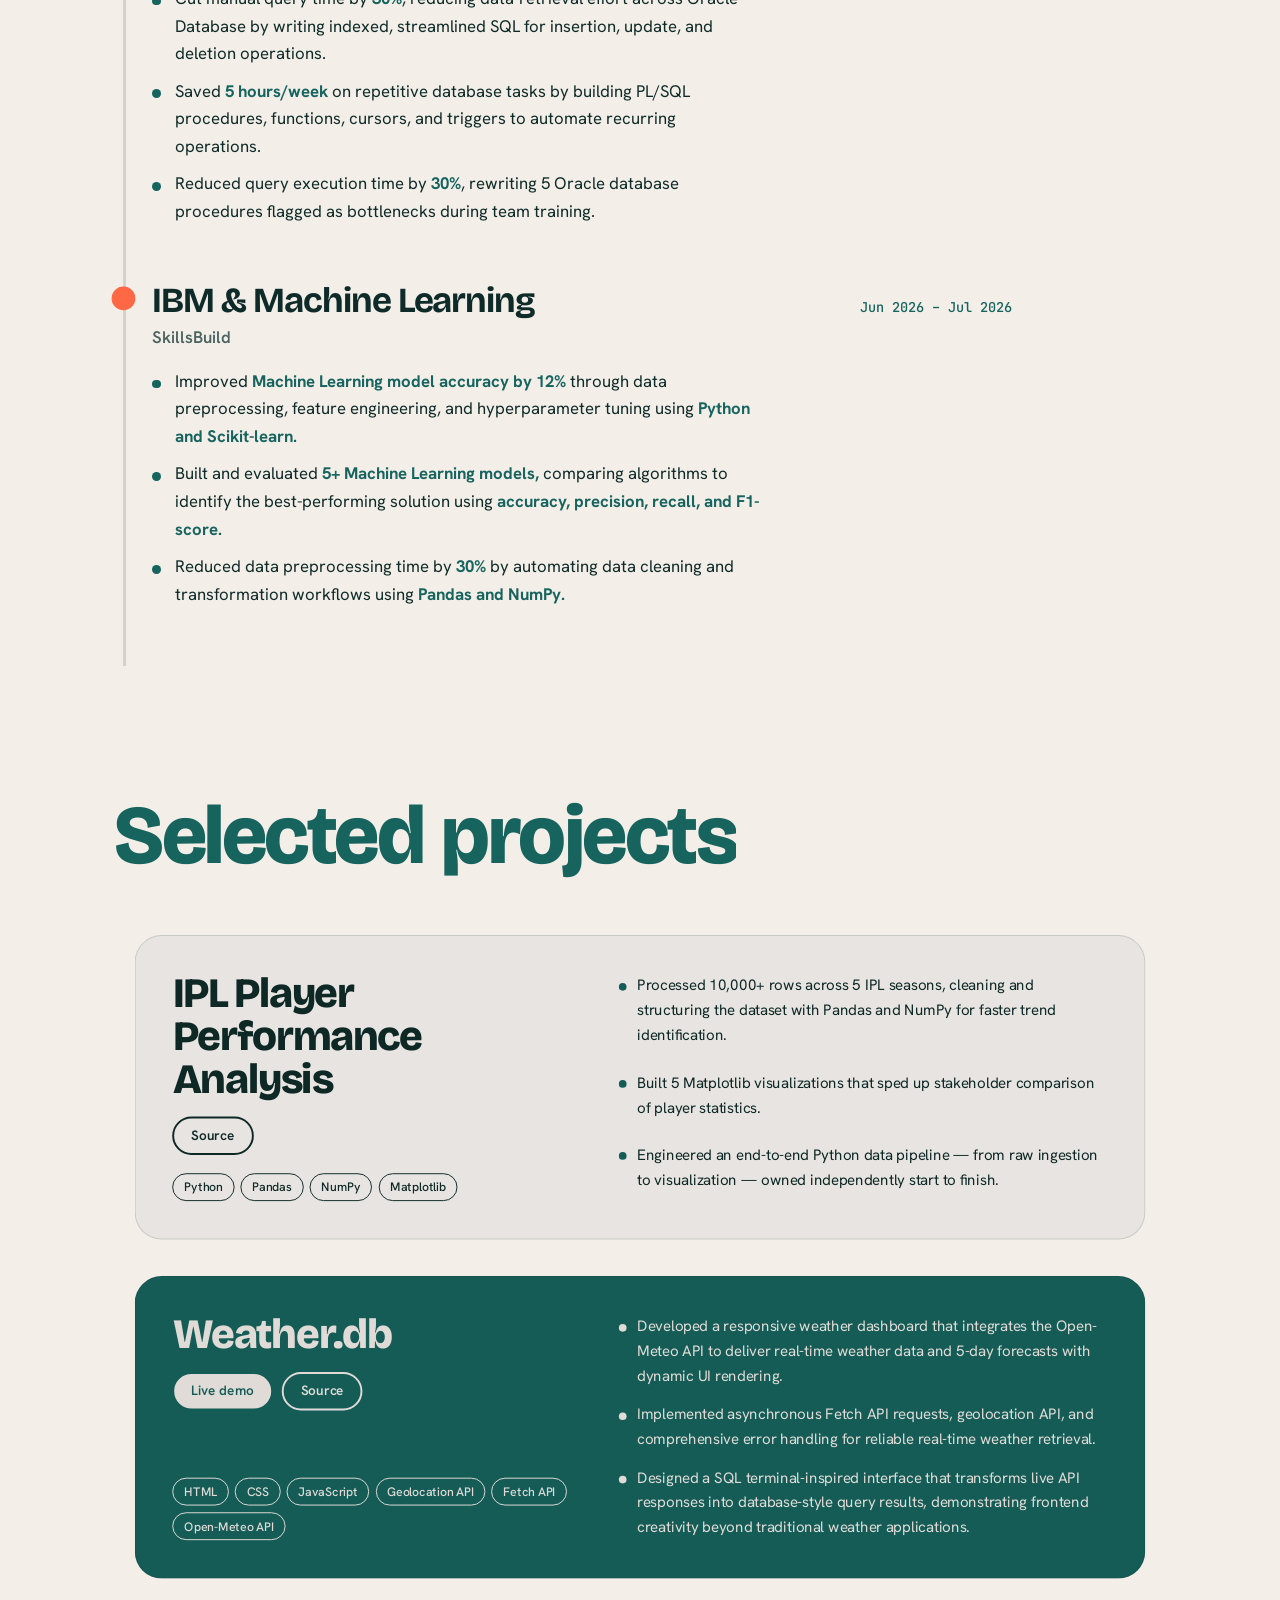
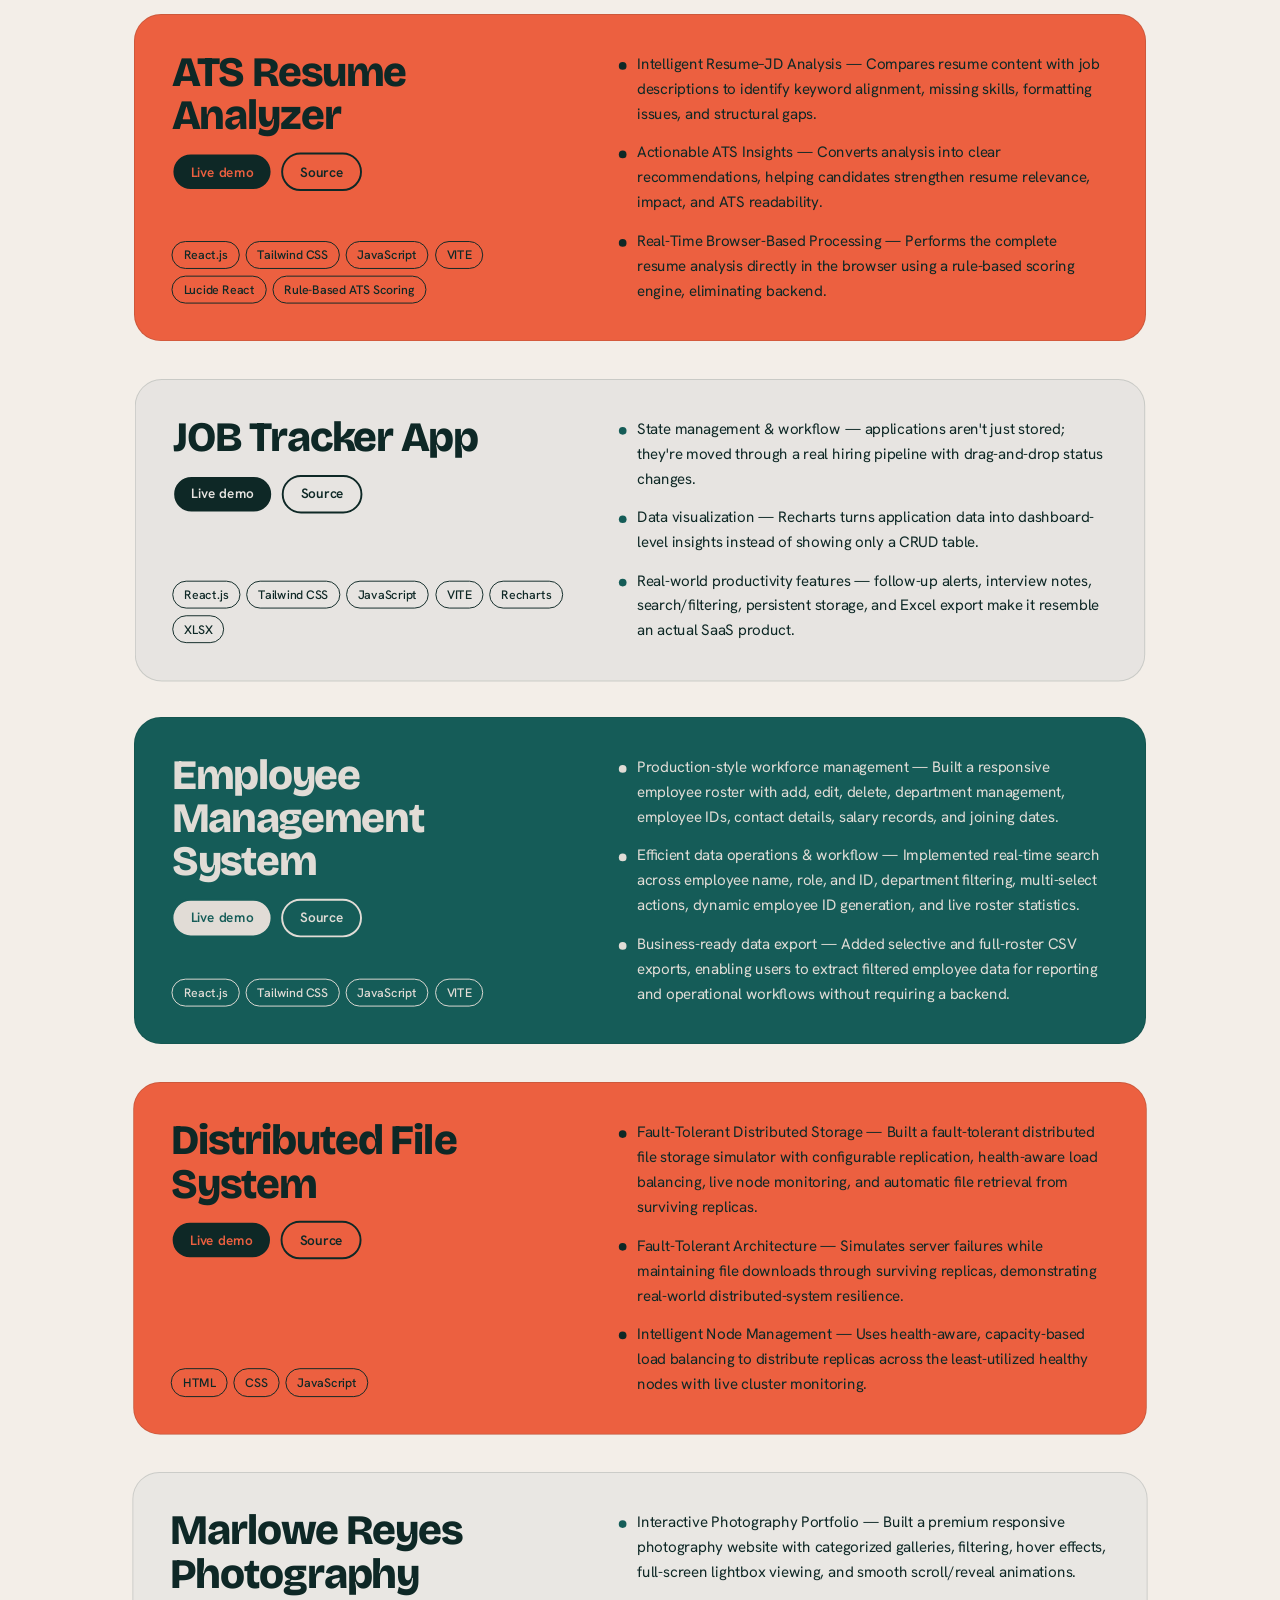
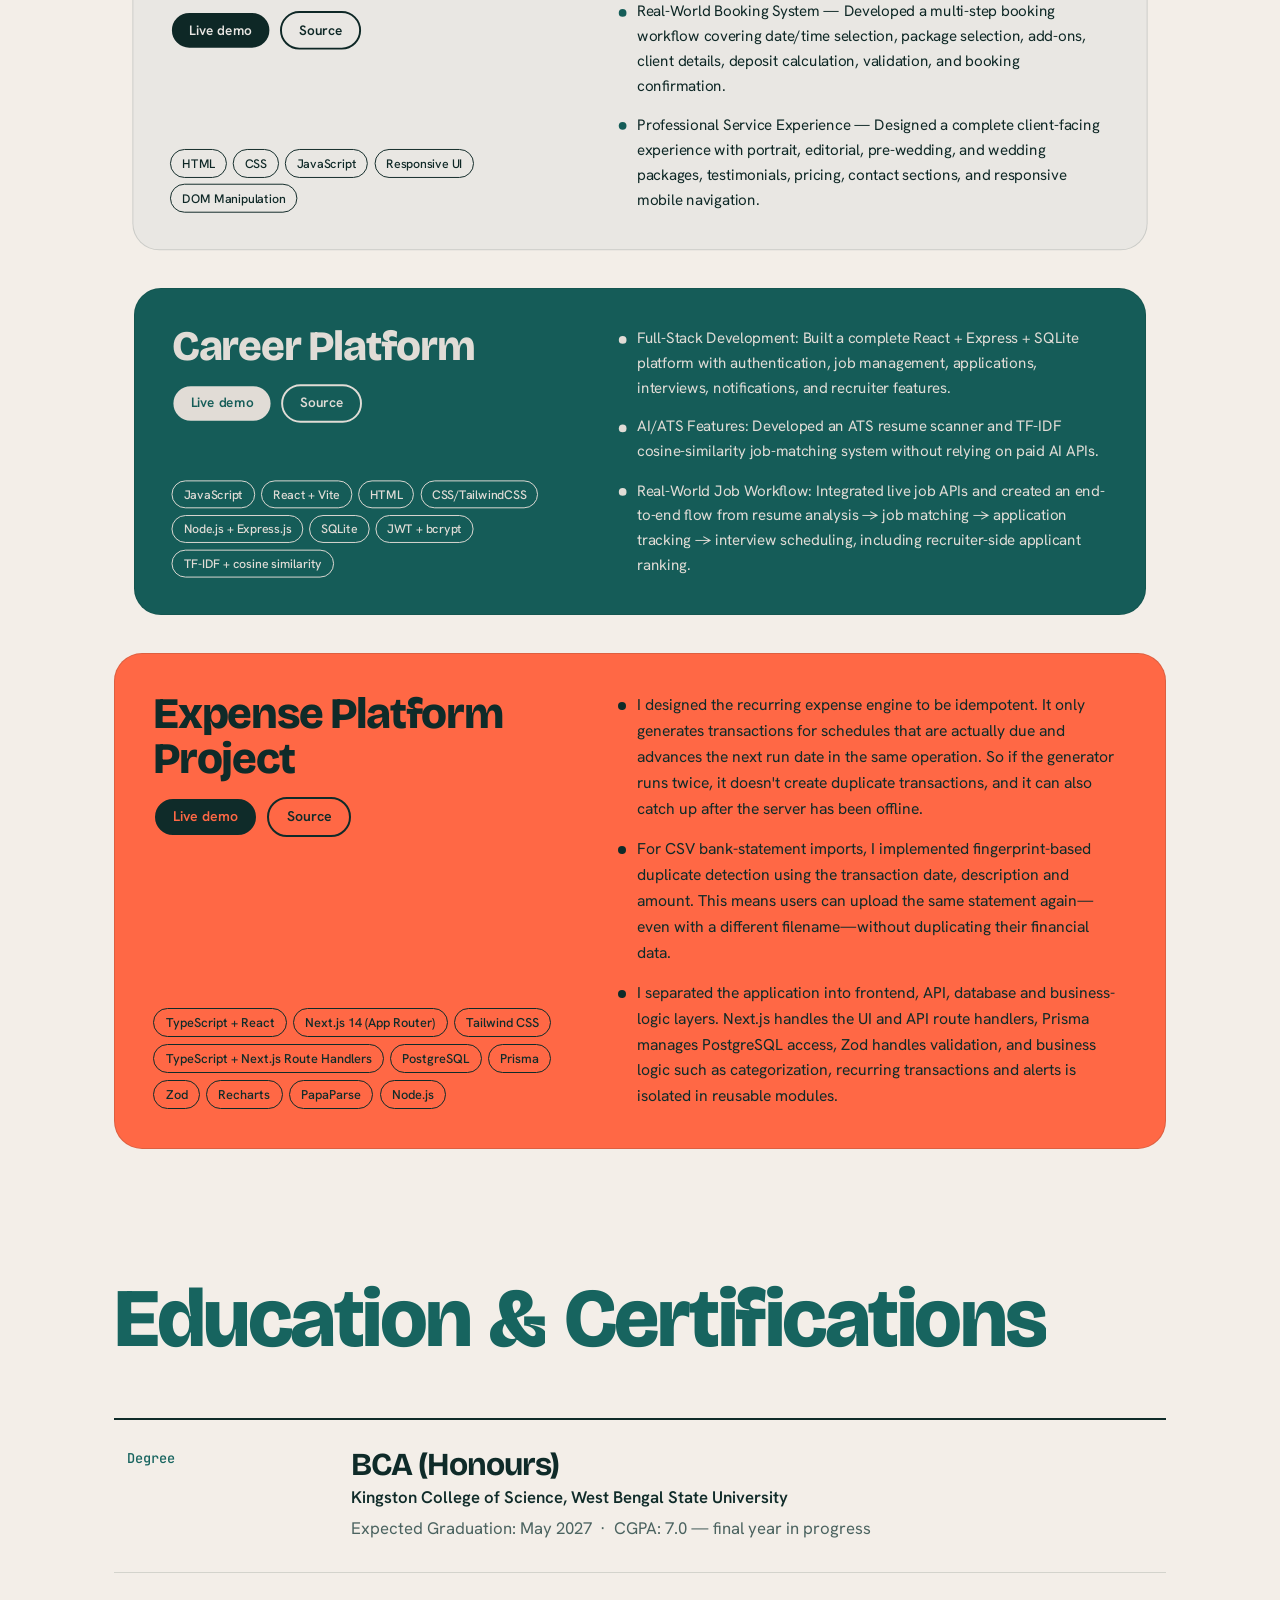
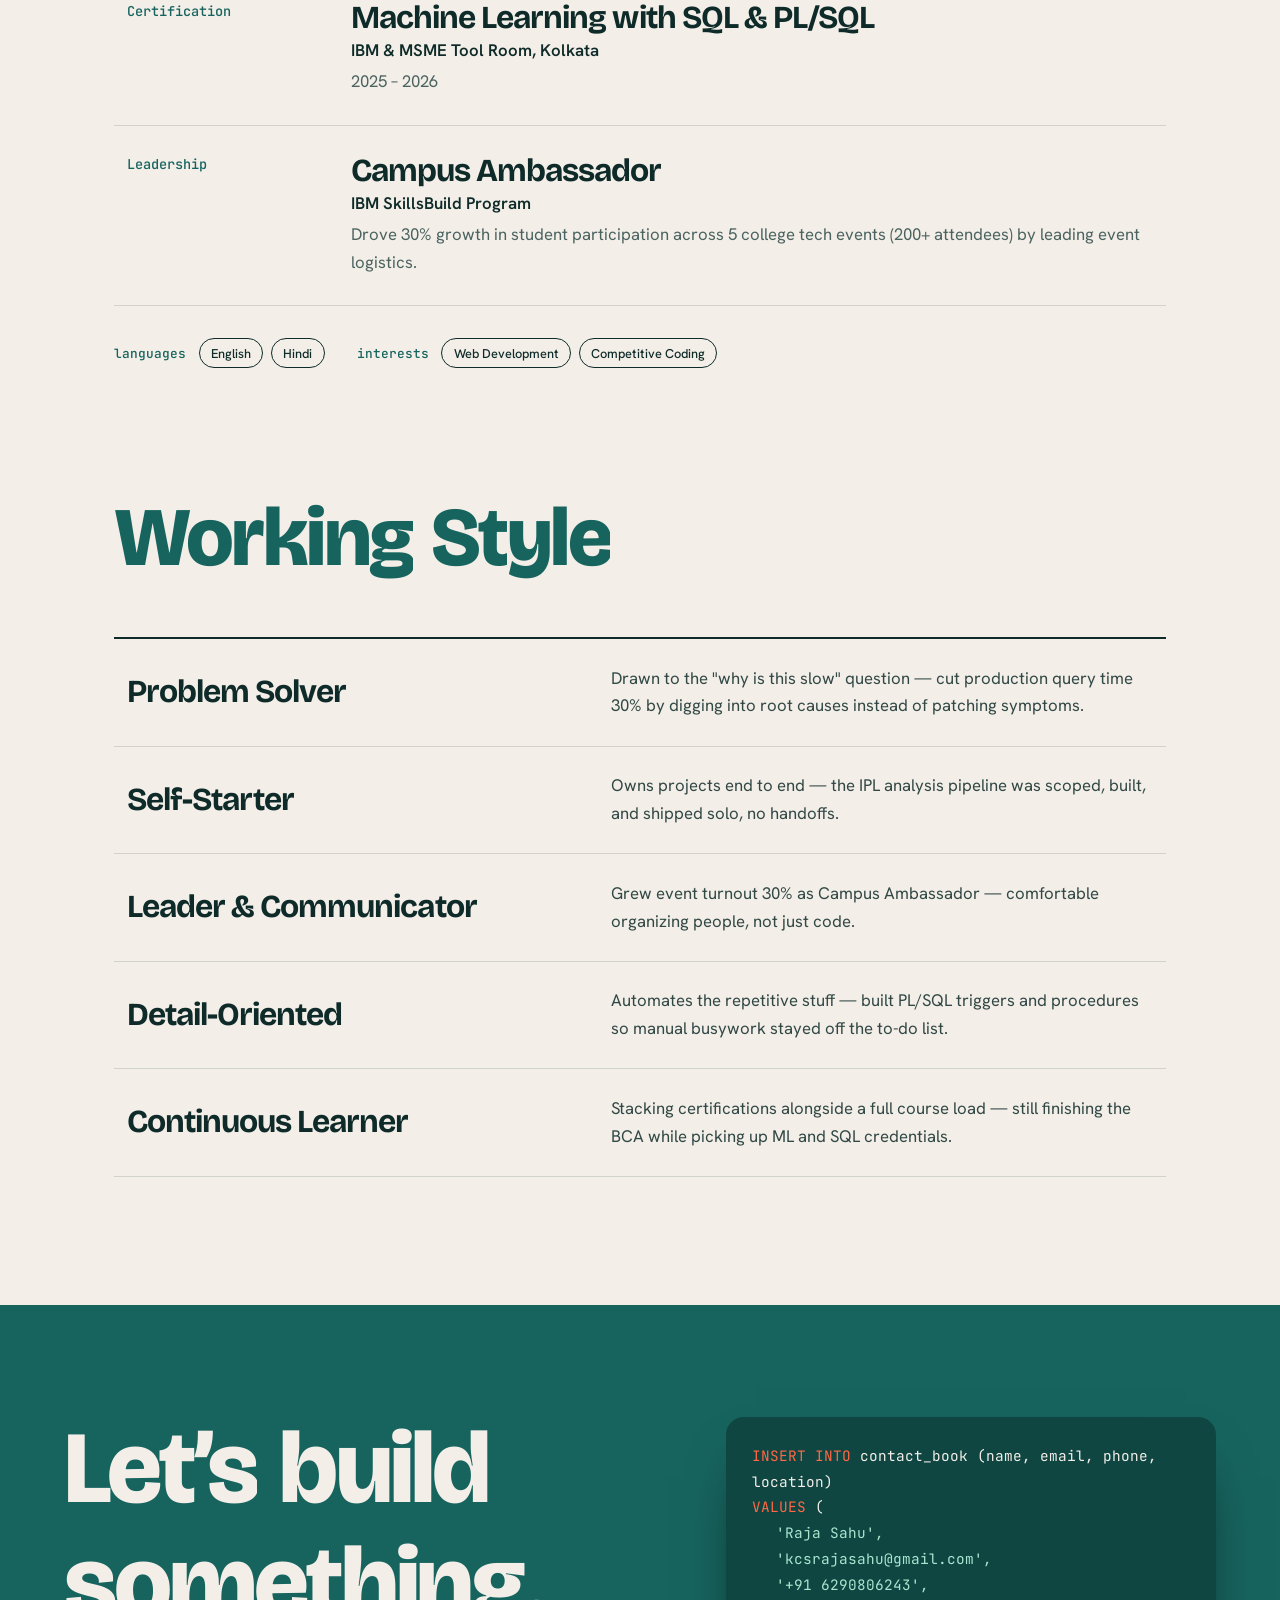
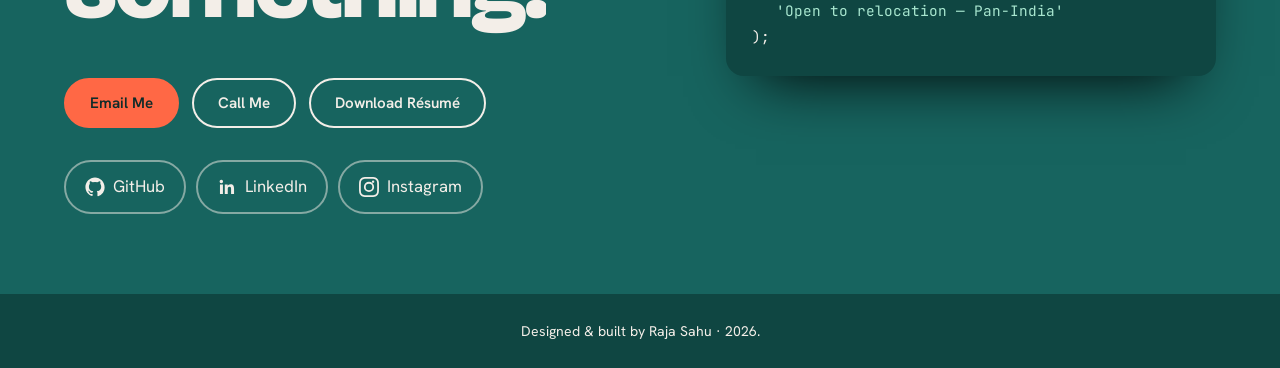
==== commit 5838a048: "Upload Personal-Portfolio" ====
--- a/index.html
+++ b/index.html
@@ -4,19 +4,21 @@
 <meta charset="UTF-8">
 <meta name="viewport" content="width=device-width, initial-scale=1.0">
 <title>Raja Sahu — Software / Web Developer</title>
-<meta name="description" content="Raja Sahu — Aspiring Software & Web Developer. Python, SQL, PL/SQL, Data Structures & Web Development.">
-<meta name="theme-color" content="#0A0E14">
+<meta name="description" content="Raja Sahu — Aspiring Software &amp; Web Developer. Python, SQL, PL/SQL, Data Structures &amp; Web Development.">
+<meta name="theme-color" content="#F3EEE8">
 <meta property="og:type" content="website">
 <meta property="og:title" content="Raja Sahu — Software / Web Developer">
-<meta property="og:description" content="Python, SQL & PL/SQL developer — cut production query time 30% during an Oracle Database internship. Open to relocation across India.">
-<meta property="og:image" content="assets/profile.jpg">
-<meta name="twitter:card" content="summary">
+<meta property="og:description" content="Python, SQL &amp; PL/SQL developer — cut production query time 30% during an Oracle Database internship. Open to relocation across India.">
+<script>document.documentElement.dataset.theme="light"</script>
 <link rel="preconnect" href="https://fonts.googleapis.com">
-<link href="https://fonts.googleapis.com/css2?family=IBM+Plex+Mono:wght@400;500;600;700&family=IBM+Plex+Sans:wght@400;500;600;700&display=swap" rel="stylesheet">
+<link rel="preconnect" href="https://fonts.gstatic.com" crossorigin>
+<link href="https://fonts.googleapis.com/css2?family=Bricolage+Grotesque:opsz,wght@12..96,500;12..96,700;12..96,800&family=Hanken+Grotesk:wght@400;500;600&family=JetBrains+Mono:wght@400;500&display=swap" rel="stylesheet">
 <link rel="stylesheet" href="style.css">
-<link rel="icon" href="data:image/svg+xml,%3Csvg xmlns='http://www.w3.org/2000/svg' viewBox='0 0 100 100'%3E%3Crect width='100' height='100' rx='20' fill='%230A0E14'/%3E%3Ctext x='50' y='68' font-family='monospace' font-size='52' font-weight='700' fill='%23E8A33D' text-anchor='middle'%3ERS%3C/text%3E%3C/svg%3E">
+<link rel="icon" href="data:image/svg+xml,%3Csvg xmlns='http://www.w3.org/2000/svg' viewBox='0 0 100 100'%3E%3Crect width='100' height='100' rx='20' fill='%2317645F'/%3E%3Ctext x='50' y='68' font-family='monospace' font-size='52' font-weight='700' fill='%23FF6845' text-anchor='middle'%3ERS%3C/text%3E%3C/svg%3E">
 </head>
 <body class="preload">
+<div class="loader" id="loader" aria-hidden="true"><span class="loader-q">SELECT * FROM raja_sahu;</span><span class="loader-n" id="loaderN">0</span></div>
+<div class="progress" id="progress"></div>
 
 <a class="skip-link" href="#main">Skip to content</a>
 
@@ -24,24 +26,28 @@
   <symbol id="icon-github" viewBox="0 0 24 24"><path fill="currentColor" d="M12 .5C5.73.5.5 5.73.5 12c0 5.08 3.29 9.38 7.86 10.9.58.1.79-.25.79-.56 0-.28-.01-1.02-.02-2-3.2.7-3.88-1.54-3.88-1.54-.53-1.34-1.29-1.7-1.29-1.7-1.05-.72.08-.7.08-.7 1.17.08 1.78 1.2 1.78 1.2 1.03 1.77 2.71 1.26 3.37.96.1-.75.4-1.26.73-1.55-2.55-.29-5.23-1.28-5.23-5.68 0-1.26.45-2.28 1.19-3.09-.12-.29-.52-1.46.11-3.05 0 0 .97-.31 3.18 1.18a11.1 11.1 0 0 1 5.79 0c2.2-1.49 3.17-1.18 3.17-1.18.64 1.59.24 2.76.12 3.05.74.81 1.18 1.83 1.18 3.09 0 4.41-2.69 5.38-5.25 5.67.41.36.78 1.08.78 2.17 0 1.57-.01 2.83-.01 3.22 0 .31.21.67.8.56A10.52 10.52 0 0 0 23.5 12C23.5 5.73 18.27.5 12 .5Z"/></symbol>
   <symbol id="icon-linkedin" viewBox="0 0 24 24"><path fill="currentColor" d="M20.45 20.45h-3.56v-5.57c0-1.33-.02-3.04-1.85-3.04-1.86 0-2.14 1.45-2.14 2.94v5.67H9.34V9h3.42v1.56h.05c.48-.9 1.64-1.85 3.38-1.85 3.6 0 4.27 2.37 4.27 5.46v6.28ZM5.34 7.43a2.07 2.07 0 1 1 0-4.13 2.07 2.07 0 0 1 0 4.13ZM7.12 20.45H3.56V9h3.56v11.45Z"/></symbol>
   <symbol id="icon-instagram" viewBox="0 0 24 24"><path fill="currentColor" d="M12 2.16c3.2 0 3.58.01 4.85.07 1.17.05 1.8.25 2.23.41.55.22.95.47 1.37.9.42.42.67.82.9 1.37.16.42.36 1.06.41 2.23.06 1.27.07 1.65.07 4.85s-.01 3.58-.07 4.85c-.05 1.17-.25 1.8-.41 2.23-.22.55-.47.95-.9 1.37-.42.42-.82.67-1.37.9-.42.16-1.06.36-2.23.41-1.27.06-1.65.07-4.85.07s-3.58-.01-4.85-.07c-1.17-.05-1.8-.25-2.23-.41a3.65 3.65 0 0 1-1.37-.9 3.65 3.65 0 0 1-.9-1.37c-.16-.42-.36-1.06-.41-2.23-.06-1.27-.07-1.65-.07-4.85s.01-3.58.07-4.85c.05-1.17.25-1.8.41-2.23.22-.55.47-.95.9-1.37.42-.42.82-.67 1.37-.9.42-.16 1.06-.36 2.23-.41 1.27-.06 1.65-.07 4.85-.07M12 0C8.74 0 8.33.01 7.05.07c-1.28.06-2.15.26-2.91.56a5.8 5.8 0 0 0-2.1 1.37A5.8 5.8 0 0 0 .67 4.1c-.3.76-.5 1.63-.56 2.91C.05 8.29.04 8.7.04 11.96s.01 3.67.07 4.95c.06 1.28.26 2.15.56 2.91.32.79.75 1.46 1.37 2.1a5.8 5.8 0 0 0 2.1 1.37c.76.3 1.63.5 2.91.56 1.28.06 1.69.07 4.95.07s3.67-.01 4.95-.07c1.28-.06 2.15-.26 2.91-.56a5.8 5.8 0 0 0 2.1-1.37 5.8 5.8 0 0 0 1.37-2.1c.3-.76.5-1.63.56-2.91.06-1.28.07-1.69.07-4.95s-.01-3.67-.07-4.95c-.06-1.28-.26-2.15-.56-2.91a5.8 5.8 0 0 0-1.37-2.1A5.8 5.8 0 0 0 19.9.63c-.76-.3-1.63-.5-2.91-.56C15.67.01 15.26 0 12 0Zm0 5.84a6.12 6.12 0 1 0 0 12.24 6.12 6.12 0 0 0 0-12.24Zm0 10.1a3.98 3.98 0 1 1 0-7.96 3.98 3.98 0 0 1 0 7.96Zm6.36-10.35a1.43 1.43 0 1 1-2.86 0 1.43 1.43 0 0 1 2.86 0Z"/></symbol>
+  <symbol id="icon-moon" viewBox="0 0 24 24"><path fill="none" stroke="currentColor" stroke-width="1.8" stroke-linecap="round" stroke-linejoin="round" d="M21 12.8A9 9 0 1 1 11.2 3a7 7 0 0 0 9.8 9.8Z"/></symbol>
+  <symbol id="icon-sun" viewBox="0 0 24 24"><g fill="none" stroke="currentColor" stroke-width="1.8" stroke-linecap="round"><circle cx="12" cy="12" r="4"/><path d="M12 2v2M12 20v2M4.9 4.9l1.4 1.4M17.7 17.7l1.4 1.4M2 12h2M20 12h2M4.9 19.1l1.4-1.4M17.7 6.3l1.4-1.4"/></g></symbol>
   <symbol id="icon-arrow-down" viewBox="0 0 24 24"><path fill="none" stroke="currentColor" stroke-width="1.5" d="M12 4v16m0 0l-6-6m6 6l6-6"/></symbol>
 </svg>
 
-
 <header class="nav" id="nav">
   <div class="nav-inner">
-    <a href="#top" class="logo">raja_sahu<span class="cursor">_</span></a>
+    <a href="#top" class="logo">raja_sahu<span class="blink">_</span></a>
     <nav class="nav-links" id="navLinks">
-      <a href="#about"><span class="dim">schema.</span>about</a>
-      <a href="#skills"><span class="dim">schema.</span>skills</a>
-      <a href="#experience"><span class="dim">schema.</span>experience</a>
-      <a href="#projects"><span class="dim">schema.</span>projects</a>
-      <a href="#education"><span class="dim">schema.</span>education</a>
-      <a href="#personality"><span class="dim">schema.</span>personality</a>
-      <a href="#contact"><span class="dim">schema.</span>contact</a>
+      <a href="#about">about</a>
+      <a href="#skills">skills</a>
+      <a href="#experience">experience</a>
+      <a href="#projects">projects</a>
+      <a href="#education">education</a>
+      <a href="#personality">personality</a>
+      <a href="#contact">contact</a>
       <span class="nav-indicator" id="navIndicator" aria-hidden="true"></span>
     </nav>
     <a class="btn btn-ghost nav-cta" href="assets/Raja_Sahu_Resume.docx" download>Download Résumé</a>
+    <button class="icon-btn" id="themeBtn" aria-label="Toggle dark mode" aria-pressed="false">
+      <svg class="i-moon" viewBox="0 0 24 24"><use href="#icon-moon"></use></svg><svg class="i-sun" viewBox="0 0 24 24"><use href="#icon-sun"></use></svg>
+    </button>
     <button class="nav-toggle" id="navToggle" aria-label="Toggle menu" aria-expanded="false" aria-controls="navLinks">
       <span></span><span></span><span></span>
     </button>
@@ -51,6 +57,7 @@
 <main id="main">
 
 <section class="hero" id="top">
+  <canvas class="dots" id="dots" aria-hidden="true"></canvas>
   <div class="hero-grid">
 
     <div class="terminal" aria-hidden="true">
@@ -59,7 +66,7 @@
         <span class="terminal-title">sql_console — developers</span>
       </div>
       <div class="terminal-body" id="terminalBody">
-        <div class="line prompt">SQL&gt; <span id="typedQuery"></span><span class="tcursor">▌</span></div>
+        <div class="line prompt">SQL&gt; <span id="typedQuery"></span><span class="blink">▌</span></div>
         <div class="result" id="queryResult" hidden>
           <div class="result-row header">
             <span>NAME</span><span>ROLE</span><span>FOCUS</span>
@@ -97,8 +104,8 @@
     </div>
 
     <div class="hero-photo">
-      <div class="photo-ring">
-        <img src="assets/profile.jpg" alt="Portrait of Raja Sahu" width="480" height="600" fetchpriority="high">
+      <div class="photo-frame">
+        <img src="assets/profile.jpg" alt="Portrait of Raja Sahu" width="900" height="1125" fetchpriority="high">
       </div>
       <div class="photo-tag">
         <span class="tag-key">●</span> PRIMARY KEY — raja_sahu
@@ -112,6 +119,7 @@
   </a>
 </section>
 
+<div class="marquee" aria-hidden="true"><div class="marquee-track"><span>Python</span><span>SQL</span><span>PL/SQL</span><span>Oracle</span><span>React</span><span>JavaScript</span><span>Next.js</span><span>PostgreSQL</span><span>Pandas</span><span>Git</span><span>Python</span><span>SQL</span><span>PL/SQL</span><span>Oracle</span><span>React</span><span>JavaScript</span><span>Next.js</span><span>PostgreSQL</span><span>Pandas</span><span>Git</span></div></div>
 <section class="stats-strip" aria-label="Key achievements">
   <div class="stats-inner">
     <div class="stat">
@@ -133,11 +141,9 @@
   </div>
 </section>
 
-
 <section class="section" id="about">
   <div class="section-head">
-    <p class="tbl-comment">-- TABLE: about</p>
-    <h2>Summary</h2>
+    <h2>About</h2>
   </div>
   <div class="about-card">
     <p>Software developer with hands-on Python, SQL, and PL/SQL experience gained during an Oracle Database internship at MSME Tool Room, Kolkata. Optimized production database workflows, cutting manual data-retrieval time by 30%. Strong foundation in Data Structures, OOP, and applied problem-solving through independent Python data projects. Currently seeking a Software / Web Developer role — open to relocation across India.</p>
@@ -150,11 +156,9 @@
   </div>
 </section>
 
-
 <section class="section" id="skills">
   <div class="section-head">
-    <p class="tbl-comment">-- TABLE: skills</p>
-    <h2>Technical Skills</h2>
+    <h2>Toolbox</h2>
   </div>
   <div class="schema-table">
     <div class="schema-row schema-head">
@@ -203,10 +207,8 @@
   </div>
 </section>
 
-
 <section class="section" id="experience">
   <div class="section-head">
-    <p class="tbl-comment">-- TABLE: experience</p>
     <h2>Experience</h2>
   </div>
   <div class="log">
@@ -225,45 +227,31 @@
         </ul>
       </div>
     </div>
-  </div>
-</section>
-
-<section class="section" id="experience">
-  <div class="section-head">
-    <p class="tbl-comment">-- TABLE: experience</p>
-  </div>
-  <div class="log">
-    <div class="log-entry">
+<div class="log-entry">
       <div class="log-key" aria-hidden="true">◆</div>
       <div class="log-content">
         <div class="log-top">
           <h3>IBM &amp; Machine Learning</h3>
-          <span class="log-date">june 2026 – july 2026</span>
+          <span class="log-date">Jun 2026 – Jul 2026</span>
         </div>
         <p class="log-org">SkillsBuild</p>
         <ul>
            <li>Improved <strong>Machine Learning model accuracy by 12%</strong> through data preprocessing, feature engineering, and hyperparameter tuning using <strong>Python and Scikit-learn.</strong></li>
-          <li>Built and evaluated <strong>5+ Machine Learning models,</strong> comparing algorithms to identify the best-performing solution using<strong>accuracy, precision, recall, and F1-score.</strong></li>
-          <li>Reduced data preprocessing time by <strong>30%</strong> by automating data cleaning and transformation workflows using<strong>Pandas and NumPy.</strong></li>
+          <li>Built and evaluated <strong>5+ Machine Learning models,</strong> comparing algorithms to identify the best-performing solution using <strong>accuracy, precision, recall, and F1-score.</strong></li>
+          <li>Reduced data preprocessing time by <strong>30%</strong> by automating data cleaning and transformation workflows using <strong>Pandas and NumPy.</strong></li>
         </ul>
       </div>
     </div>
   </div>
 </section>
 
-
 <section class="section" id="projects">
-  <div class="section-head">
-    <p class="tbl-comment">-- TABLE: projects</p>
-    <h2>Projects</h2>
-  </div>
-  <div class="project-grid">
-    <article class="project-card">
+  <div class="section-head"><h2>Selected projects</h2></div>
+  <div class="stack">
+<article class="project-card">
       <div class="project-top">
         <h3>IPL Player Performance Analysis</h3>
-        <a href="https://github.com/RajaSahu89/IPL_Player_Performance" target="_blank" rel="noopener noreferrer" class="project-link" aria-label="View on GitHub">
-          <svg viewBox="0 0 24 24" width="18" height="18"><use href="#icon-github"></use></svg>
-        </a>
+        <div class="project-links"><a href="https://github.com/RajaSahu89/IPL_Player_Performance" target="_blank" rel="noopener noreferrer" class="project-link">Source</a></div>
       </div>
       <div class="project-stack">
         <span class="pill pill-sm">Python</span><span class="pill pill-sm">Pandas</span><span class="pill pill-sm">NumPy</span><span class="pill pill-sm">Matplotlib</span>
@@ -274,28 +262,10 @@
         <li>Engineered an end-to-end Python data pipeline — from raw ingestion to visualization — owned independently start to finish.</li>
       </ul>
     </article>
-
-    <article class="project-card project-card-ghost">
-      <div class="project-top">
-        <h3>More on GitHub</h3>
-      </div>
-      <p class="ghost-copy">This portfolio covers IPL Player Performance Analysis — see the full commit history and in-progress work live on GitHub.</p>
-      <a href="https://github.com/RajaSahu89/IPL_Player_Performance" target="_blank" rel="noopener noreferrer" class="btn btn-ghost btn-sm">View Source Code </a>
-    </article>
-  </div>
-</section>
-
-<section class="section" id="projects">
-  <div class="section-head">
-    <p class="tbl-comment">-- TABLE: projects</p>
-  </div>
-  <div class="project-grid">
-    <article class="project-card">
+<article class="project-card">
       <div class="project-top">
         <h3>Weather.db</h3>
-        <a href="https://rajasahu89.github.io/Weather---terminal/" target="_blank" rel="noopener noreferrer" class="project-link" aria-label="View on GitHub">
-          <svg viewBox="0 0 24 24" width="18" height="18"><use href="#icon-github"></use></svg>
-        </a>
+        <div class="project-links"><a href="https://rajasahu89.github.io/Weather---terminal/" target="_blank" rel="noopener noreferrer" class="project-link project-live">Live demo</a><a href="https://github.com/RajaSahu89/Weather---terminal" target="_blank" rel="noopener noreferrer" class="project-link">Source</a></div>
       </div>
       <div class="project-stack">
         <span class="pill pill-sm">HTML</span><span class="pill pill-sm">CSS</span><span class="pill pill-sm">JavaScript</span><span class="pill pill-sm">Geolocation API</span><span class="pill pill-sm">Fetch API</span><span class="pill pill-sm">Open-Meteo API</span>
@@ -306,28 +276,10 @@
         <li>Designed a SQL terminal-inspired interface that transforms live API responses into database-style query results, demonstrating frontend creativity beyond traditional weather applications.</li>
       </ul>
     </article>
-
-    <article class="project-card project-card-ghost">
-      <div class="project-top">
-        <h3>More on GitHub</h3>
-      </div>
-      <p class="ghost-copy">This portfolio covers Weather.db — see the full commit history and in-progress work live on GitHub.</p>
-      <a href="https://github.com/RajaSahu89/Weather---terminal" target="_blank" rel="noopener noreferrer" class="btn btn-ghost btn-sm">View Source Code </a>
-    </article>
-  </div>
-</section>
-
-<section class="section" id="projects">
-  <div class="section-head">
-    <p class="tbl-comment">-- TABLE: projects</p>
-  </div>
-  <div class="project-grid">
-    <article class="project-card">
+<article class="project-card">
       <div class="project-top">
         <h3>ATS Resume Analyzer</h3>
-        <a href="https://rajasahu89.github.io/ats-analyzer/" target="_blank" rel="noopener noreferrer" class="project-link" aria-label="View on GitHub">
-          <svg viewBox="0 0 24 24" width="18" height="18"><use href="#icon-github"></use></svg>
-        </a>
+        <div class="project-links"><a href="https://rajasahu89.github.io/ats-analyzer/" target="_blank" rel="noopener noreferrer" class="project-link project-live">Live demo</a><a href="https://github.com/RajaSahu89/ats-analyzer" target="_blank" rel="noopener noreferrer" class="project-link">Source</a></div>
       </div>
       <div class="project-stack">
         <span class="pill pill-sm">React.js</span><span class="pill pill-sm">Tailwind CSS</span><span class="pill pill-sm">JavaScript</span><span class="pill pill-sm">VITE</span><span class="pill pill-sm">Lucide React</span><span class="pill pill-sm">Rule-Based ATS Scoring</span>
@@ -338,92 +290,38 @@
         <li>Real-Time Browser-Based Processing — Performs the complete resume analysis directly in the browser using a rule-based scoring engine, eliminating backend.</li>
       </ul>
     </article>
-
-    <article class="project-card project-card-ghost">
-      <div class="project-top">
-        <h3>More on GitHub</h3>
-      </div>
-      <p class="ghost-copy">This portfolio covers ATS Resume Analyzer — see the full commit history and in-progress work live on GitHub.</p>
-      <a href="https://github.com/RajaSahu89/ats-analyzer" target="_blank" rel="noopener noreferrer" class="btn btn-ghost btn-sm">View Source Code </a>
-    </article>
-  </div>
-</section>
-
-<section class="section" id="projects">
-  <div class="section-head">
-    <p class="tbl-comment">-- TABLE: projects</p>
-  </div>
-  <div class="project-grid">
-    <article class="project-card">
+<article class="project-card">
       <div class="project-top">
         <h3>JOB Tracker App</h3>
-        <a href="https://rajasahu89.github.io/job-tracker-app/" target="_blank" rel="noopener noreferrer" class="project-link" aria-label="View on GitHub">
-          <svg viewBox="0 0 24 24" width="18" height="18"><use href="#icon-github"></use></svg>
-        </a>
+        <div class="project-links"><a href="https://rajasahu89.github.io/job-tracker-app/" target="_blank" rel="noopener noreferrer" class="project-link project-live">Live demo</a><a href="https://github.com/RajaSahu89/job-tracker-app" target="_blank" rel="noopener noreferrer" class="project-link">Source</a></div>
       </div>
       <div class="project-stack">
         <span class="pill pill-sm">React.js</span><span class="pill pill-sm">Tailwind CSS</span><span class="pill pill-sm">JavaScript</span><span class="pill pill-sm">VITE</span><span class="pill pill-sm">Recharts</span><span class="pill pill-sm">XLSX</span>
       </div>
       <ul>
-        <li>State management & workflow — applications aren't just stored; they're moved through a real hiring pipeline with drag-and-drop status changes.</li>
+        <li>State management &amp; workflow — applications aren't just stored; they're moved through a real hiring pipeline with drag-and-drop status changes.</li>
         <li>Data visualization — Recharts turns application data into dashboard-level insights instead of showing only a CRUD table.</li>
         <li>Real-world productivity features — follow-up alerts, interview notes, search/filtering, persistent storage, and Excel export make it resemble an actual SaaS product.</li>
       </ul>
     </article>
-
-    <article class="project-card project-card-ghost">
-      <div class="project-top">
-        <h3>More on GitHub</h3>
-      </div>
-      <p class="ghost-copy">This portfolio covers job-tracker — see the full commit history and in-progress work live on GitHub.</p>
-      <a href="https://github.com/RajaSahu89/job-tracker-app" target="_blank" rel="noopener noreferrer" class="btn btn-ghost btn-sm">View Source Code </a>
-    </article>
-  </div>
-</section>
-
-<section class="section" id="projects">
-  <div class="section-head">
-    <p class="tbl-comment">-- TABLE: projects</p>
-  </div>
-  <div class="project-grid">
-    <article class="project-card">
+<article class="project-card">
       <div class="project-top">
         <h3>Employee Management System</h3>
-        <a href="https://rajasahu89.github.io/employee-management-system/" target="_blank" rel="noopener noreferrer" class="project-link" aria-label="View on GitHub">
-          <svg viewBox="0 0 24 24" width="18" height="18"><use href="#icon-github"></use></svg>
-        </a>
+        <div class="project-links"><a href="https://rajasahu89.github.io/employee-management-system/" target="_blank" rel="noopener noreferrer" class="project-link project-live">Live demo</a><a href="https://github.com/RajaSahu89/employee-management-system" target="_blank" rel="noopener noreferrer" class="project-link">Source</a></div>
       </div>
       <div class="project-stack">
         <span class="pill pill-sm">React.js</span><span class="pill pill-sm">Tailwind CSS</span><span class="pill pill-sm">JavaScript</span><span class="pill pill-sm">VITE</span>
       </div>
       <ul>
         <li>Production-style workforce management — Built a responsive employee roster with add, edit, delete, department management, employee IDs, contact details, salary records, and joining dates.</li>
-        <li>Efficient data operations & workflow — Implemented real-time search across employee name, role, and ID, department filtering, multi-select actions, dynamic employee ID generation, and live roster statistics.</li>
+        <li>Efficient data operations &amp; workflow — Implemented real-time search across employee name, role, and ID, department filtering, multi-select actions, dynamic employee ID generation, and live roster statistics.</li>
         <li>Business-ready data export — Added selective and full-roster CSV exports, enabling users to extract filtered employee data for reporting and operational workflows without requiring a backend.</li>
       </ul>
     </article>
-
-    <article class="project-card project-card-ghost">
-      <div class="project-top">
-        <h3>More on GitHub</h3>
-      </div>
-      <p class="ghost-copy">This portfolio covers Employee Management System — see the full commit history and in-progress work live on GitHub.</p>
-      <a href="https://github.com/RajaSahu89/employee-management-system" target="_blank" rel="noopener noreferrer" class="btn btn-ghost btn-sm">View Source Code </a>
-    </article>
-  </div>
-</section>
-
-<section class="section" id="projects">
-  <div class="section-head">
-    <p class="tbl-comment">-- TABLE: projects</p>
-  </div>
-  <div class="project-grid">
-    <article class="project-card">
+<article class="project-card">
       <div class="project-top">
         <h3>Distributed File System</h3>
-        <a href="https://rajasahu89.github.io/Distributed-File-System/" target="_blank" rel="noopener noreferrer" class="project-link" aria-label="View on GitHub">
-          <svg viewBox="0 0 24 24" width="18" height="18"><use href="#icon-github"></use></svg>
-        </a>
+        <div class="project-links"><a href="https://rajasahu89.github.io/Distributed-File-System/" target="_blank" rel="noopener noreferrer" class="project-link project-live">Live demo</a><a href="https://github.com/RajaSahu89/Distributed-File-System" target="_blank" rel="noopener noreferrer" class="project-link">Source</a></div>
       </div>
       <div class="project-stack">
         <span class="pill pill-sm">HTML</span><span class="pill pill-sm">CSS</span><span class="pill pill-sm">JavaScript</span>
@@ -434,28 +332,10 @@
         <li>Intelligent Node Management — Uses health-aware, capacity-based load balancing to distribute replicas across the least-utilized healthy nodes with live cluster monitoring.</li>
       </ul>
     </article>
-
-    <article class="project-card project-card-ghost">
-      <div class="project-top">
-        <h3>More on GitHub</h3>
-      </div>
-      <p class="ghost-copy">This portfolio covers Distributed File System — see the full commit history and in-progress work live on GitHub.</p>
-      <a href="https://github.com/RajaSahu89/Distributed-File-System" target="_blank" rel="noopener noreferrer" class="btn btn-ghost btn-sm">View Source Code </a>
-    </article>
-  </div>
-</section>
-
-<section class="section" id="projects">
-  <div class="section-head">
-    <p class="tbl-comment">-- TABLE: projects</p>
-  </div>
-  <div class="project-grid">
-    <article class="project-card">
+<article class="project-card">
       <div class="project-top">
         <h3>Marlowe Reyes Photography</h3>
-        <a href="https://rajasahu89.github.io/marlowe-reyes-photography/" target="_blank" rel="noopener noreferrer" class="project-link" aria-label="View on GitHub">
-          <svg viewBox="0 0 24 24" width="18" height="18"><use href="#icon-github"></use></svg>
-        </a>
+        <div class="project-links"><a href="https://rajasahu89.github.io/marlowe-reyes-photography/" target="_blank" rel="noopener noreferrer" class="project-link project-live">Live demo</a><a href="https://github.com/RajaSahu89/marlowe-reyes-photography" target="_blank" rel="noopener noreferrer" class="project-link">Source</a></div>
       </div>
       <div class="project-stack">
         <span class="pill pill-sm">HTML</span><span class="pill pill-sm">CSS</span><span class="pill pill-sm">JavaScript</span><span class="pill pill-sm">Responsive UI</span><span class="pill pill-sm">DOM Manipulation</span>
@@ -466,29 +346,10 @@
         <li>Professional Service Experience — Designed a complete client-facing experience with portrait, editorial, pre-wedding, and wedding packages, testimonials, pricing, contact sections, and responsive mobile navigation.</li>
       </ul>
     </article>
-
-    <article class="project-card project-card-ghost">
-      <div class="project-top">
-        <h3>More on GitHub</h3>
-      </div>
-      <p class="ghost-copy">This portfolio covers Marlowe Reyes Photography — see the full commit history and in-progress work live on GitHub.</p>
-      <a href="https://github.com/RajaSahu89/marlowe-reyes-photography" target="_blank" rel="noopener noreferrer" class="btn btn-ghost btn-sm">View Source Code </a>
-    </article>
-  </div>
-</section>
-
-
-<section class="section" id="projects">
-  <div class="section-head">
-    <p class="tbl-comment">-- TABLE: projects</p>
-  </div>
-  <div class="project-grid">
-    <article class="project-card">
+<article class="project-card">
       <div class="project-top">
         <h3>Career Platform</h3>
-        <a href="https://rajasahu89.github.io/career-platform/" target="_blank" rel="noopener noreferrer" class="project-link" aria-label="View on GitHub">
-          <svg viewBox="0 0 24 24" width="18" height="18"><use href="#icon-github"></use></svg>
-        </a>
+        <div class="project-links"><a href="https://rajasahu89.github.io/career-platform/" target="_blank" rel="noopener noreferrer" class="project-link project-live">Live demo</a><a href="https://github.com/RajaSahu89/career-platform" target="_blank" rel="noopener noreferrer" class="project-link">Source</a></div>
       </div>
       <div class="project-stack">
         <span class="pill pill-sm">JavaScript</span><span class="pill pill-sm">React + Vite</span><span class="pill pill-sm">HTML</span><span class="pill pill-sm">CSS/TailwindCSS</span><span class="pill pill-sm">Node.js + Express.js</span><span class="pill pill-sm">SQLite</span><span class="pill pill-sm">JWT + bcrypt</span><span class="pill pill-sm">TF-IDF + cosine similarity</span>
@@ -499,29 +360,10 @@
         <li>Real-World Job Workflow: Integrated live job APIs and created an end-to-end flow from resume analysis → job matching → application tracking → interview scheduling, including recruiter-side applicant ranking.</li>
       </ul>
     </article>
-
-    <article class="project-card project-card-ghost">
-      <div class="project-top">
-        <h3>More on GitHub</h3>
-      </div>
-      <p class="ghost-copy">This portfolio covers Career Platform — see the full commit history and in-progress work live on GitHub.</p>
-      <a href="https://github.com/RajaSahu89/career-platform" target="_blank" rel="noopener noreferrer" class="btn btn-ghost btn-sm">View Source Code </a>
-    </article>
-  </div>
-</section>
-
-
-<section class="section" id="projects">
-  <div class="section-head">
-    <p class="tbl-comment">-- TABLE: projects</p>
-  </div>
-  <div class="project-grid">
-    <article class="project-card">
+<article class="project-card">
       <div class="project-top">
         <h3>Expense Platform Project</h3>
-        <a href="https://expense-platform-project-azan-fggbpwwnt-rajasahu89.vercel.app/" target="_blank" rel="noopener noreferrer" class="project-link" aria-label="View on GitHub">
-          <svg viewBox="0 0 24 24" width="18" height="18"><use href="#icon-github"></use></svg>
-        </a>
+        <div class="project-links"><a href="https://expense-platform-project-azan-fggbpwwnt-rajasahu89.vercel.app/" target="_blank" rel="noopener noreferrer" class="project-link project-live">Live demo</a><a href="https://github.com/RajaSahu89/expense-platform-project" target="_blank" rel="noopener noreferrer" class="project-link">Source</a></div>
       </div>
       <div class="project-stack">
         <span class="pill pill-sm">TypeScript + React</span><span class="pill pill-sm">Next.js 14 (App Router)</span><span class="pill pill-sm">Tailwind CSS</span><span class="pill pill-sm">TypeScript + Next.js Route Handlers</span><span class="pill pill-sm">PostgreSQL</span><span class="pill pill-sm">Prisma</span><span class="pill pill-sm">Zod</span><span class="pill pill-sm">Recharts</span><span class="pill pill-sm">PapaParse</span><span class="pill pill-sm">Node.js</span>
@@ -532,20 +374,11 @@
         <li>I separated the application into frontend, API, database and business-logic layers. Next.js handles the UI and API route handlers, Prisma manages PostgreSQL access, Zod handles validation, and business logic such as categorization, recurring transactions and alerts is isolated in reusable modules.</li>
       </ul>
     </article>
-
-    <article class="project-card project-card-ghost">
-      <div class="project-top">
-        <h3>More on GitHub</h3>
-      </div>
-      <p class="ghost-copy">This portfolio covers expense platform project — see the full commit history and in-progress work live on GitHub.</p>
-      <a href="https://github.com/RajaSahu89/expense-platform-project" target="_blank" rel="noopener noreferrer" class="btn btn-ghost btn-sm">View Source Code </a>
-    </article>
   </div>
 </section>
 
 <section class="section" id="education">
   <div class="section-head">
-    <p class="tbl-comment">-- TABLE: education</p>
     <h2>Education &amp; Certifications</h2>
   </div>
   <div class="edu-grid">
@@ -571,51 +404,42 @@
   <div class="lang-row">
     <span class="fact-k">languages</span>
     <span class="pill pill-sm">English</span><span class="pill pill-sm">Hindi</span>
-    <span class="fact-k" style="margin-left:1.5rem;">interests</span>
+    <span class="fact-k">interests</span>
     <span class="pill pill-sm">Web Development</span><span class="pill pill-sm">Competitive Coding</span>
   </div>
 </section>
-
 
 <section class="section" id="personality">
   <div class="section-head">
-    <p class="tbl-comment">-- TABLE: personality</p>
     <h2>Working Style</h2>
   </div>
   <div class="trait-grid">
     <div class="trait-card">
-      <p class="edu-eyebrow">Trait</p>
       <h3>Problem Solver</h3>
       <p class="edu-meta">Drawn to the "why is this slow" question — cut production query time 30% by digging into root causes instead of patching symptoms.</p>
     </div>
     <div class="trait-card">
-      <p class="edu-eyebrow">Trait</p>
       <h3>Self-Starter</h3>
       <p class="edu-meta">Owns projects end to end — the IPL analysis pipeline was scoped, built, and shipped solo, no handoffs.</p>
     </div>
     <div class="trait-card">
-      <p class="edu-eyebrow">Trait</p>
       <h3>Leader &amp; Communicator</h3>
       <p class="edu-meta">Grew event turnout 30% as Campus Ambassador — comfortable organizing people, not just code.</p>
     </div>
     <div class="trait-card">
-      <p class="edu-eyebrow">Trait</p>
       <h3>Detail-Oriented</h3>
       <p class="edu-meta">Automates the repetitive stuff — built PL/SQL triggers and procedures so manual busywork stayed off the to-do list.</p>
     </div>
     <div class="trait-card">
-      <p class="edu-eyebrow">Trait</p>
       <h3>Continuous Learner</h3>
       <p class="edu-meta">Stacking certifications alongside a full course load — still finishing the BCA while picking up ML and SQL credentials.</p>
     </div>
   </div>
 </section>
 
-
 <section class="section contact-section" id="contact">
   <div class="section-head">
-    <p class="tbl-comment">-- TABLE: contact</p>
-    <h2>Let's Build Something</h2>
+    <h2>Let’s build something.</h2>
   </div>
 
   <div class="insert-block">
@@ -652,9 +476,8 @@
 </main>
 
 <footer class="footer">
-  <p>-- end of schema. built by Raja Sahu, <span id="year"></span>.</p>
+  <p>Designed &amp; built by Raja Sahu · <span id="year"></span>.</p>
 </footer>
-
 
 <button class="ai-fab" id="aiFab" aria-haspopup="dialog" aria-expanded="false" aria-controls="aiPanel">
   <svg viewBox="0 0 24 24" width="20" height="20" fill="none" stroke="currentColor" stroke-width="1.8" stroke-linecap="round" stroke-linejoin="round"><rect x="7" y="7" width="10" height="10" rx="1.5"/><path d="M12 2v3M12 19v3M2 12h3M19 12h3M4.9 4.9l2.1 2.1M17 17l2.1 2.1M19.1 4.9 17 7M7 17l-2.1 2.1"/></svg>
--- a/style.css
+++ b/style.css
@@ -1,829 +1,233 @@
-:root{
-  --bg: #0A0E14;
-  --panel: #101720;
-  --panel-alt: #141C26;
-  --border: rgba(232,163,61,0.16);
-  --border-soft: rgba(231,236,242,0.08);
-  --text: #E7ECF2;
-  --muted: #8792A2;
-  --amber: #E8A33D;
-  --amber-soft: rgba(232,163,61,0.12);
-  --teal: #4FD8C4;
-  --teal-soft: rgba(79,216,196,0.12);
-  --ai-accent: #C4832A;
-  --ai-accent-bright: #E8A33D;
-  --ai-accent-soft: rgba(232,163,61,0.14);
-  --ai-accent-border: rgba(232,163,61,0.35);
-  --font-mono: 'IBM Plex Mono', ui-monospace, monospace;
-  --font-sans: 'IBM Plex Sans', -apple-system, sans-serif;
-  --radius: 10px;
-  --maxw: 1120px;
-}
-
-*{box-sizing:border-box;}
-html{scroll-behavior:smooth;}
-body{
-  margin:0;
-  background:var(--bg);
-  color:var(--text);
-  font-family:var(--font-sans);
-  line-height:1.6;
-  -webkit-font-smoothing:antialiased;
-  opacity:1;
-  transition:opacity 0.6s ease;
-}
-body.preload{opacity:0;}
-
-::-webkit-scrollbar{width:10px;}
-::-webkit-scrollbar-track{background:var(--bg);}
-::-webkit-scrollbar-thumb{background:var(--panel-alt);border-radius:6px;border:2px solid var(--bg);}
-::-webkit-scrollbar-thumb:hover{background:var(--amber);}
-*{scrollbar-color:var(--panel-alt) var(--bg);scrollbar-width:thin;}
-
-.reveal{
-  opacity:0;
-  transform:translateY(26px);
-  transition:opacity 0.7s cubic-bezier(.2,.7,.25,1), transform 0.7s cubic-bezier(.2,.7,.25,1);
-  will-change:opacity, transform;
-}
-.reveal.in{opacity:1;transform:translateY(0);}
-@media (prefers-reduced-motion: reduce){
-  .reveal{opacity:1;transform:none;transition:none;}
-  body.preload{opacity:1;}
-}
-
-.skip-link{
-  position:absolute;
-  left:-9999px;
-  top:0;
-  background:var(--amber);
-  color:#12140F;
-  padding:0.8rem 1.2rem;
-  z-index:200;
-  font-family:var(--font-mono);
-  font-size:0.85rem;
-  border-radius:0 0 6px 0;
-}
-.skip-link:focus{left:0;}
-
-svg{fill:currentColor;}
-img{max-width:100%;display:block;}
-a{color:inherit;text-decoration:none;}
-ul{margin:0;padding:0;list-style:none;}
-h1,h2,h3{font-family:var(--font-mono);margin:0;letter-spacing:-0.01em;}
-p{margin:0;}
-
-:focus-visible{outline:2px solid var(--amber);outline-offset:3px;}
-
-@media (prefers-reduced-motion: reduce){
-  *{animation-duration:0.001ms !important;animation-iteration-count:1 !important;transition-duration:0.001ms !important;scroll-behavior:auto !important;}
-}
-
-
-.section{
-  max-width:var(--maxw);
-  margin:0 auto;
-  padding:6rem 1.5rem 2rem;
-}
-.section-head{margin-bottom:2.5rem;}
-.tbl-comment{
-  font-family:var(--font-mono);
-  color:var(--amber);
-  font-size:0.85rem;
-  margin:0 0 0.5rem;
-  opacity:0.85;
-}
-.section-head h2{font-size:clamp(1.6rem,3vw,2.1rem);}
-
-.dim{color:var(--muted);}
-
-.btn{
-  display:inline-flex;
-  align-items:center;
-  gap:0.5rem;
-  padding:0.75rem 1.4rem;
-  border-radius:6px;
-  font-family:var(--font-mono);
-  font-size:0.88rem;
-  font-weight:500;
-  border:1px solid transparent;
-  cursor:pointer;
-  transition:transform 0.15s ease, background 0.15s ease, border-color 0.15s ease;
-  white-space:nowrap;
-}
-.btn:hover{transform:translateY(-2px);}
-.btn:active{transform:translateY(0);}
-.btn-primary{background:var(--amber);color:#12140F;box-shadow:0 0 0 rgba(232,163,61,0);}
-.btn-primary:hover{background:#f0ae4d;box-shadow:0 10px 30px -10px rgba(232,163,61,0.55);}
-.btn-ghost{border-color:var(--border-soft);color:var(--text);background:transparent;}
-.btn-ghost:hover{border-color:var(--amber);color:var(--amber);box-shadow:0 10px 24px -14px rgba(232,163,61,0.35);}
-.btn-sm{padding:0.55rem 1rem;font-size:0.8rem;}
-
-.pill{
-  display:inline-flex;
-  align-items:center;
-  padding:0.32rem 0.7rem;
-  border-radius:5px;
-  background:var(--panel-alt);
-  border:1px solid var(--border-soft);
-  font-family:var(--font-mono);
-  font-size:0.78rem;
-  color:var(--text);
-  margin:0.2rem 0.35rem 0.2rem 0;
-  transition:border-color 0.2s ease, color 0.2s ease, transform 0.2s ease;
-}
-.pill-sm{font-size:0.72rem;padding:0.25rem 0.55rem;background:var(--teal-soft);border-color:transparent;color:var(--teal);}
-
-.fact-k{
-  font-family:var(--font-mono);
-  color:var(--muted);
-  font-size:0.78rem;
-  text-transform:lowercase;
-  margin-right:0.6rem;
-}
-
-.nav{
-  position:fixed;
-  top:0;left:0;right:0;
-  z-index:100;
-  background:rgba(10,14,20,0.82);
-  backdrop-filter:blur(10px);
-  border-bottom:1px solid var(--border-soft);
-}
-.nav-inner{
-  max-width:var(--maxw);
-  margin:0 auto;
-  padding:1rem 1.5rem;
-  display:flex;
-  align-items:center;
-  gap:2rem;
-}
-.logo{
-  font-family:var(--font-mono);
-  font-weight:600;
-  font-size:1rem;
-  color:var(--text);
-  margin-right:auto;
-}
-.cursor{color:var(--amber);animation:blink 1.1s steps(1) infinite;}
-@keyframes blink{50%{opacity:0;}}
-
-.nav-links{
-  display:flex;
-  gap:1.6rem;
-  position:relative;
-}
-.nav-links a{
-  font-family:var(--font-mono);
-  font-size:0.85rem;
-  color:var(--muted);
-  transition:color 0.2s ease;
-  padding-bottom:4px;
-}
-.nav-links a:hover{color:var(--amber);}
-.nav-links a.is-active{color:var(--amber);}
-.nav-indicator{
-  position:absolute;
-  bottom:-2px;
-  height:2px;
-  background:var(--amber);
-  border-radius:2px;
-  width:0;
-  transform:translateX(0);
-  transition:transform 0.4s cubic-bezier(.3,.85,.35,1), width 0.4s cubic-bezier(.3,.85,.35,1), opacity 0.3s ease;
-  opacity:0;
-}
-.nav-indicator.active{opacity:1;}
-.nav-cta{flex-shrink:0;}
-.nav-toggle{display:none;}
-
-@media (max-width:860px){
-  .nav-links{
-    position:fixed;
-    top:60px;left:0;right:0;
-    background:var(--bg);
-    border-bottom:1px solid var(--border-soft);
-    flex-direction:column;
-    padding:1.2rem 1.5rem;
-    gap:1rem;
-    transform:translateY(-130%);
-    transition:transform 0.25s ease;
-  }
-  .nav-links.open{transform:translateY(0);}
-  .nav-cta{display:none;}
-  .nav-toggle{
-    display:flex;
-    flex-direction:column;
-    gap:5px;
-    background:none;
-    border:none;
-    cursor:pointer;
-    padding:6px;
-  }
-  .nav-toggle span{width:20px;height:2px;background:var(--text);}
-}
-
-.hero{
-  max-width:var(--maxw);
-  margin:0 auto;
-  padding:8.5rem 1.5rem 4rem;
-  position:relative;
-  overflow:hidden;
-}
-.hero::before{
-  content:'';
-  position:absolute;
-  inset:0;
-  background-image:radial-gradient(rgba(232,163,61,0.14) 1px, transparent 1px);
-  background-size:26px 26px;
-  mask-image:radial-gradient(ellipse 60% 50% at 50% 20%, black, transparent 75%);
-  -webkit-mask-image:radial-gradient(ellipse 60% 50% at 50% 20%, black, transparent 75%);
-  pointer-events:none;
-  z-index:0;
-}
-.hero > *{position:relative;z-index:1;}
-.hero-grid{
-  display:grid;
-  grid-template-columns:1.05fr 1.15fr 0.75fr;
-  gap:2.5rem;
-  align-items:start;
-}
-
-.terminal{
-  background:var(--panel);
-  border:1px solid var(--border-soft);
-  border-radius:var(--radius);
-  overflow:hidden;
-  box-shadow:0 20px 60px -30px rgba(0,0,0,0.6);
-}
-.terminal-bar{
-  display:flex;
-  align-items:center;
-  gap:0.4rem;
-  padding:0.7rem 0.9rem;
-  background:var(--panel-alt);
-  border-bottom:1px solid var(--border-soft);
-}
-.dot{width:9px;height:9px;border-radius:50%;}
-.dot-r{background:#E8656A;}
-.dot-y{background:#E8C23D;}
-.dot-g{background:#4FD87A;}
-.terminal-title{
-  margin-left:0.6rem;
-  font-family:var(--font-mono);
-  font-size:0.72rem;
-  color:var(--muted);
-}
-.terminal-body{
-  padding:1.1rem 1rem 1.3rem;
-  font-family:var(--font-mono);
-  font-size:0.82rem;
-  min-height:170px;
-}
-.prompt{color:var(--teal);white-space:pre-wrap;word-break:break-word;}
-.tcursor{color:var(--amber);animation:blink 1s steps(1) infinite;}
-.result{margin-top:1rem;animation:fadein 0.5s ease;}
-@keyframes fadein{from{opacity:0;transform:translateY(4px);}to{opacity:1;transform:translateY(0);}}
-.result-row{
-  display:grid;
-  grid-template-columns:1fr 1.3fr 1.4fr;
-  gap:0.5rem;
-  padding:0.4rem 0;
-  color:var(--text);
-  font-size:0.76rem;
-}
-.result-row.header{
-  color:var(--amber);
-  border-bottom:1px solid var(--border-soft);
-  font-size:0.68rem;
-  letter-spacing:0.05em;
-}
-.result-meta{
-  margin-top:0.6rem;
-  font-size:0.68rem;
-  color:var(--muted);
-}
-
-.hero-copy{padding-top:0.4rem;}
-.eyebrow{
-  font-family:var(--font-mono);
-  color:var(--amber);
-  font-size:0.85rem;
-  margin:0 0 0.7rem;
-}
-.hero-copy h1{
-  font-size:clamp(2.4rem,5vw,3.4rem);
-  margin-bottom:0.6rem;
-}
-.hero-tag{
-  font-size:1.1rem;
-  color:var(--text);
-  margin-bottom:1rem;
-  font-weight:500;
-}
-.hero-desc{
-  color:var(--muted);
-  font-size:0.97rem;
-  max-width:46ch;
-  margin-bottom:1.8rem;
-}
-.hero-actions{display:flex;gap:0.9rem;flex-wrap:wrap;margin-bottom:1.8rem;}
-
-.social-row{display:flex;gap:0.7rem;}
-.social-btn{
-  width:40px;height:40px;
-  display:flex;align-items:center;justify-content:center;
-  border:1px solid var(--border-soft);
-  border-radius:8px;
-  color:var(--muted);
-  transition:color 0.2s ease, border-color 0.2s ease, transform 0.2s ease, box-shadow 0.2s ease;
-}
-.social-btn svg{width:18px;height:18px;}
-.social-btn:hover{color:var(--amber);border-color:var(--amber);transform:translateY(-3px);box-shadow:0 10px 22px -12px rgba(232,163,61,0.4);}
-
-.hero-photo{display:flex;flex-direction:column;align-items:center;gap:0.9rem;}
-.photo-ring{
-  width:100%;
-  max-width:230px;
-  aspect-ratio:4/5;
-  border-radius:14px;
-  padding:4px;
-  background:linear-gradient(160deg,var(--amber),transparent 60%);
-  box-shadow:0 25px 60px -25px rgba(232,163,61,0.25);
-  animation:float 6s ease-in-out infinite;
-}
-@keyframes float{0%,100%{transform:translateY(0);}50%{transform:translateY(-8px);}}
-@media (prefers-reduced-motion: reduce){.photo-ring{animation:none;}}
-.photo-ring img{
-  width:100%;height:100%;
-  object-fit:cover;
-  border-radius:11px;
-  background:var(--panel);
-}
-.photo-tag{
-  font-family:var(--font-mono);
-  font-size:0.68rem;
-  color:var(--muted);
-  display:flex;align-items:center;gap:0.4rem;
-  text-align:center;
-}
-.tag-key{color:var(--amber);}
-
-.scroll-hint{
-  display:flex;flex-direction:column;align-items:center;gap:0.3rem;
-  width:fit-content;margin:3.5rem auto 0;
-  font-family:var(--font-mono);font-size:0.7rem;color:var(--muted);
-  animation:bob 2.4s ease-in-out infinite;
-}
-.scroll-hint svg{width:16px;height:16px;}
-@keyframes bob{0%,100%{transform:translateY(0);}50%{transform:translateY(6px);}}
-
-@media (max-width:980px){
-  .hero-grid{grid-template-columns:1fr;}
-  .hero-photo{flex-direction:row;justify-content:flex-start;}
-  .photo-ring{max-width:140px;}
-}
-
-.stats-strip{
-  border-top:1px solid var(--border-soft);
-  border-bottom:1px solid var(--border-soft);
-  background:linear-gradient(180deg, var(--panel), var(--bg));
-}
-.stats-inner{
-  max-width:var(--maxw);
-  margin:0 auto;
-  padding:2.6rem 1.5rem;
-  display:grid;
-  grid-template-columns:repeat(4,1fr);
-  gap:1.5rem;
-}
-.stat{display:flex;flex-direction:column;gap:0.35rem;text-align:center;}
-.stat-num{
-  font-family:var(--font-mono);
-  font-size:clamp(1.7rem,3.4vw,2.3rem);
-  font-weight:700;
-  color:var(--amber);
-  letter-spacing:-0.01em;
-}
-.stat-label{
-  font-size:0.8rem;
-  color:var(--muted);
-  max-width:20ch;
-  margin:0 auto;
-}
-@media (max-width:760px){
-  .stats-inner{grid-template-columns:repeat(2,1fr);}
-}
-
-.about-card{
-  background:var(--panel);
-  border:1px solid var(--border-soft);
-  border-radius:var(--radius);
-  padding:2rem;
-  transition:border-color 0.25s ease, transform 0.25s ease, box-shadow 0.25s ease;
-}
-.about-card:hover{border-color:var(--border);transform:translateY(-3px);box-shadow:0 20px 40px -28px rgba(0,0,0,0.6);}
-.about-card p{color:var(--text);max-width:70ch;margin-bottom:1.6rem;}
-.about-facts{
-  display:grid;
-  grid-template-columns:repeat(2,1fr);
-  gap:0.9rem 2rem;
-  border-top:1px solid var(--border-soft);
-  padding-top:1.4rem;
-}
-.fact{display:flex;flex-direction:column;gap:0.2rem;}
-.fact .fact-v{font-size:0.92rem;}
-@media (max-width:600px){.about-facts{grid-template-columns:1fr;}}
-
-.schema-table{
-  background:var(--panel);
-  border:1px solid var(--border-soft);
-  border-radius:var(--radius);
-  overflow:hidden;
-}
-.schema-row{
-  display:grid;
-  grid-template-columns:140px 110px 1fr;
-  gap:1rem;
-  padding:1rem 1.4rem;
-  border-bottom:1px solid var(--border-soft);
-  align-items:center;
-  transition:background 0.2s ease;
-}
-.schema-row:last-child{border-bottom:none;}
-.schema-row:not(.schema-head):hover{background:var(--panel-alt);}
-.schema-row:not(.schema-head):hover .pill{border-color:var(--amber);color:var(--amber);transform:translateY(-1px);}
-.schema-head{
-  background:var(--panel-alt);
-  font-family:var(--font-mono);
-  font-size:0.7rem;
-  color:var(--amber);
-  text-transform:uppercase;
-  letter-spacing:0.08em;
-}
-.col-name{font-family:var(--font-mono);font-weight:600;color:var(--text);}
-.col-type{font-family:var(--font-mono);color:var(--teal);font-size:0.82rem;}
-@media (max-width:700px){
-  .schema-row{grid-template-columns:1fr;gap:0.4rem;}
-  .schema-head{display:none;}
-  .col-type{color:var(--muted);}
-}
-
-.log{position:relative;padding-left:2.2rem;}
-.log::before{
-  content:'';
-  position:absolute;
-  left:7px;top:6px;bottom:6px;
-  width:1px;
-  background:var(--border-soft);
-}
-.log-entry{position:relative;margin-bottom:2rem;}
-.log-key{
-  position:absolute;
-  left:-2.2rem;top:0.15rem;
-  width:16px;height:16px;
-  display:flex;align-items:center;justify-content:center;
-  color:var(--amber);
-  font-size:0.7rem;
-  transition:transform 0.25s ease, color 0.25s ease;
-}
-.log-content{
-  background:var(--panel);
-  border:1px solid var(--border-soft);
-  border-radius:var(--radius);
-  padding:1.5rem 1.7rem;
-  transition:border-color 0.25s ease, transform 0.25s ease, box-shadow 0.25s ease;
-}
-.log-content:hover{border-color:var(--border);transform:translateY(-3px);box-shadow:0 20px 40px -28px rgba(0,0,0,0.6);}
-.log-entry:hover .log-key{transform:scale(1.3);color:var(--teal);}
-.log-top{display:flex;flex-wrap:wrap;justify-content:space-between;gap:0.5rem;align-items:baseline;margin-bottom:0.2rem;}
-.log-top h3{font-size:1.1rem;}
-.log-date{font-family:var(--font-mono);font-size:0.78rem;color:var(--muted);}
-.log-org{color:var(--teal);font-size:0.9rem;margin-bottom:0.9rem;}
-.log-content ul{display:flex;flex-direction:column;gap:0.6rem;}
-.log-content li{color:var(--muted);font-size:0.93rem;position:relative;padding-left:1.1rem;}
-.log-content li::before{content:'›';position:absolute;left:0;color:var(--amber);}
-.log-content strong{color:var(--text);}
-
-.project-grid{
-  display:grid;
-  grid-template-columns:1.4fr 1fr;
-  gap:1.5rem;
-}
-.project-card{
-  background:var(--panel);
-  border:1px solid var(--border-soft);
-  border-radius:var(--radius);
-  padding:1.7rem;
-  transition:border-color 0.25s ease, transform 0.25s ease, box-shadow 0.25s ease;
-}
-.project-card:hover{border-color:var(--border);transform:translateY(-4px);box-shadow:0 24px 46px -28px rgba(0,0,0,0.65);}
-.project-top{display:flex;justify-content:space-between;align-items:center;gap:1rem;margin-bottom:0.7rem;}
-.project-top h3{font-size:1.05rem;}
-.project-link{color:var(--muted);transition:color 0.15s ease;}
-.project-link:hover{color:var(--amber);}
-.project-stack{margin-bottom:1rem;}
-.project-card ul{display:flex;flex-direction:column;gap:0.55rem;}
-.project-card li{color:var(--muted);font-size:0.9rem;position:relative;padding-left:1.1rem;}
-.project-card li::before{content:'›';position:absolute;left:0;color:var(--teal);}
-.project-card-ghost{
-  display:flex;flex-direction:column;justify-content:center;
-  background:var(--panel-alt);
-  border-style:dashed;
-}
-.ghost-copy{color:var(--muted);font-size:0.9rem;margin-bottom:1.2rem;}
-@media (max-width:800px){.project-grid{grid-template-columns:1fr;}}
-
-.edu-grid{
-  display:grid;
-  grid-template-columns:repeat(3,1fr);
-  gap:1.3rem;
-  margin-bottom:2rem;
-}
-.edu-card{
-  background:var(--panel);
-  border:1px solid var(--border-soft);
-  border-radius:var(--radius);
-  padding:1.5rem;
-  transition:border-color 0.25s ease, transform 0.25s ease, box-shadow 0.25s ease;
-}
-.edu-card:hover{border-color:var(--border);transform:translateY(-3px);box-shadow:0 20px 40px -28px rgba(0,0,0,0.6);}
-.edu-eyebrow{
-  font-family:var(--font-mono);
-  font-size:0.68rem;
-  color:var(--amber);
-  text-transform:uppercase;
-  letter-spacing:0.08em;
-  margin-bottom:0.6rem;
-}
-.edu-card h3{font-size:1rem;margin-bottom:0.4rem;}
-.edu-org{color:var(--teal);font-size:0.85rem;margin-bottom:0.5rem;}
-.edu-meta{color:var(--muted);font-size:0.85rem;}
-@media (max-width:800px){.edu-grid{grid-template-columns:1fr;}}
-
-.lang-row{
-  display:flex;flex-wrap:wrap;align-items:center;gap:0.3rem;
-  background:var(--panel);
-  border:1px solid var(--border-soft);
-  border-radius:var(--radius);
-  padding:1.2rem 1.4rem;
-}
-
-.insert-block{
-  background:var(--panel);
-  border:1px solid var(--border-soft);
-  border-radius:var(--radius);
-  padding:1.7rem 1.9rem;
-  font-family:var(--font-mono);
-  font-size:0.87rem;
-  color:var(--text);
-  margin-bottom:2rem;
-  overflow-x:auto;
-}
-.insert-line{white-space:pre;margin:0.15rem 0;}
-.insert-indent{padding-left:1.4rem;color:var(--teal);}
-.kw{color:var(--amber);}
-
-.contact-actions{display:flex;flex-wrap:wrap;gap:0.9rem;margin-bottom:2.2rem;}
-
-.social-row-lg .social-btn{
-  width:auto;height:auto;
-  padding:0.7rem 1.1rem;
-  gap:0.6rem;
-  font-family:var(--font-mono);
-  font-size:0.85rem;
-}
-.social-row-lg{gap:0.9rem;flex-wrap:wrap;}
-
-.footer{
-  text-align:center;
-  padding:2.5rem 1.5rem 3rem;
-  font-family:var(--font-mono);
-  font-size:0.78rem;
-  color:var(--muted);
-}
-
-.trait-grid{
-  display:grid;
-  grid-template-columns:repeat(3,1fr);
-  gap:1.3rem;
-}
-.trait-card{
-  background:var(--panel);
-  border:1px solid var(--border-soft);
-  border-radius:var(--radius);
-  padding:1.5rem;
-  transition:border-color 0.25s ease, transform 0.25s ease, box-shadow 0.25s ease;
-}
-.trait-card:hover{border-color:var(--border);transform:translateY(-3px);box-shadow:0 20px 40px -28px rgba(0,0,0,0.6);}
-.trait-card h3{font-size:1rem;margin-bottom:0.5rem;}
-@media (max-width:800px){.trait-grid{grid-template-columns:1fr;}}
-
-.ai-fab{
-  position:fixed;
-  right:1.5rem;
-  bottom:1.5rem;
-  z-index:150;
-  display:flex;
-  align-items:center;
-  gap:0.55rem;
-  padding:0.85rem 1.2rem;
-  background:linear-gradient(135deg, var(--ai-accent-bright), var(--ai-accent));
-  color:#0A1614;
-  border:none;
-  border-radius:999px;
-  font-family:var(--font-mono);
-  font-size:0.85rem;
-  font-weight:600;
-  cursor:pointer;
-  box-shadow:0 14px 34px -12px rgba(232,163,61,0.6);
-  transition:transform 0.2s ease, box-shadow 0.2s ease;
-}
-.ai-fab:hover{transform:translateY(-2px);box-shadow:0 18px 40px -12px rgba(232,163,61,0.75);}
-.ai-fab svg{flex-shrink:0;}
-
-.ai-panel{
-  position:fixed;
-  right:1.5rem;
-  bottom:5.5rem;
-  z-index:150;
-  width:min(370px, calc(100vw - 2.5rem));
-  height:min(520px, calc(100vh - 8rem));
-  background:var(--panel);
-  border:1px solid var(--ai-accent-border);
-  border-radius:var(--radius);
-  box-shadow:0 30px 70px -20px rgba(0,0,0,0.7), 0 0 0 1px rgba(232,163,61,0.06), 0 0 46px -18px rgba(232,163,61,0.45);
-  display:flex;
-  flex-direction:column;
-  overflow:hidden;
-  animation:panelIn 0.22s cubic-bezier(.2,.8,.3,1);
-}
-.ai-panel[hidden]{display:none;}
-@keyframes panelIn{from{opacity:0;transform:translateY(12px) scale(0.98);}to{opacity:1;transform:translateY(0) scale(1);}}
-@media (prefers-reduced-motion: reduce){.ai-panel{animation:none;}}
-
-.ai-panel-bar{position:relative;background:linear-gradient(180deg, rgba(232,163,61,0.1), transparent);}
-.ai-avatar{
-  display:flex;
-  align-items:center;
-  justify-content:center;
-  width:22px;height:22px;
-  border-radius:6px;
-  background:var(--ai-accent-soft);
-  border:1px solid var(--ai-accent-border);
-  color:var(--ai-accent-bright);
-  flex-shrink:0;
-  margin-right:0.15rem;
-  box-shadow:0 0 0 0 rgba(232,163,61,0.5);
-  animation:avatarPulse 2.6s ease-in-out infinite;
-}
-.ai-avatar svg{width:13px;height:13px;}
-@keyframes avatarPulse{
-  0%,100%{box-shadow:0 0 0 0 rgba(232,163,61,0.35);}
-  50%{box-shadow:0 0 0 5px rgba(232,163,61,0);}
-}
-@media (prefers-reduced-motion: reduce){.ai-avatar{animation:none;}}
-.ai-status{
-  display:flex;
-  align-items:center;
-  gap:0.35rem;
-  margin-left:0.6rem;
-  font-family:var(--font-mono);
-  font-size:0.68rem;
-  color:var(--muted);
-  text-transform:uppercase;
-  letter-spacing:0.04em;
-}
-.ai-status-dot{
-  width:6px;height:6px;
-  border-radius:50%;
-  background:var(--ai-accent-bright);
-  box-shadow:0 0 0 0 rgba(232,163,61,0.6);
-  animation:statusPulse 1.8s ease-in-out infinite;
-}
-@keyframes statusPulse{
-  0%,100%{box-shadow:0 0 0 0 rgba(232,163,61,0.55);}
-  50%{box-shadow:0 0 0 4px rgba(232,163,61,0);}
-}
-@media (prefers-reduced-motion: reduce){.ai-status-dot{animation:none;}}
-@media (max-width:420px){.ai-status{display:none;}}
-.ai-close{
-  margin-left:auto;
-  background:none;
-  border:none;
-  color:var(--muted);
-  cursor:pointer;
-  font-size:0.9rem;
-  padding:0.2rem 0.4rem;
-  line-height:1;
-}
-.ai-close:hover{color:var(--ai-accent-bright);}
-
-.ai-messages{
-  flex:1;
-  overflow-y:auto;
-  padding:1rem;
-  display:flex;
-  flex-direction:column;
-  gap:0.7rem;
-}
-.ai-row{display:flex;align-items:flex-end;gap:0.5rem;max-width:100%;}
-.ai-row-bot{align-self:flex-start;}
-.ai-row-user{align-self:flex-end;flex-direction:row-reverse;}
-.ai-msg-avatar{
-  display:flex;
-  align-items:center;
-  justify-content:center;
-  width:22px;height:22px;
-  border-radius:6px;
-  background:var(--ai-accent-soft);
-  border:1px solid var(--ai-accent-border);
-  color:var(--ai-accent-bright);
-  flex-shrink:0;
-}
-.ai-msg-avatar svg{width:13px;height:13px;}
-.ai-msg{
-  max-width:100%;
-  padding:0.6rem 0.85rem;
-  border-radius:10px;
-  font-size:0.85rem;
-  line-height:1.5;
-  white-space:pre-line;
-}
-.ai-msg-bot{
-  background:var(--panel-alt);
-  border:1px solid var(--border-soft);
-  color:var(--text);
-  border-bottom-left-radius:3px;
-}
-.ai-msg-user{
-  background:var(--ai-accent-soft);
-  border:1px solid var(--ai-accent-border);
-  color:var(--text);
-  border-bottom-right-radius:3px;
-}
-.ai-typing{display:flex;gap:4px;align-items:center;padding:0.7rem 0.9rem;}
-.ai-typing span{
-  width:6px;height:6px;border-radius:50%;
-  background:var(--muted);
-  animation:typingDot 1.1s ease-in-out infinite;
-}
-.ai-typing span:nth-child(2){animation-delay:0.15s;}
-.ai-typing span:nth-child(3){animation-delay:0.3s;}
-@keyframes typingDot{0%,60%,100%{opacity:0.3;transform:translateY(0);}30%{opacity:1;transform:translateY(-3px);}}
-
-.ai-chips{
-  display:flex;
-  flex-wrap:wrap;
-  gap:0.4rem;
-  padding:0 1rem 0.8rem;
-}
-.chip-btn{
-  font-family:var(--font-mono);
-  font-size:0.72rem;
-  color:var(--ai-accent-bright);
-  background:var(--ai-accent-soft);
-  border:1px solid transparent;
-  border-radius:999px;
-  padding:0.32rem 0.7rem;
-  cursor:pointer;
-  transition:transform 0.15s ease, background 0.15s ease;
-}
-.chip-btn:hover{transform:translateY(-1px);background:rgba(232,163,61,0.24);}
-
-.ai-input-row{
-  display:flex;
-  align-items:center;
-  gap:0.5rem;
-  padding:0.8rem 1rem;
-  border-top:1px solid var(--border-soft);
-  background:var(--panel-alt);
-}
-.ai-prompt{font-family:var(--font-mono);color:var(--ai-accent-bright);font-size:0.85rem;}
-.ai-input{
-  flex:1;
-  background:transparent;
-  border:none;
-  outline:none;
-  color:var(--text);
-  font-family:var(--font-mono);
-  font-size:0.85rem;
-}
-.ai-input::placeholder{color:var(--muted);}
-.ai-send{
-  background:linear-gradient(135deg, var(--ai-accent-bright), var(--ai-accent));
-  color:#0A1614;
-  border:none;
-  border-radius:6px;
-  width:32px;height:32px;
-  font-size:1rem;
-  cursor:pointer;
-  transition:transform 0.15s ease;
-}
-.ai-send:hover{transform:translateX(2px);}
-
-@media (max-width:520px){
-  .ai-fab span{display:none;}
-  .ai-fab{padding:0.85rem;border-radius:50%;}
-  .ai-panel{right:0.8rem;bottom:5.2rem;}
-}+/* ---------- theme tokens ---------- */
+:root{--bg:#F3EEE8;--surface:#FBF8F4;--text:#0F2B29;--muted:#4B6360;--teal:#17645F;--brand:#17645F;--deep:#0F4642;--coral:#FF6845;--on-brand:#F3EEE8;--on-coral:#0F2B29;--line:rgba(15,43,41,.14);--dot:rgba(23,100,95,.22);
+--display:'Bricolage Grotesque',system-ui,sans-serif;--body:'Hanken Grotesk',system-ui,sans-serif;--mono:'JetBrains Mono',ui-monospace,monospace;--ease:cubic-bezier(.2,.8,.2,1);color-scheme:light}
+[data-theme=dark]{--bg:#0B1514;--surface:#13211F;--text:#E8EFEC;--muted:#9FB4B0;--teal:#5DC4B9;--deep:#071918;--line:rgba(232,239,236,.14);--dot:rgba(93,196,185,.2);color-scheme:dark}
+.theme-swap *,.theme-swap *::before,.theme-swap *::after{transition:background-color .35s,color .35s,border-color .35s!important}
+
+*,*::before,*::after{box-sizing:border-box;margin:0;padding:0}
+html{scroll-behavior:smooth;scroll-padding-top:5rem}
+body{background:var(--bg);color:var(--text);font:400 1.05rem/1.65 var(--body);overflow-x:hidden;-webkit-font-smoothing:antialiased}
+body.preload{overflow:hidden}
+a{color:inherit;text-decoration:none}ul{list-style:none}img{display:block;max-width:100%}
+:focus-visible{outline:3px solid var(--coral);outline-offset:3px;border-radius:4px}
+::selection{background:var(--coral);color:var(--on-coral)}
+.skip-link{position:absolute;left:1rem;top:-4rem;background:var(--text);color:var(--bg);padding:.6rem 1rem;z-index:200;border-radius:8px}
+.skip-link:focus{top:1rem}
+h1,h2,h3{font-family:var(--display);line-height:1.02;letter-spacing:-.03em}
+.blink{color:var(--coral);animation:blink 1s steps(2) infinite}
+@keyframes blink{50%{opacity:0}}
+@keyframes up{from{opacity:0;transform:translateY(24px)}}
+@keyframes float{50%{transform:translateY(-10px)}}
+
+/* loader + progress */
+.loader{position:fixed;inset:0;z-index:300;background:var(--brand);color:var(--on-brand);display:flex;flex-direction:column;align-items:center;justify-content:center;text-align:center;padding:2rem;gap:1rem;transition:transform .9s var(--ease)}
+.loader.done{transform:translateY(-100%)}
+.loader-q{font:500 .95rem var(--mono);opacity:.8}
+.loader-n{min-width:3ch;font:800 clamp(5rem,18vw,14rem)/.85 var(--display);letter-spacing:-.05em;font-variant-numeric:tabular-nums}
+.progress{position:fixed;top:0;left:0;height:4px;width:100%;background:var(--coral);transform:scaleX(0);transform-origin:left;z-index:150}
+
+/* nav */
+.nav{position:fixed;top:1rem;left:0;right:0;z-index:100;padding:0 1rem}
+.nav-inner{max-width:1180px;margin:auto;display:flex;align-items:center;gap:.6rem;padding:.55rem .6rem .55rem 1.3rem;background:color-mix(in srgb,var(--surface) 80%,transparent);backdrop-filter:blur(14px);border:1px solid var(--line);border-radius:999px}
+.logo{font:800 1.15rem var(--display);letter-spacing:-.03em}
+.nav-links{position:relative;display:flex;gap:.2rem;margin:0 auto;font-size:.92rem;font-weight:500}
+.nav-links a{position:relative;z-index:1;padding:.45rem .85rem;border-radius:999px;transition:color .3s}
+.nav-links a.is-active{color:var(--on-brand)}
+.nav-indicator{position:absolute;top:0;left:0;height:100%;width:0;background:var(--brand);border-radius:999px;transition:transform .5s var(--ease),width .5s var(--ease);opacity:0}
+.nav-indicator.active{opacity:1}
+.icon-btn,.nav-toggle{display:inline-flex;align-items:center;justify-content:center;width:42px;height:42px;flex-shrink:0;background:none;border:1.5px solid var(--line);border-radius:50%;color:var(--text);cursor:pointer;transition:background .3s,border-color .3s}
+.icon-btn:hover{background:var(--coral);border-color:var(--coral);color:var(--on-coral)}
+.icon-btn svg{width:20px;height:20px}
+[data-theme=dark] .i-moon,:root:not([data-theme=dark]) .i-sun{display:none}
+.nav-toggle{display:none;flex-direction:column;gap:5px;border:0}
+.nav-toggle span{width:20px;height:2px;background:var(--text);transition:.3s}
+.btn{display:inline-flex;align-items:center;gap:.5rem;padding:.8rem 1.5rem;border-radius:999px;font:600 .95rem var(--body);border:2px solid var(--text);cursor:pointer;transition:transform .35s var(--ease),background .3s,color .3s,box-shadow .3s}
+.btn-primary{background:var(--coral);border-color:var(--coral);color:var(--on-coral)}
+.btn-primary:hover{box-shadow:0 14px 30px -10px rgba(255,104,69,.7)}
+.btn-ghost{background:transparent}.btn-ghost:hover{background:var(--text);color:var(--bg)}
+.nav-cta{padding:.6rem 1.2rem;font-size:.88rem;background:var(--text);color:var(--bg)}.nav-cta:hover{background:var(--coral);border-color:var(--coral);color:var(--on-coral)}
+
+/* hero */
+.hero{position:relative;min-height:100svh;padding:8rem clamp(1.2rem,5vw,4rem) 4rem;display:flex;align-items:center;overflow:hidden}
+.dots{position:absolute;inset:0;width:100%;height:100%}
+.hero-grid{position:relative;max-width:1280px;width:100%;margin:auto;display:grid;grid-template-columns:1.25fr .75fr;grid-template-areas:"copy photo" "term photo";gap:2.5rem 3rem;align-items:center}
+.hero-copy{grid-area:copy}.hero-photo{grid-area:photo}.terminal{grid-area:term}
+.eyebrow{font:500 .9rem var(--mono);color:var(--teal);margin-bottom:1rem}
+.hero h1{white-space:nowrap;font-size:clamp(3rem,10.5vw,9.5rem);font-weight:800;line-height:.86;letter-spacing:-.055em;color:var(--teal);margin-bottom:1.2rem}
+.ch{display:inline-block;overflow:hidden;vertical-align:top;padding-bottom:.08em}
+.ch>i{display:inline-block;font-style:normal;transform:translateY(110%);transition:transform 1s var(--ease)}
+.hero.go .ch>i{transform:none}
+.hero-tag{font:700 clamp(1.4rem,2.6vw,2.1rem)/1.15 var(--display);letter-spacing:-.02em;max-width:22ch;margin-bottom:1rem}
+.hero-desc{max-width:52ch;color:var(--muted);margin-bottom:1.8rem}
+.hero-actions{display:flex;flex-wrap:wrap;gap:.8rem;margin-bottom:1.6rem}
+.social-row{display:flex;gap:.6rem}
+.social-btn{display:inline-flex;align-items:center;gap:.5rem;width:46px;height:46px;justify-content:center;border:2px solid var(--text);border-radius:50%;transition:.35s var(--ease)}
+.social-btn svg{width:20px;height:20px}.social-btn:hover{background:var(--brand);border-color:var(--brand);color:var(--on-brand);transform:translateY(-4px) rotate(-8deg)}
+.social-row-lg .social-btn{width:auto;height:auto;padding:.7rem 1.2rem;border-radius:999px;border-color:rgba(243,238,232,.5)}
+.social-row-lg .social-btn:hover{background:var(--on-brand);color:var(--deep);border-color:var(--on-brand)}
+
+/* hero entrance (animation, so hover/tilt transforms stay independent) */
+.hero:not(.go) :is(.hero-copy>*,.hero-photo,.terminal){opacity:0}
+.hero.go :is(.hero-copy>*,.hero-photo,.terminal){animation:up .9s var(--ease) backwards}
+.hero.go .hero-tag{animation-delay:.35s}.hero.go .hero-desc{animation-delay:.45s}.hero.go .hero-actions{animation-delay:.55s}.hero.go .social-row{animation-delay:.65s}.hero.go .hero-photo{animation-delay:.3s}.hero.go .terminal{animation-delay:.8s}
+
+.hero-photo{position:relative;justify-self:center;width:min(100%,360px)}
+.photo-frame{aspect-ratio:3/4;border-radius:20px;background:var(--coral);padding:10px;transition:transform .2s linear}
+.photo-frame img{width:100%;height:100%;object-fit:cover;border-radius:12px}
+.photo-tag{position:absolute;left:-1rem;top:2rem;background:var(--text);color:var(--bg);font:500 .78rem var(--mono);padding:.5rem .9rem;border-radius:999px;animation:float 5s ease-in-out infinite}
+.tag-key{color:var(--coral)}
+.terminal{background:var(--deep);color:var(--on-brand);border:1px solid rgba(243,238,232,.12);border-radius:18px;font:400 .85rem/1.6 var(--mono);box-shadow:0 30px 60px -30px rgba(0,0,0,.6);max-width:620px;transition:transform .2s linear}
+.terminal-bar{display:flex;align-items:center;gap:.4rem;padding:.7rem 1rem;border-bottom:1px solid rgba(243,238,232,.15)}
+.dot{width:11px;height:11px;border-radius:50%}.dot-r{background:var(--coral)}.dot-y{background:#F3C969}.dot-g{background:#7ED6A8}
+.terminal-title{margin-left:.6rem;opacity:.65;font-size:.78rem}
+.terminal-body{padding:1rem 1.2rem 1.2rem;min-height:9.5rem;overflow-x:auto}
+.result{margin-top:.8rem}.result:not([hidden]){animation:up .6s var(--ease)}
+.result-row{display:grid;grid-template-columns:1fr 1.3fr 1.5fr;gap:1rem;padding:.2rem 0}
+.result-row.header{color:var(--coral);border-bottom:1px dashed rgba(243,238,232,.3);margin-bottom:.2rem}
+.result-meta{opacity:.6;margin-top:.5rem;font-size:.78rem}
+.scroll-hint{position:absolute;left:50%;translate:-50% 0;bottom:1.4rem;display:flex;flex-direction:column;align-items:center;font:500 .75rem var(--mono);color:var(--teal);animation:float 2.4s ease-in-out infinite}
+.scroll-hint svg{width:22px;height:22px}
+
+/* marquee */
+main{overflow-x:clip}
+.marquee{background:var(--coral);color:var(--on-coral);overflow:hidden;padding:1rem 0;transform:rotate(-1.2deg) scale(1.03);margin:-1rem 0}
+.marquee-track{display:flex;width:max-content;animation:slide 28s linear infinite}
+.marquee:hover .marquee-track{animation-play-state:paused}
+.marquee span{font:800 clamp(1.6rem,3.5vw,2.6rem) var(--display);letter-spacing:-.03em;display:flex;align-items:center;gap:3rem;padding-right:3rem}
+.marquee span::after{content:"";width:.7rem;height:.7rem;background:var(--on-coral);border-radius:50%}
+@keyframes slide{to{transform:translateX(-50%)}}
+
+/* stats */
+.stats-strip{background:var(--brand);color:var(--on-brand);padding:7rem clamp(1.2rem,5vw,4rem) 5rem}
+.stats-inner{max-width:1180px;margin:auto;display:grid;grid-template-columns:repeat(4,1fr);gap:2rem}
+.stat{border-top:2px solid rgba(243,238,232,.35);padding-top:1.2rem}
+.stat-num{display:block;font:800 clamp(2.6rem,5.5vw,4.6rem)/1 var(--display);letter-spacing:-.04em}
+.stat-label{display:block;opacity:.8;font-size:.95rem;margin-top:.4rem}
+
+/* sections */
+.section{max-width:1180px;margin:auto;padding:7rem clamp(1.2rem,5vw,4rem) 1rem}
+.section-head{margin-bottom:3rem}
+.section-head h2{font-size:clamp(2.6rem,6.5vw,5.5rem);font-weight:800;color:var(--teal)}
+.w{display:inline-block;overflow:hidden;vertical-align:top;padding-bottom:.1em;margin-right:.22em}
+.w>i{display:inline-block;font-style:normal;transform:translateY(110%);transition:transform .9s var(--ease)}
+.in .w>i{transform:none}
+.reveal{opacity:0}
+.reveal.in{opacity:1;animation:up .8s var(--ease) var(--d,0s) backwards}
+.section-head.reveal{opacity:1;animation:none}
+
+.about-card{display:grid;grid-template-columns:1.5fr 1fr;gap:3rem;align-items:start}
+.about-card>p{font:600 clamp(1.4rem,2.5vw,2.1rem)/1.3 var(--display);letter-spacing:-.02em}
+.fw{opacity:.22;transition:opacity .4s}.fw.lit{opacity:1}
+.fact{display:flex;flex-direction:column;padding:1rem 0;border-top:1px solid var(--line)}
+.fact-k{font:500 .8rem var(--mono);color:var(--teal)}.fact-v{font-weight:600}
+
+.schema-table{border-top:2px solid var(--text)}
+.schema-row{display:grid;grid-template-columns:10rem 1fr;gap:1.5rem;padding:1.4rem .8rem;border-bottom:1px solid var(--line);transition:background .4s,padding .4s var(--ease)}
+.schema-row:hover{background:var(--surface);padding-left:1.6rem}
+.schema-head,.col-type{display:none}
+.col-name{font:800 1.4rem var(--display);letter-spacing:-.02em;color:var(--teal)}
+.col-values{display:flex;flex-wrap:wrap;gap:.5rem}
+.pill{display:inline-block;padding:.35rem .95rem;border:1.5px solid var(--text);border-radius:999px;font-size:.9rem;font-weight:500;transition:.3s var(--ease)}
+.pill:hover{background:var(--coral);border-color:var(--coral);color:var(--on-coral);transform:translateY(-3px) rotate(-2deg)}
+.pill-sm{font-size:.8rem;padding:.2rem .7rem}
+
+.log{position:relative;padding-left:2.4rem}
+.log::before,.log::after{content:"";position:absolute;left:.55rem;top:.4rem;width:3px}
+.log::before{bottom:0;background:var(--line)}
+.log::after{height:calc((100% - .4rem)*var(--p,0));background:var(--coral)}
+.log-entry{position:relative;padding-bottom:3rem;max-width:860px}
+.log-key{position:absolute;left:-2.4rem;top:.35rem;width:1.2rem;height:1.2rem;border-radius:50%;background:var(--bg);border:3px solid var(--coral);font-size:0;transition:transform .5s var(--ease),background .5s}
+.log-entry.in .log-key{transform:scale(1.25);background:var(--coral)}
+.log-top{display:flex;flex-wrap:wrap;justify-content:space-between;align-items:baseline;gap:.4rem 1.5rem}
+.log-top h3{font-size:clamp(1.5rem,3vw,2.2rem);font-weight:700}
+.log-date{font:500 .85rem var(--mono);color:var(--teal)}
+.log-org{font-weight:600;color:var(--muted);margin:.3rem 0 1rem}
+.log-content li{position:relative;padding-left:1.4rem;margin-bottom:.6rem;max-width:68ch}
+.log-content li::before{content:"";position:absolute;left:0;top:.7em;width:.55rem;height:.55rem;background:var(--teal);border-radius:50%}
+strong{font-weight:700;color:var(--teal)}
+
+/* projects: sticky stack */
+.stack{display:grid;gap:1.5rem}
+.project-card{--cbg:var(--surface);--cfg:var(--text);--cac:var(--teal);background:var(--cbg);color:var(--cfg);border:1px solid var(--line);border-radius:28px;padding:clamp(1.4rem,3vw,2.6rem);display:grid;grid-template-columns:.9fr 1.1fr;grid-template-areas:"top list" "stack list";gap:1.2rem 3rem;align-content:start;transform-origin:top center}
+.project-card:nth-child(3n+2){--cbg:var(--brand);--cfg:var(--on-brand);--cac:var(--on-brand)}
+.project-card:nth-child(3n){--cbg:var(--coral);--cfg:var(--on-coral);--cac:var(--on-coral)}
+.project-top{grid-area:top}.project-top h3{font-size:clamp(1.8rem,3.4vw,2.8rem);font-weight:800;margin-bottom:1rem}
+.project-links{display:flex;gap:.6rem;flex-wrap:wrap}
+.project-link{display:inline-block;padding:.4rem 1.1rem;border:2px solid currentColor;border-radius:999px;font-weight:600;font-size:.88rem;transition:.3s var(--ease)}
+.project-link:hover{background:var(--cfg);color:var(--cbg);transform:translateY(-3px)}
+.project-live{background:var(--cfg);color:var(--cbg)}.project-live:hover{background:transparent;color:var(--cfg)}
+.project-stack{grid-area:stack;display:flex;flex-wrap:wrap;gap:.4rem;align-self:end}
+.project-card .pill{border-color:currentColor}.project-card .pill:hover{background:var(--cfg);color:var(--cbg);border-color:var(--cfg)}
+.project-card ul{grid-area:list;display:grid;gap:.9rem;font-size:.98rem}
+.project-card li{position:relative;padding-left:1.2rem}
+.project-card li::before{content:"";position:absolute;left:0;top:.65em;width:.5rem;height:.5rem;border-radius:50%;background:var(--cac)}
+.project-card strong{color:inherit}
+.project-card{position:sticky;top:calc(5.5rem + var(--i,0)*16px)}.project-card.flow{position:relative;top:auto}
+
+/* education */
+.edu-grid{border-top:2px solid var(--text)}
+.edu-card{display:grid;grid-template-columns:12rem 1fr;gap:.2rem 2rem;padding:1.8rem .8rem;border-bottom:1px solid var(--line);transition:background .4s,padding .4s var(--ease)}
+.edu-card:hover{background:var(--surface);padding-left:1.6rem}
+.edu-eyebrow{grid-row:span 3;font:500 .85rem var(--mono);color:var(--teal)}
+.edu-card h3,.trait-card h3{font-size:clamp(1.4rem,2.6vw,2rem);font-weight:700}
+.edu-org{font-weight:600}.edu-meta{color:var(--muted)}
+.lang-row{display:flex;flex-wrap:wrap;align-items:center;gap:.5rem;margin-top:2rem}
+.lang-row .fact-k{margin-right:.3rem}.lang-row .fact-k:not(:first-child){margin-left:1.5rem}
+
+/* working style: expanding rows */
+.trait-grid{border-top:2px solid var(--text)}
+.trait-card{display:grid;grid-template-columns:1fr 1.2fr;gap:2rem;align-items:center;padding:1.6rem .8rem;border-bottom:1px solid var(--line);position:relative;isolation:isolate;transition:color .4s,padding .4s var(--ease)}
+.trait-card::before{content:"";position:absolute;inset:0;background:var(--brand);transform:scaleY(0);transform-origin:bottom;transition:transform .5s var(--ease);z-index:-1}
+.trait-card:hover{color:var(--on-brand);padding-left:1.8rem}.trait-card:hover::before{transform:none}
+.trait-card .edu-meta{color:inherit;opacity:.85}
+
+/* contact */
+.contact-section{max-width:none;margin-top:7rem;background:var(--brand);color:var(--on-brand);padding:7rem clamp(1.2rem,5vw,4rem) 5rem;display:grid;grid-template-columns:1.1fr .9fr;gap:2rem 4rem;align-items:start}
+.contact-section>*{max-width:600px}
+.contact-section .section-head h2{color:var(--on-brand);font-size:clamp(3rem,8vw,7rem)}
+.contact-section .section-head{grid-column:1;margin:0}
+.insert-block{grid-column:2;grid-row:1/span 3;background:var(--deep);border-radius:18px;padding:1.6rem;font:400 .9rem/1.8 var(--mono);box-shadow:0 30px 60px -30px #000}
+.kw{color:var(--coral)}.insert-indent{padding-left:1.5rem;color:#A8E6CF}
+.contact-actions{grid-column:1;display:flex;flex-wrap:wrap;gap:.8rem}
+.contact-section .btn-ghost{border-color:var(--on-brand)}.contact-section .btn-ghost:hover{background:var(--on-brand);color:var(--deep)}
+.social-row-lg{grid-column:1;flex-wrap:wrap}
+.footer{background:var(--deep);color:var(--on-brand);text-align:center;padding:1.6rem;font-size:.88rem}
+
+/* AI assistant */
+.ai-fab{position:fixed;right:1.4rem;bottom:1.4rem;z-index:120;display:flex;align-items:center;gap:.6rem;padding:.9rem 1.3rem;border:0;border-radius:999px;background:var(--coral);color:var(--on-coral);font:700 .92rem var(--body);cursor:pointer;box-shadow:0 14px 30px -10px rgba(255,104,69,.8);transition:transform .35s var(--ease)}
+.ai-fab:hover{transform:translateY(-3px) scale(1.04)}
+.ai-panel{position:fixed;right:1.4rem;bottom:5.4rem;z-index:121;width:min(390px,calc(100vw - 2rem));background:var(--surface);border:2px solid var(--text);border-radius:22px;overflow:hidden;box-shadow:0 30px 70px -20px rgba(0,0,0,.5);animation:up .4s var(--ease)}
+.ai-panel[hidden]{display:none}
+.ai-panel-bar{background:var(--brand);color:var(--on-brand)}
+.ai-avatar,.ai-msg-avatar{width:26px;height:26px;border-radius:50%;background:var(--coral);color:var(--on-coral);display:inline-flex;align-items:center;justify-content:center;flex-shrink:0}
+.ai-avatar svg,.ai-msg-avatar svg{width:15px;height:15px}
+.ai-status{margin-left:auto;display:flex;align-items:center;gap:.35rem;font-size:.75rem}
+.ai-status-dot{width:8px;height:8px;border-radius:50%;background:#7ED6A8;animation:blink 1.6s infinite}
+.ai-close{background:none;border:0;color:inherit;cursor:pointer;font-size:1rem;padding:.2rem .4rem}
+.ai-messages{height:300px;overflow-y:auto;padding:1rem;display:flex;flex-direction:column;gap:.7rem;font-size:.92rem}
+.ai-row{display:flex;align-items:flex-end;gap:.5rem}.ai-row-user{align-self:flex-end;flex-direction:row-reverse}
+.ai-msg{padding:.6rem .9rem;border-radius:16px;white-space:pre-line;max-width:85%;animation:up .4s var(--ease)}
+.ai-msg-bot{background:var(--bg);border-bottom-left-radius:4px}.ai-msg-user{background:var(--brand);color:var(--on-brand);border-bottom-right-radius:4px}
+.ai-typing{display:flex;gap:4px}.ai-typing span{width:7px;height:7px;border-radius:50%;background:var(--teal);animation:float .9s infinite}
+.ai-typing span:nth-child(2){animation-delay:.15s}.ai-typing span:nth-child(3){animation-delay:.3s}
+.ai-chips{display:flex;gap:.4rem;overflow-x:auto;padding:0 1rem .7rem}
+.chip-btn{flex-shrink:0;border:1.5px solid var(--teal);background:none;color:var(--teal);border-radius:999px;padding:.3rem .8rem;font:600 .8rem var(--body);cursor:pointer;transition:.3s}
+.chip-btn:hover{background:var(--brand);border-color:var(--brand);color:var(--on-brand)}
+.ai-input-row{display:flex;align-items:center;gap:.5rem;padding:.7rem 1rem;border-top:1px solid var(--line)}
+.ai-prompt{font:500 .8rem var(--mono);color:var(--teal)}
+.ai-input{flex:1;border:0;background:none;font:inherit;color:var(--text);min-width:0}.ai-input:focus{outline:none}
+.ai-send{border:0;background:var(--coral);color:var(--on-coral);width:34px;height:34px;border-radius:50%;cursor:pointer;font-weight:700}
+
+/* responsive */
+@media(max-width:960px){
+.nav-toggle{display:flex}.nav-cta{display:none}.logo{margin-right:auto}
+.nav-links{position:absolute;top:calc(100% + .6rem);left:0;right:0;flex-direction:column;background:var(--surface);border:1px solid var(--line);border-radius:22px;padding:.6rem;display:none}
+.nav-links.open{display:flex}.nav-indicator{display:none}.nav-links a.is-active{background:var(--brand)}
+.hero-grid{grid-template-columns:1fr;grid-template-areas:"copy" "photo" "term"}
+.stats-inner{grid-template-columns:repeat(2,1fr)}
+.about-card,.contact-section,.project-card,.trait-card{grid-template-columns:1fr}
+.project-card{grid-template-areas:"top" "stack" "list"}
+.insert-block{grid-column:1;grid-row:auto}.schema-row,.edu-card{grid-template-columns:1fr}.edu-eyebrow{grid-row:auto}
+.ai-fab span{display:none}.ai-fab{padding:.9rem}}
+@media(prefers-reduced-motion:reduce){*,*::before,*::after{animation:none!important;transition-duration:.01ms!important;scroll-behavior:auto}
+.ch>i,.w>i{transform:none}.fw{opacity:1}.loader{display:none}.photo-tag,.scroll-hint{animation:none}}
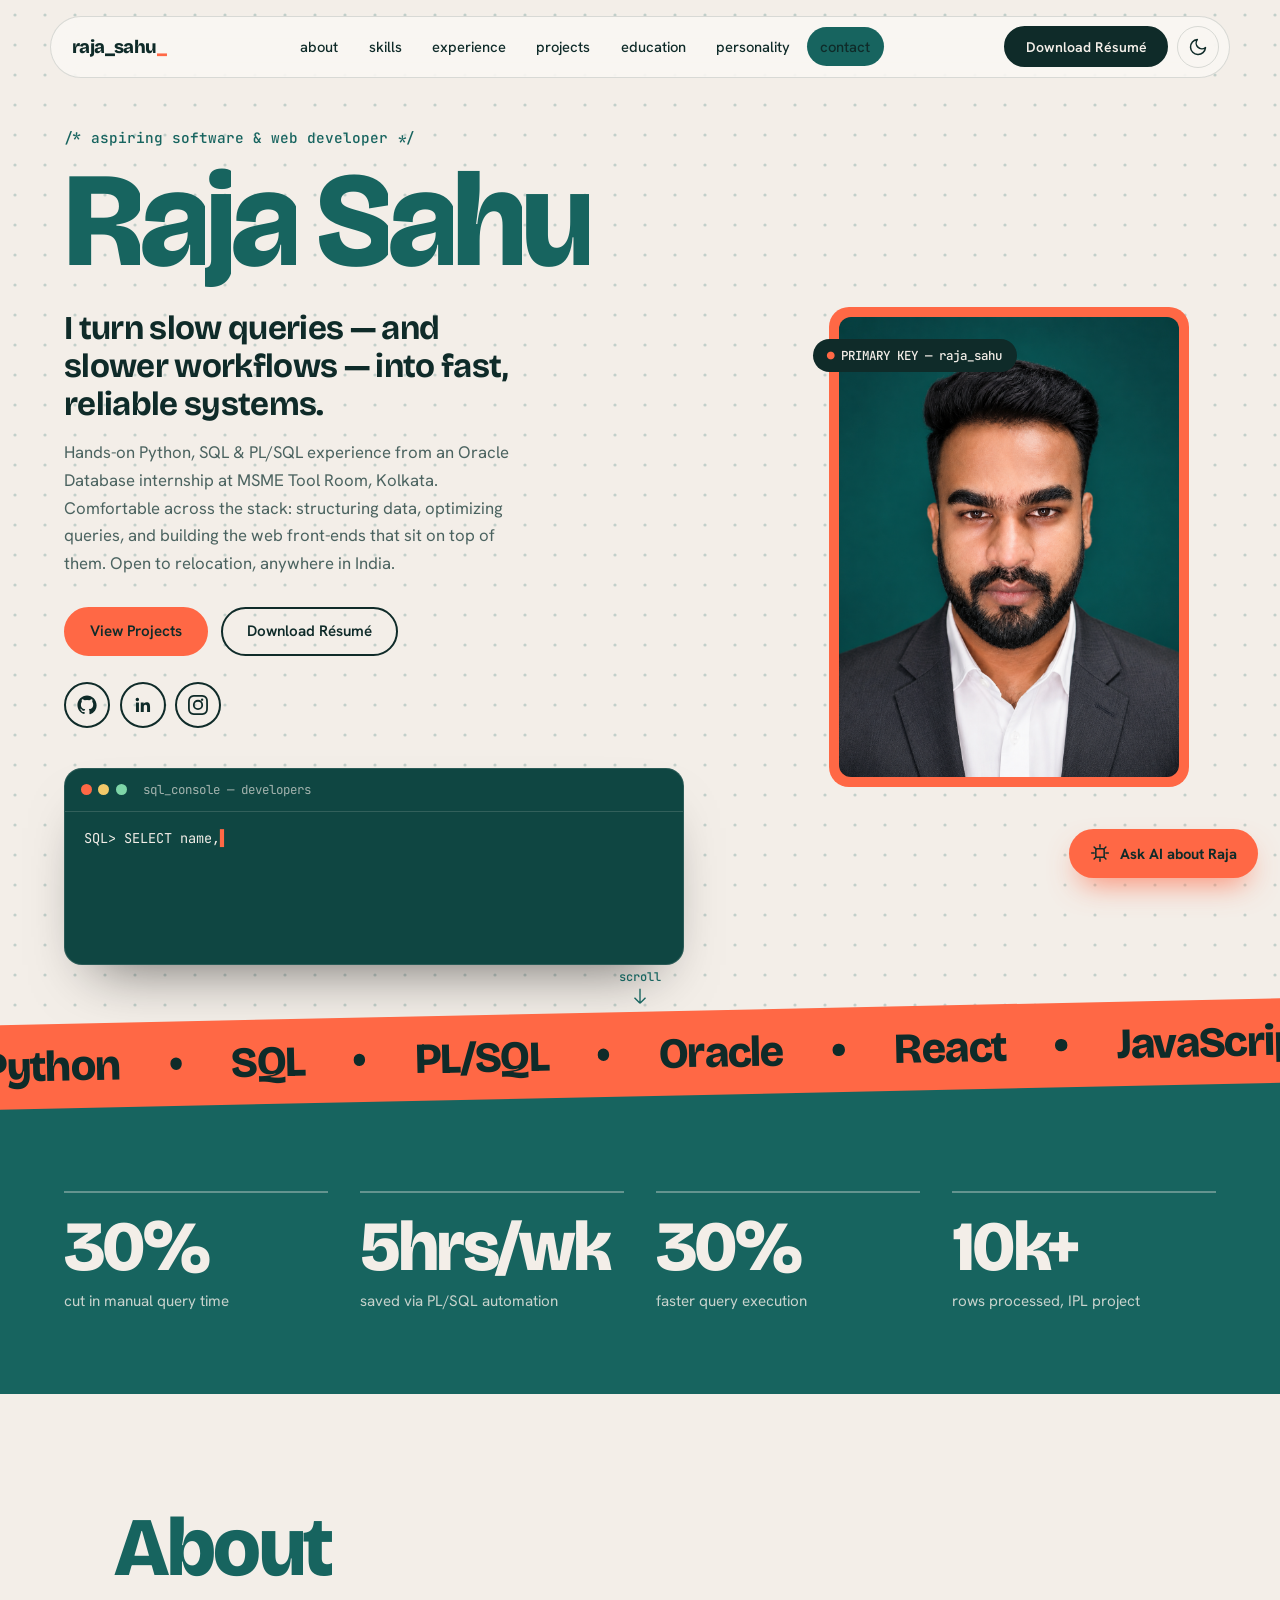
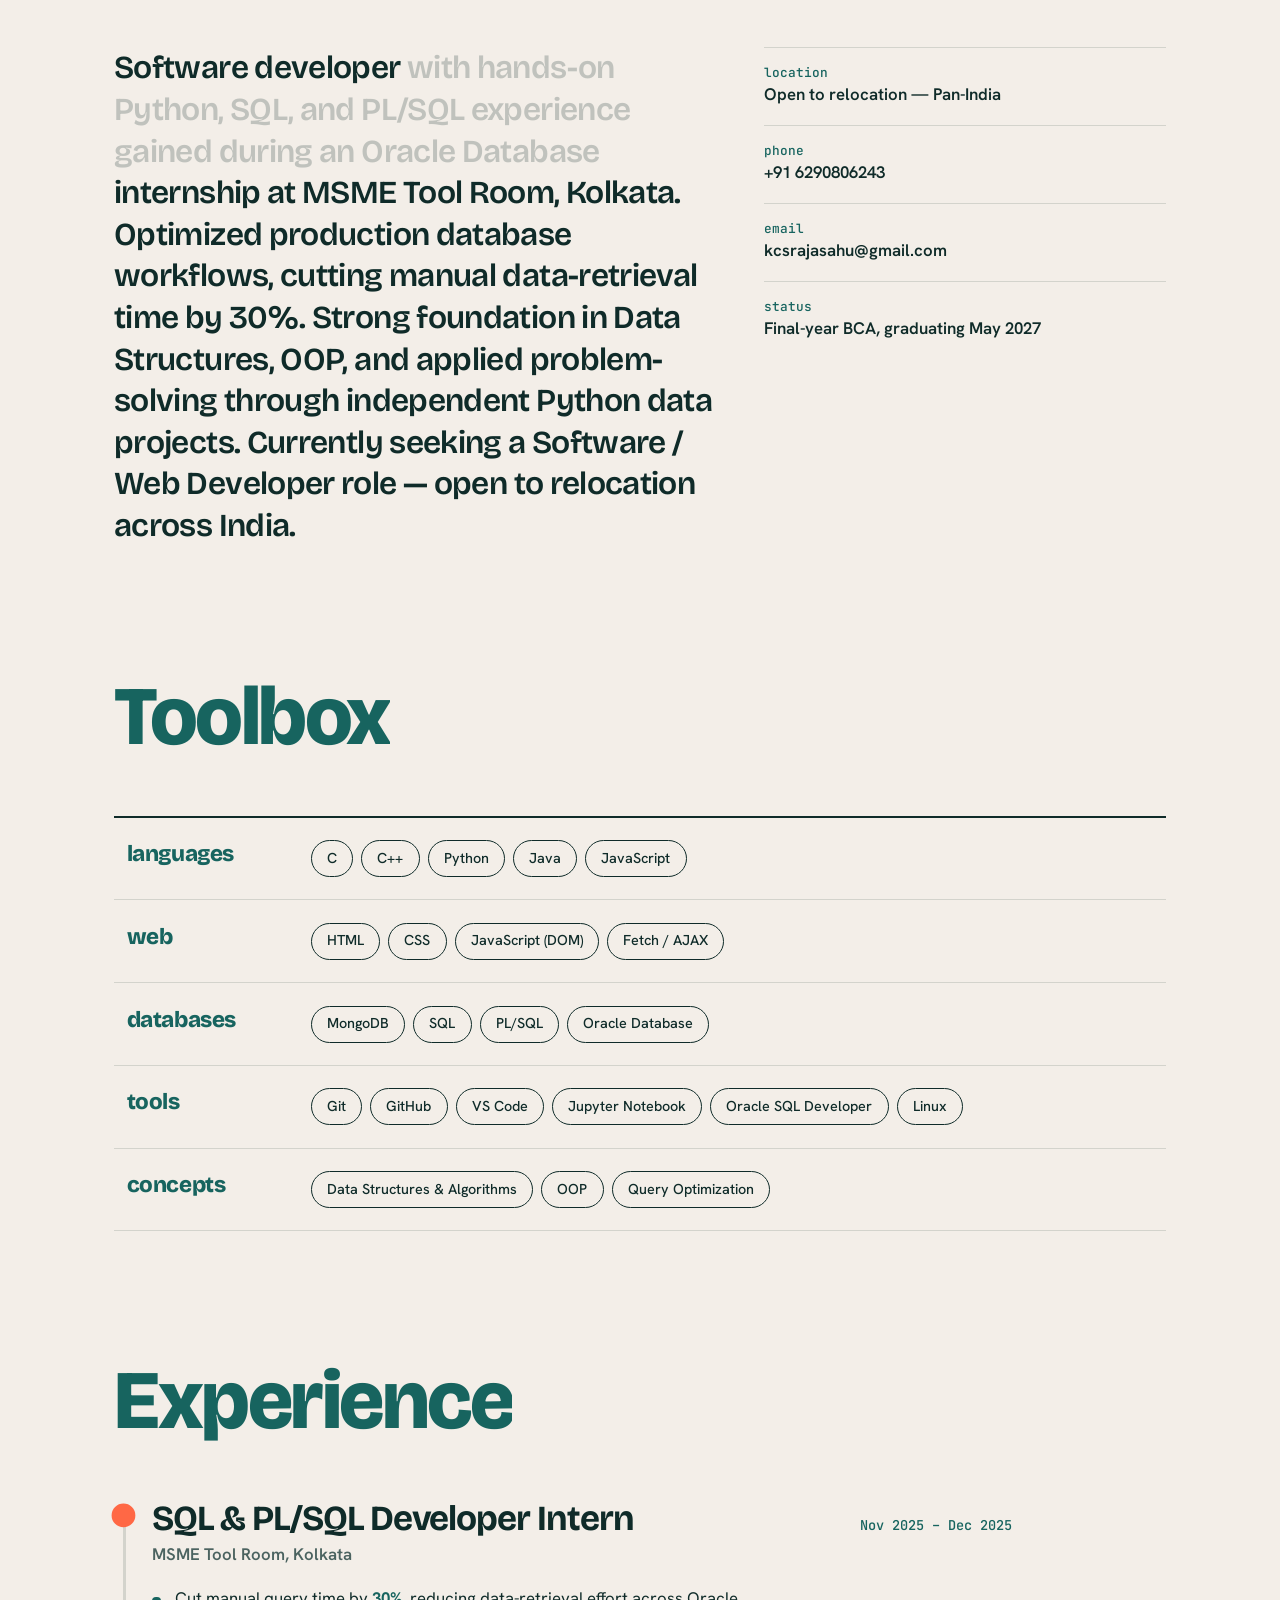
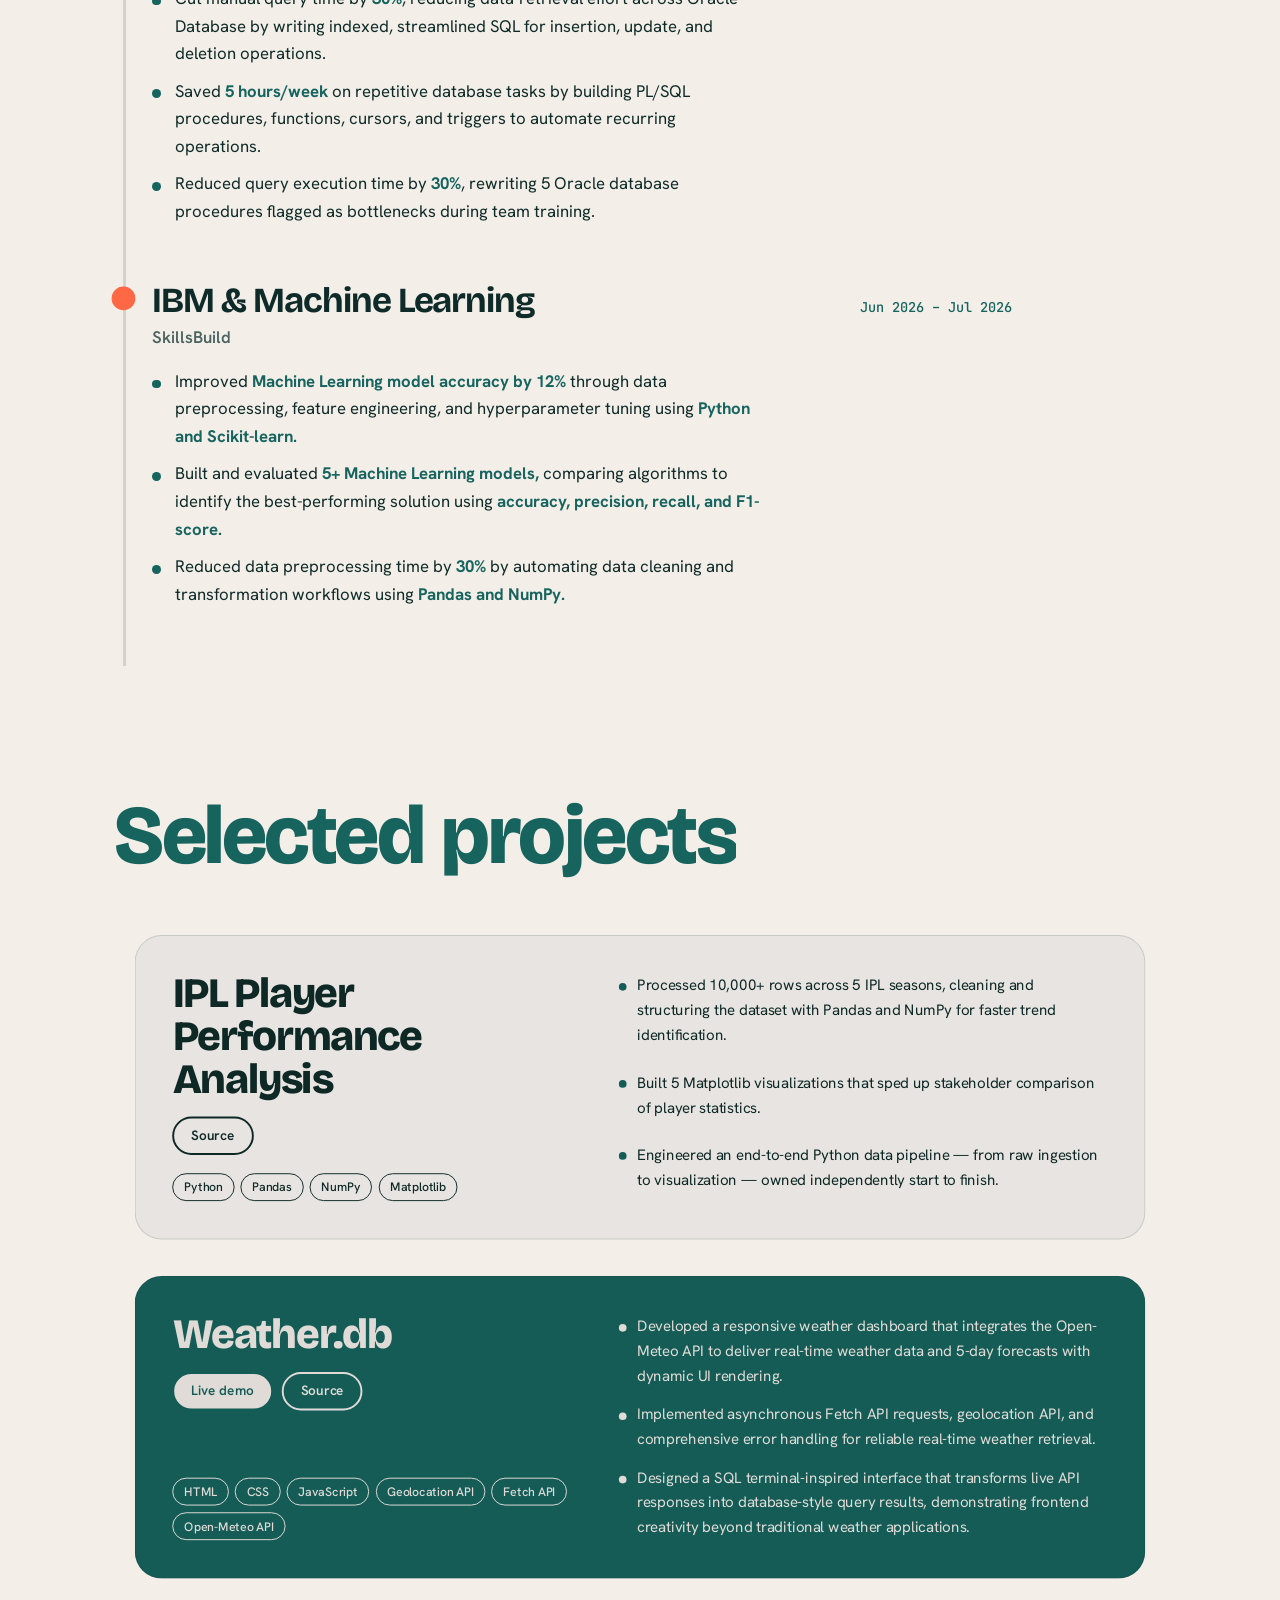
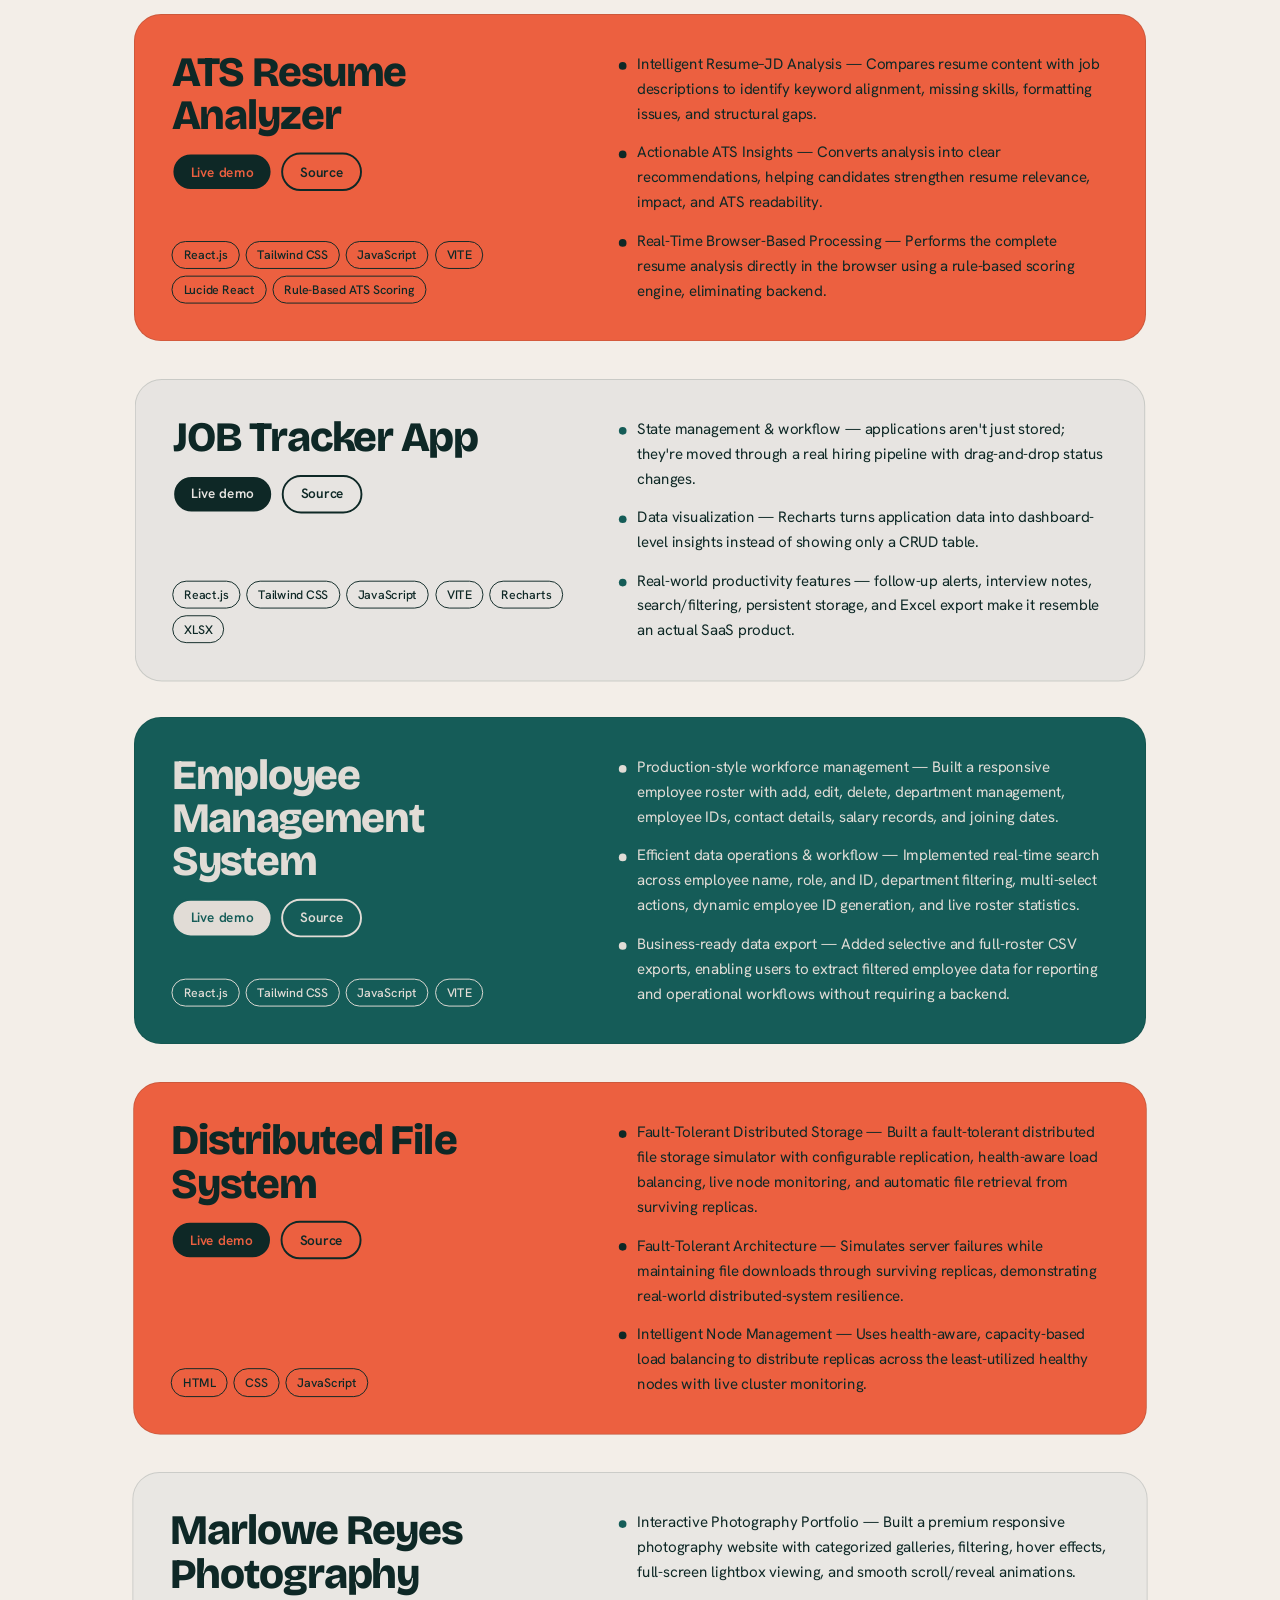
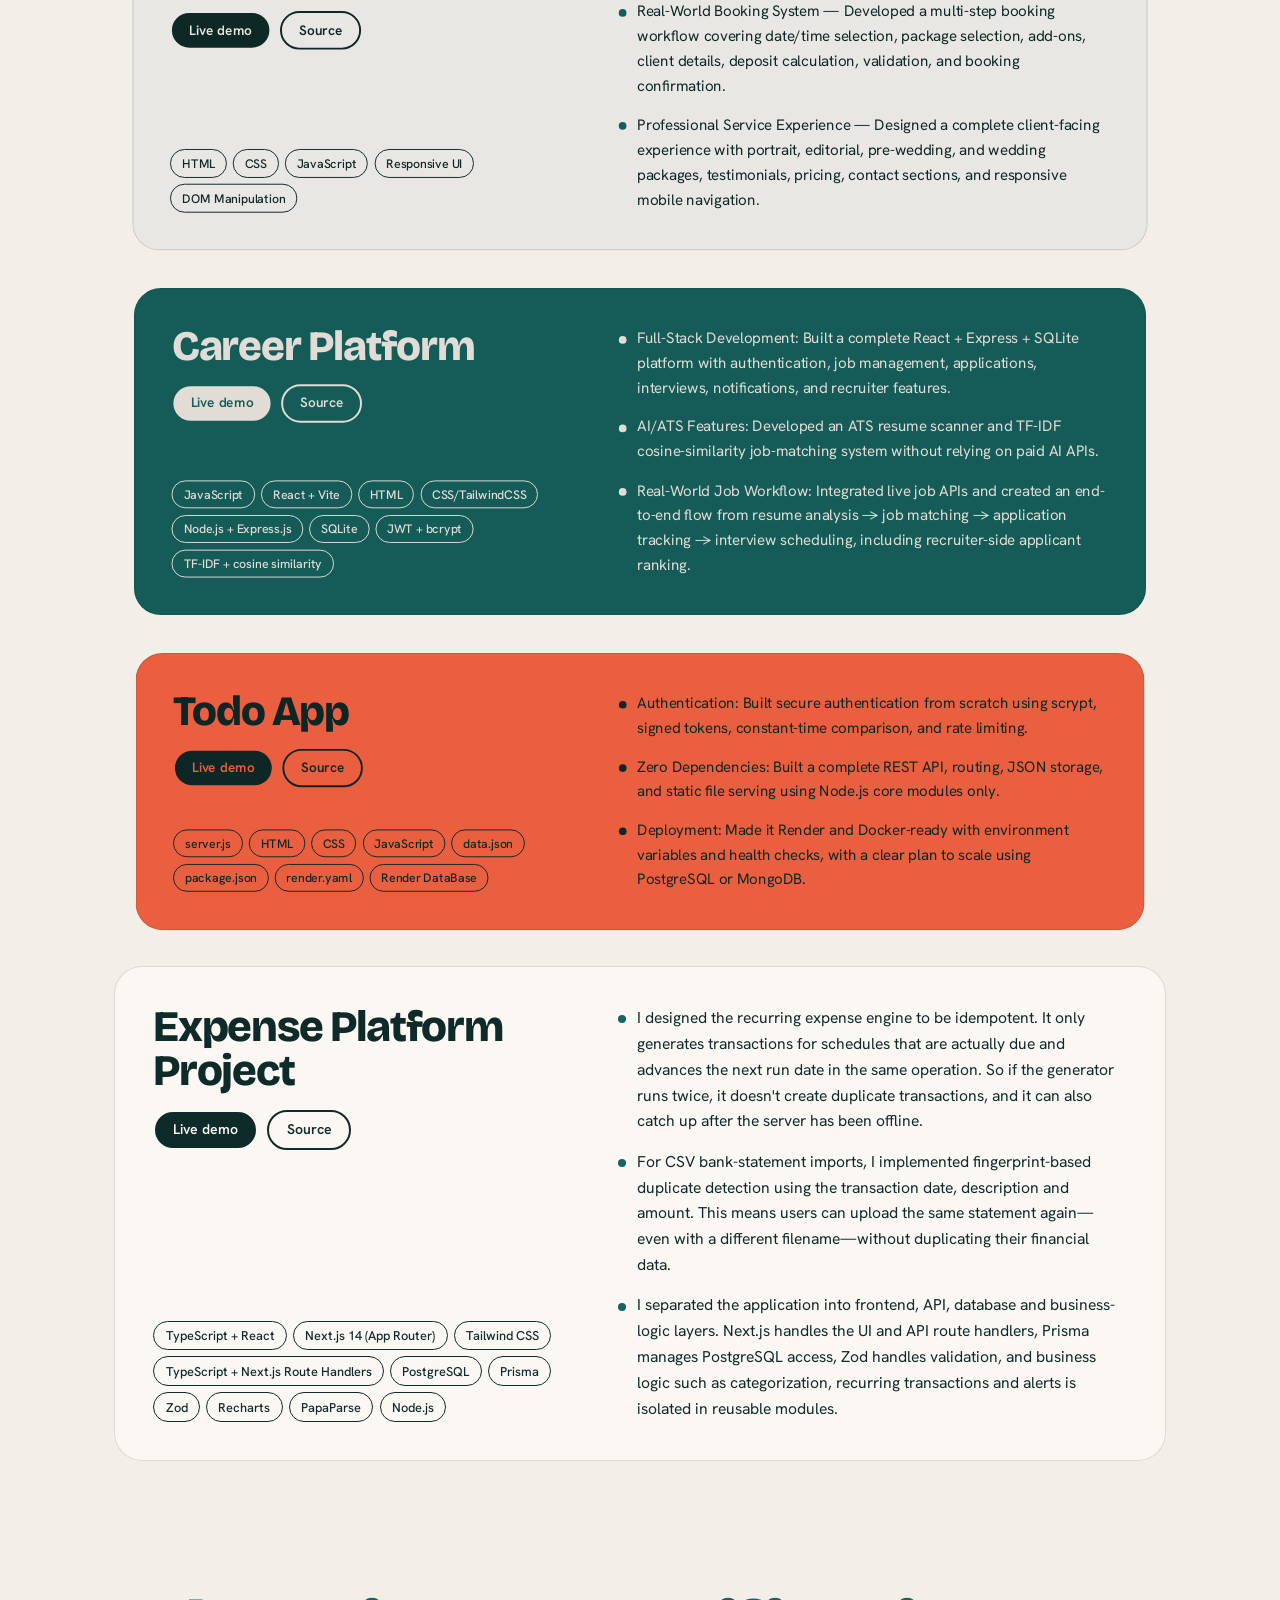
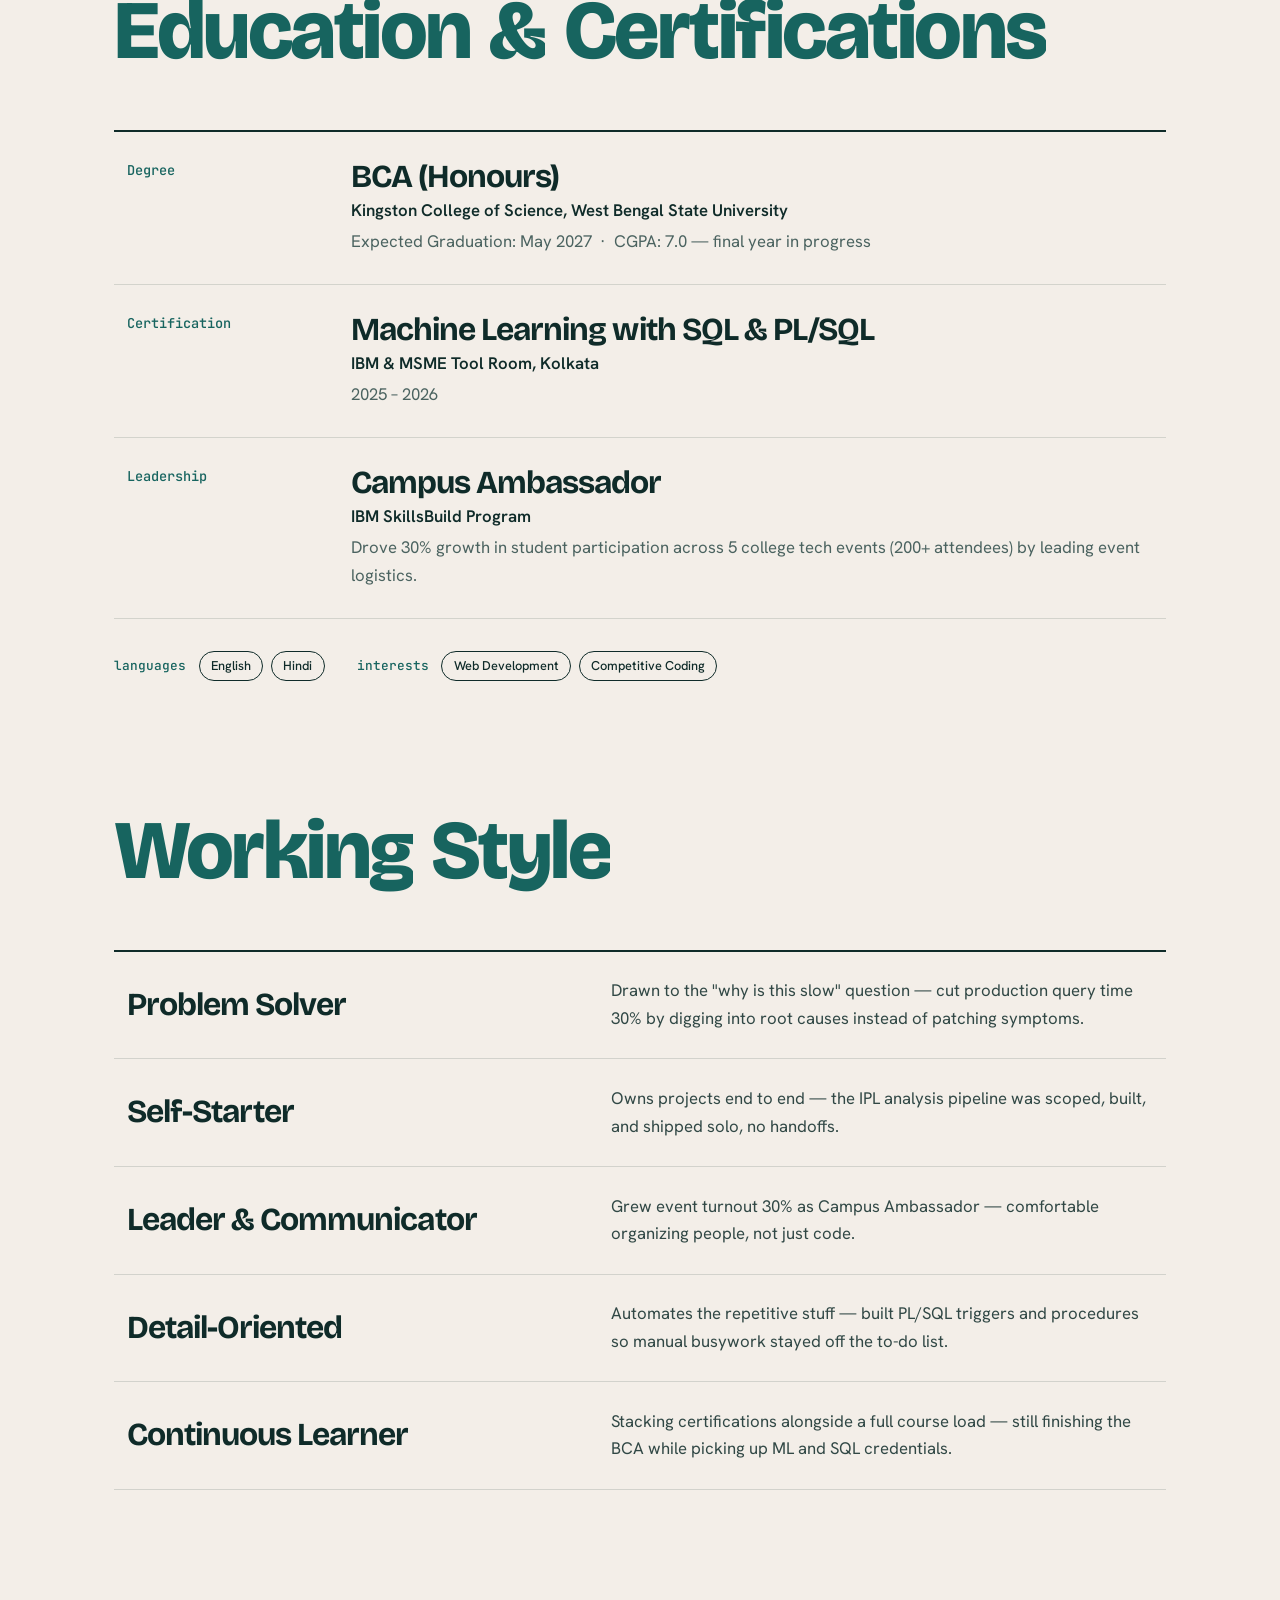
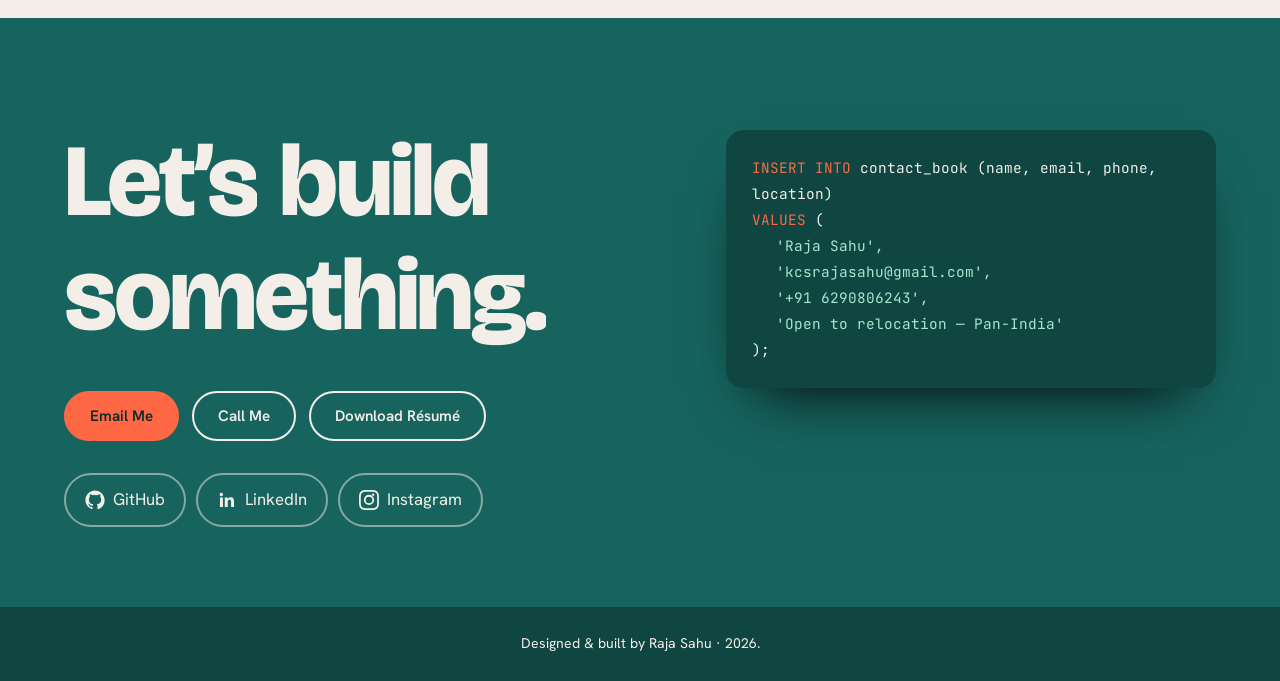
==== commit 11749031: "Upload complete portfolio project" ====
--- a/index.html
+++ b/index.html
@@ -360,10 +360,24 @@
         <li>Real-World Job Workflow: Integrated live job APIs and created an end-to-end flow from resume analysis → job matching → application tracking → interview scheduling, including recruiter-side applicant ranking.</li>
       </ul>
     </article>
-<article class="project-card">
+    <article class="project-card">
+      <div class="project-top">
+        <h3>Todo App</h3>
+        <div class="project-links"><a href="https://todo-app-9bxh.onrender.com/" target="_blank" rel="noopener noreferrer" class="project-link project-live">Live demo</a><a href="https://github.com/RajaSahu89/todo-app" target="_blank" rel="noopener noreferrer" class="project-link">Source</a></div>
+      </div>
+      <div class="project-stack">
+        <span class="pill pill-sm">server.js</span><span class="pill pill-sm">HTML</span><span class="pill pill-sm">CSS</span><span class="pill pill-sm">JavaScript</span><span class="pill pill-sm">data.json</span><span class="pill pill-sm">package.json</span><span class="pill pill-sm">render.yaml</span><span class="pill pill-sm">Render DataBase</span>
+      </div>
+      <ul>
+        <li>Authentication: Built secure authentication from scratch using scrypt, signed tokens, constant-time comparison, and rate limiting.</li>
+        <li>Zero Dependencies: Built a complete REST API, routing, JSON storage, and static file serving using Node.js core modules only.</li>
+        <li>Deployment: Made it Render and Docker-ready with environment variables and health checks, with a clear plan to scale using PostgreSQL or MongoDB.</li>
+      </ul>
+    </article>
+    <article class="project-card">
       <div class="project-top">
         <h3>Expense Platform Project</h3>
-        <div class="project-links"><a href="https://expense-platform-project-azan-fggbpwwnt-rajasahu89.vercel.app/" target="_blank" rel="noopener noreferrer" class="project-link project-live">Live demo</a><a href="https://github.com/RajaSahu89/expense-platform-project" target="_blank" rel="noopener noreferrer" class="project-link">Source</a></div>
+        <div class="project-links"><a href="https://expense-platform-sage.vercel.app/" target="_blank" rel="noopener noreferrer" class="project-link project-live">Live demo</a><a href="https://github.com/RajaSahu89/expense-platform" target="_blank" rel="noopener noreferrer" class="project-link">Source</a></div>
       </div>
       <div class="project-stack">
         <span class="pill pill-sm">TypeScript + React</span><span class="pill pill-sm">Next.js 14 (App Router)</span><span class="pill pill-sm">Tailwind CSS</span><span class="pill pill-sm">TypeScript + Next.js Route Handlers</span><span class="pill pill-sm">PostgreSQL</span><span class="pill pill-sm">Prisma</span><span class="pill pill-sm">Zod</span><span class="pill pill-sm">Recharts</span><span class="pill pill-sm">PapaParse</span><span class="pill pill-sm">Node.js</span>
@@ -376,6 +390,7 @@
     </article>
   </div>
 </section>
+
 
 <section class="section" id="education">
   <div class="section-head">
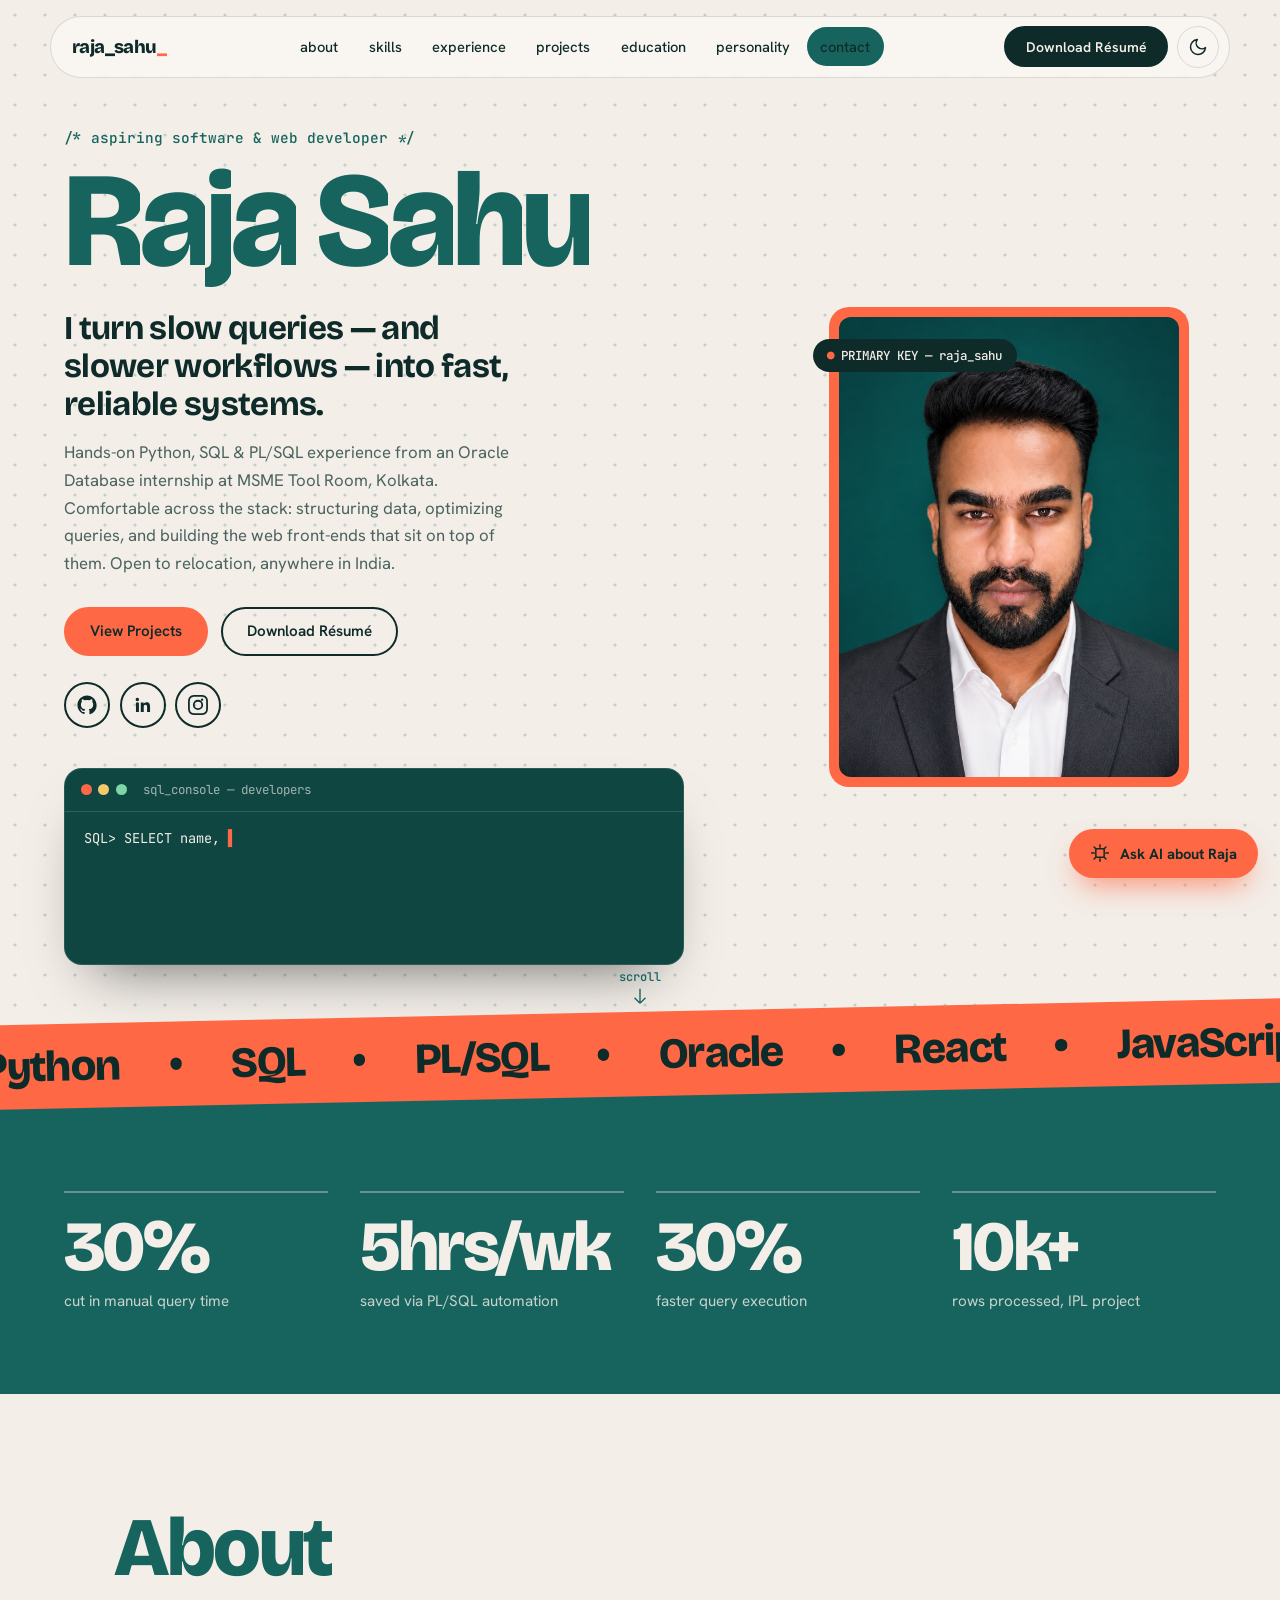
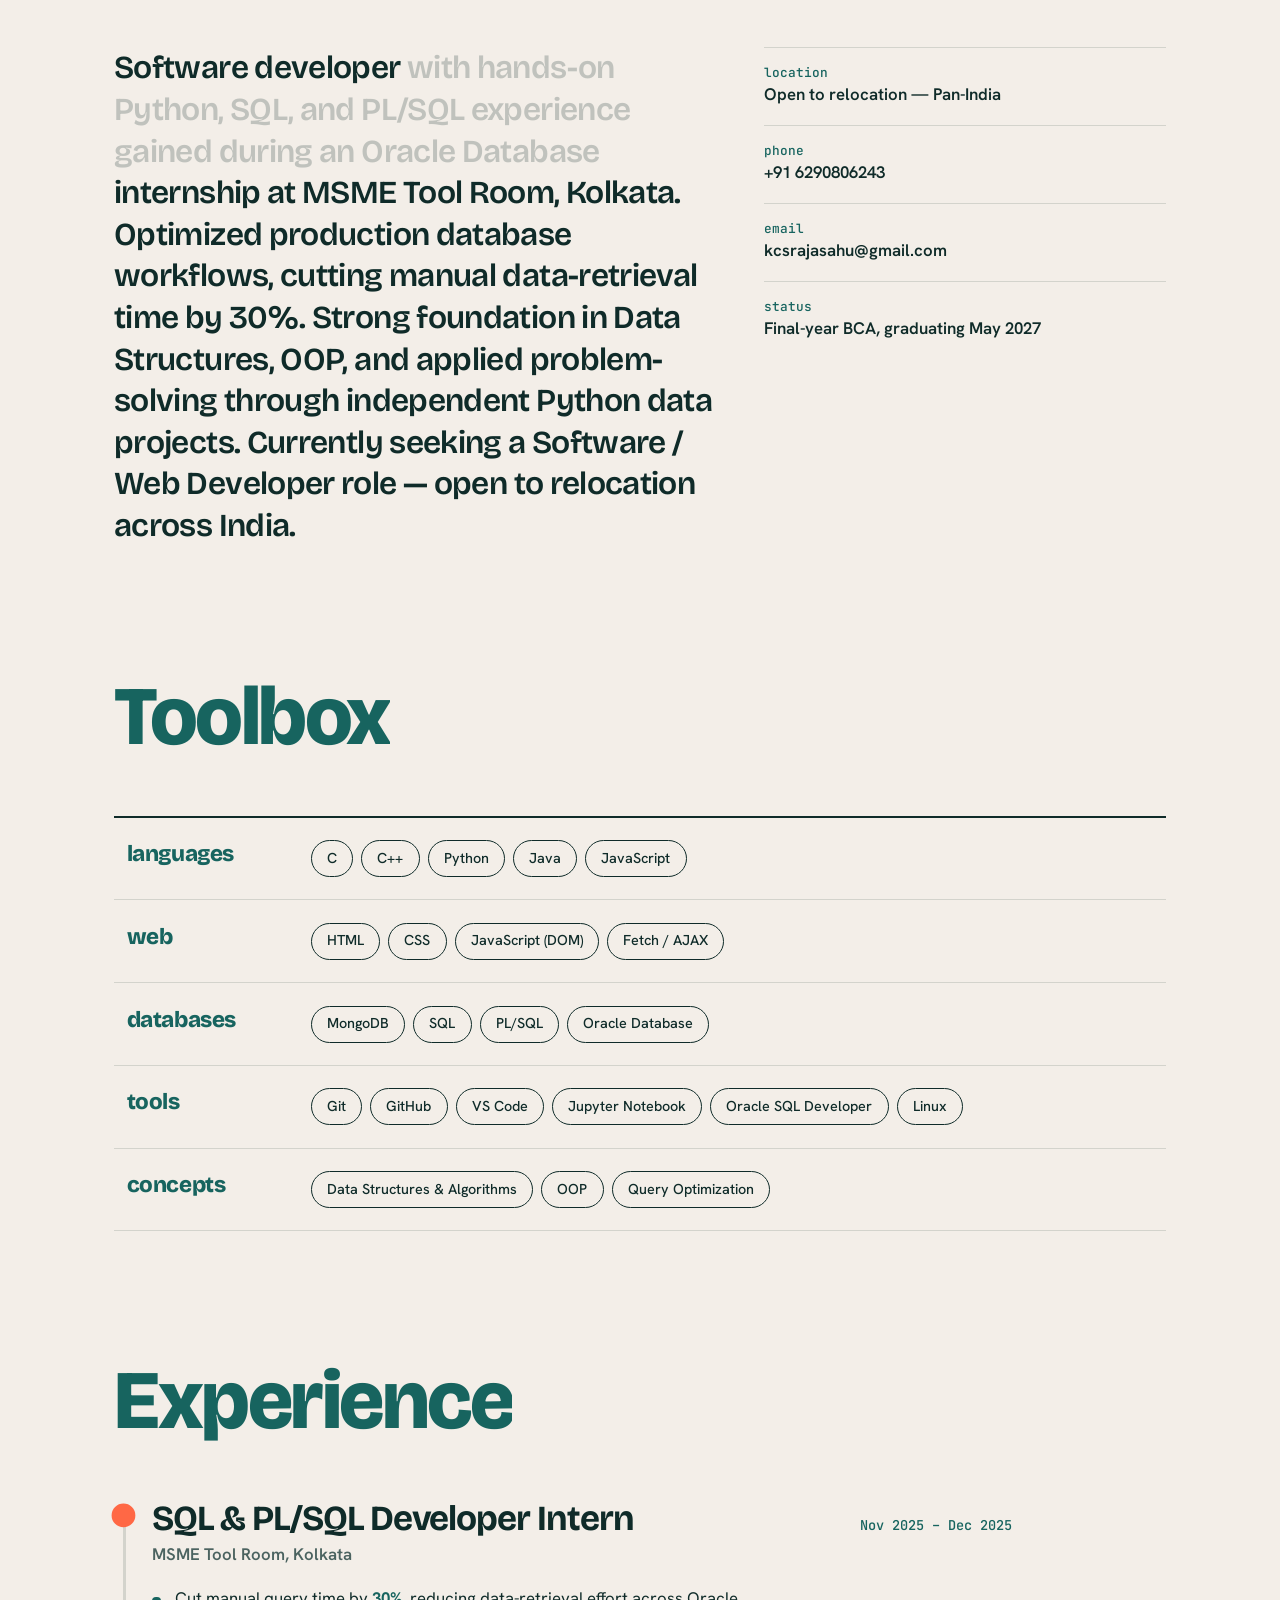
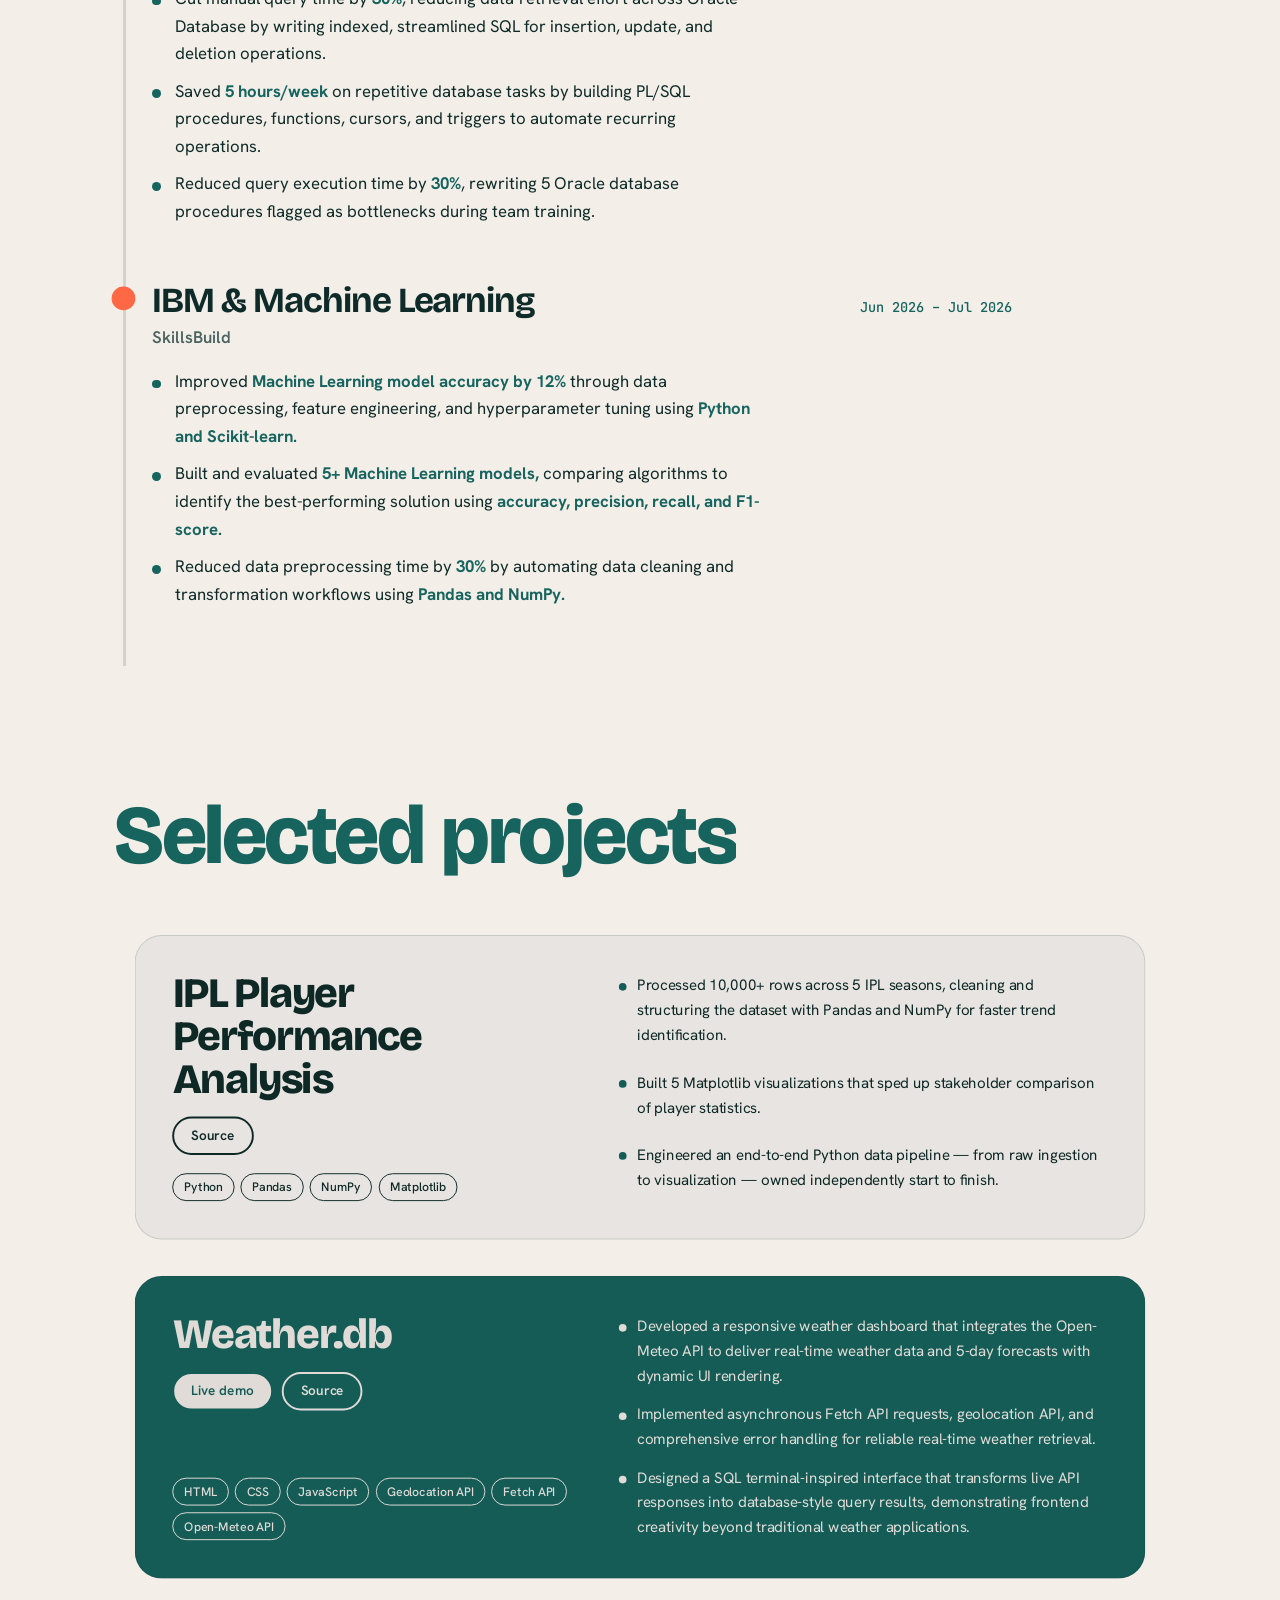
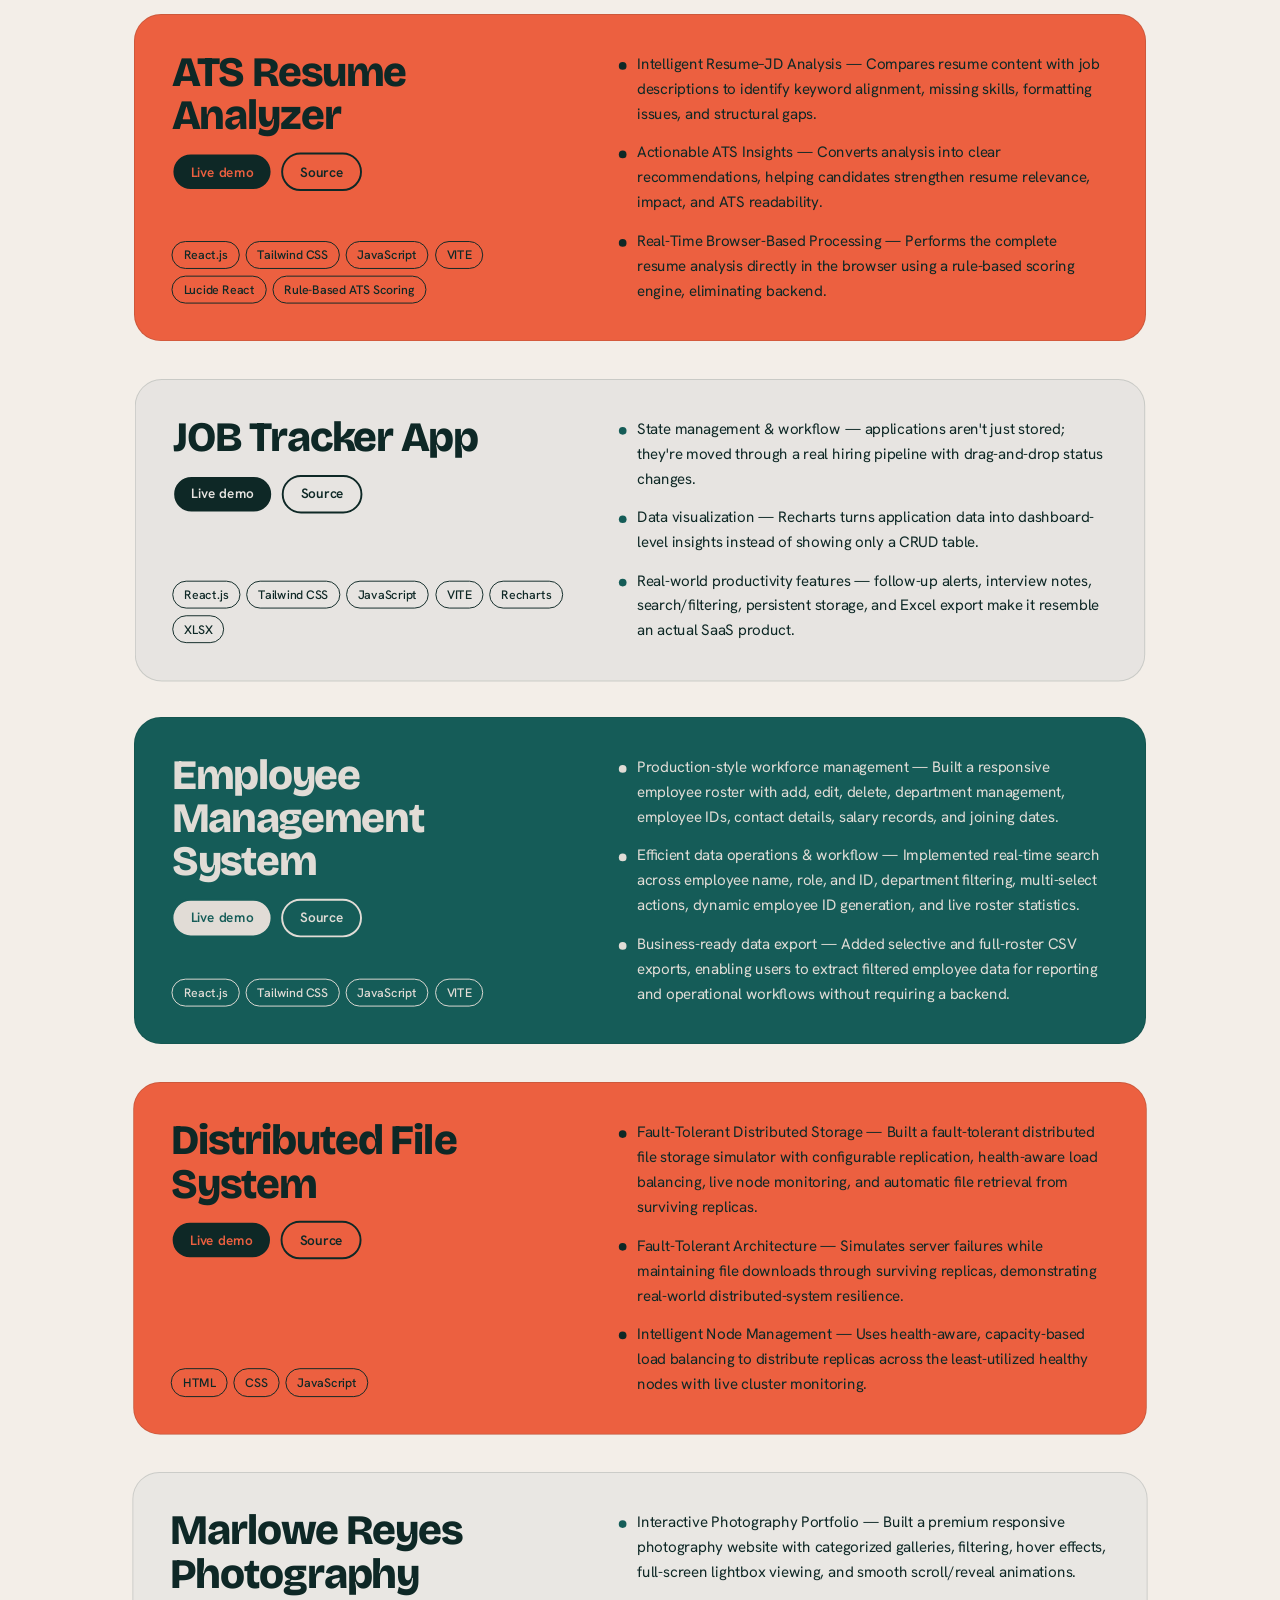
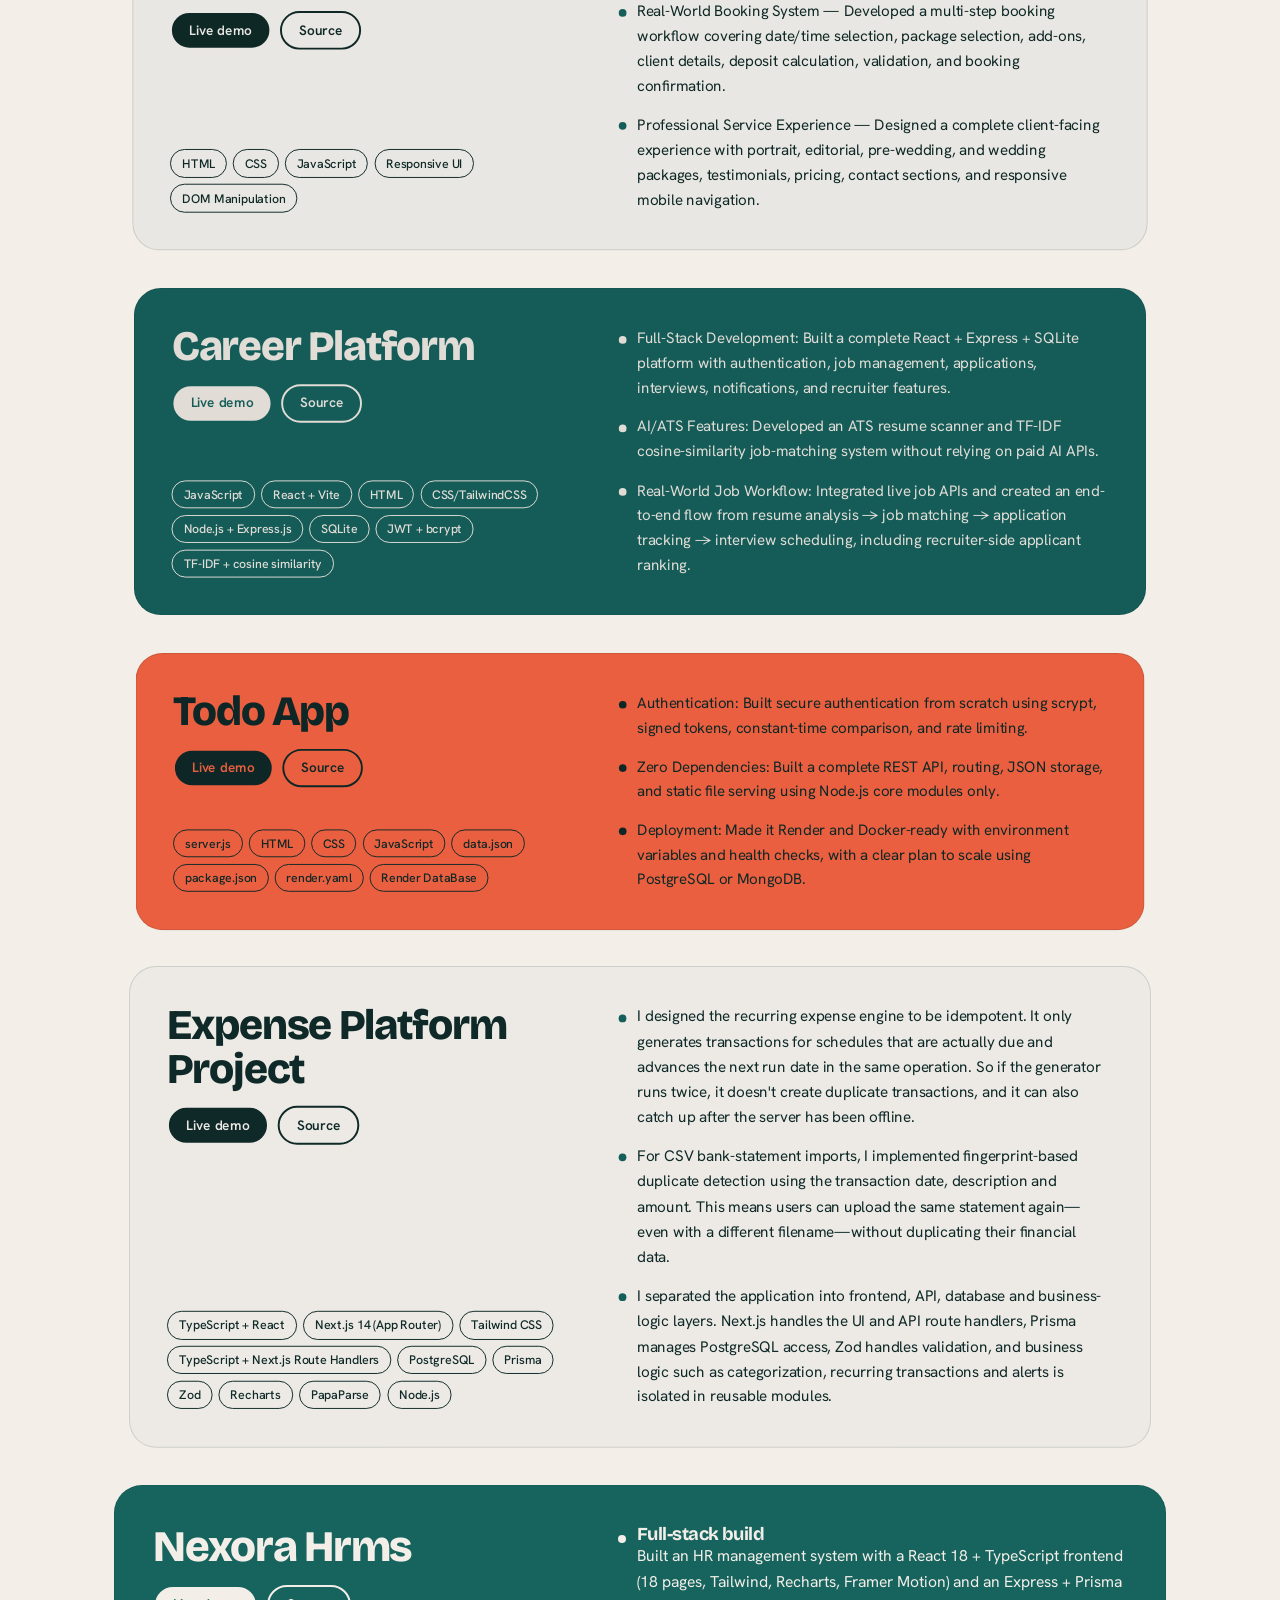
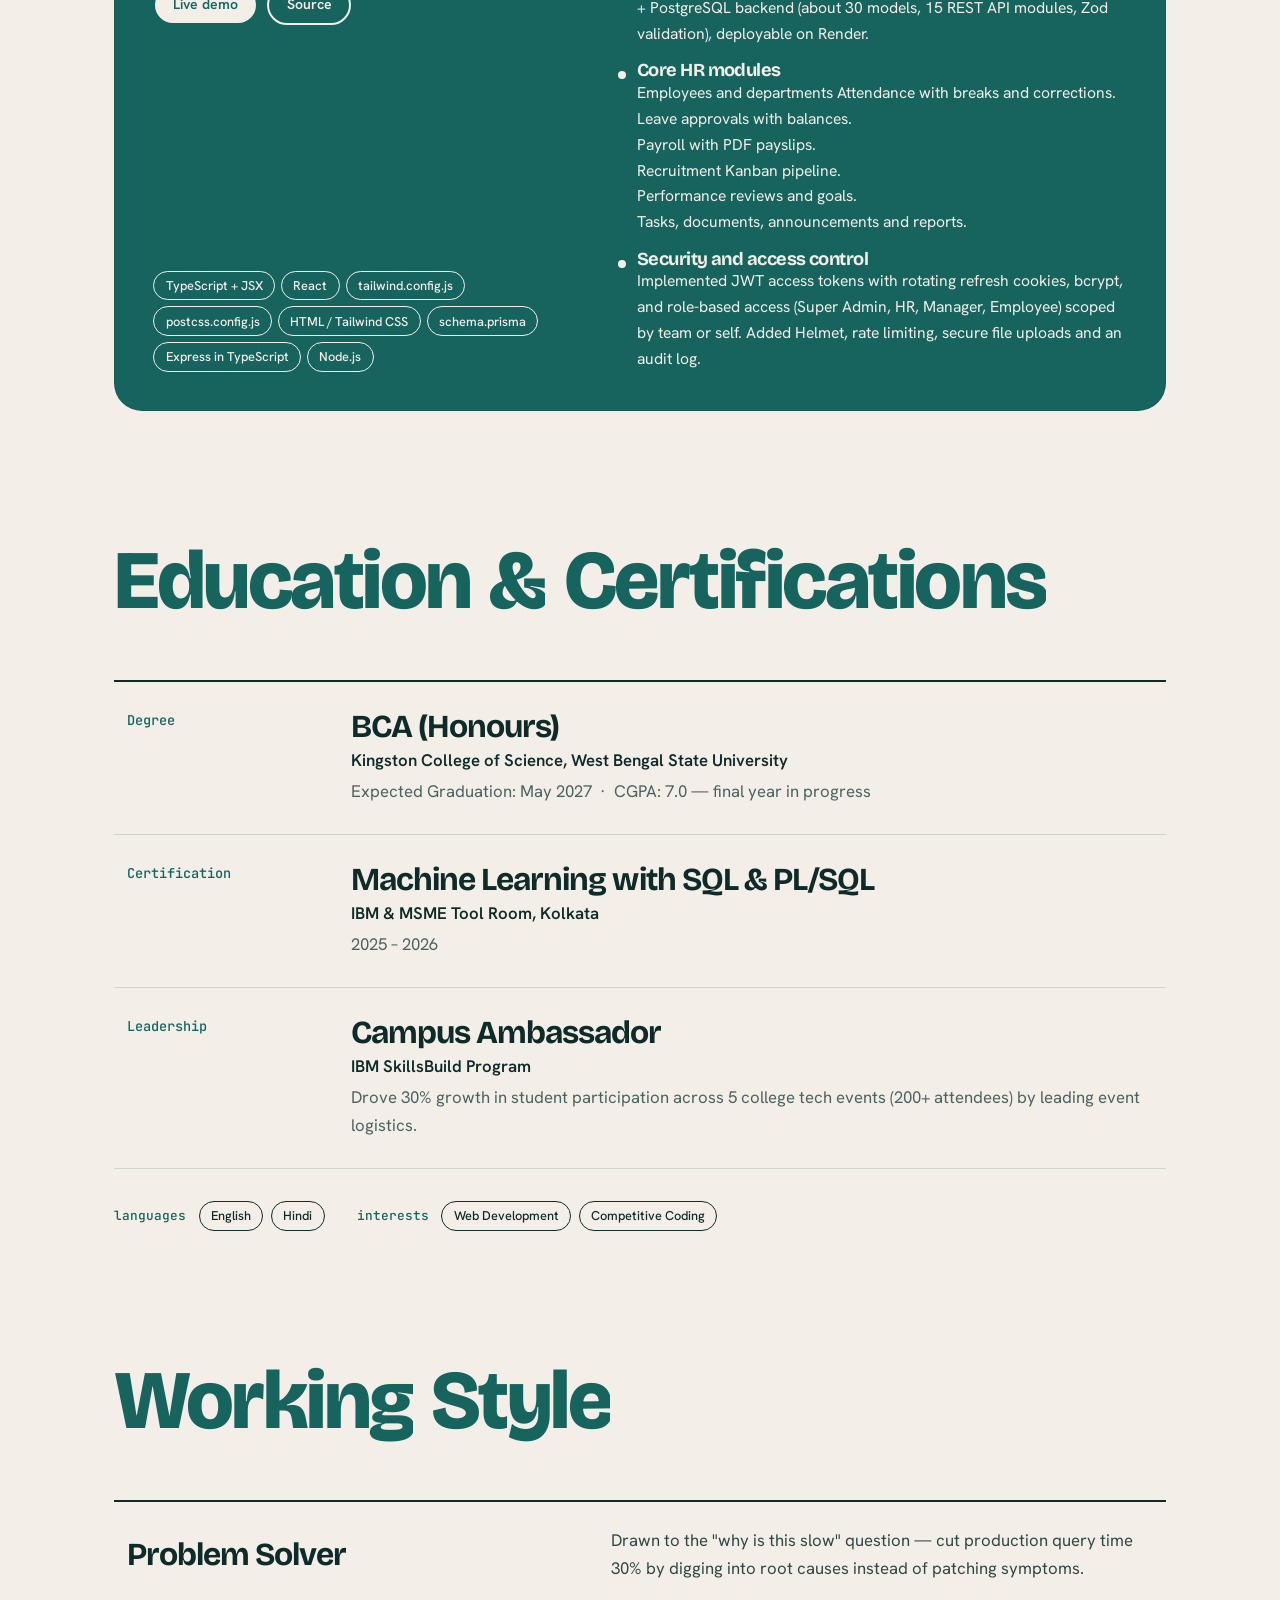
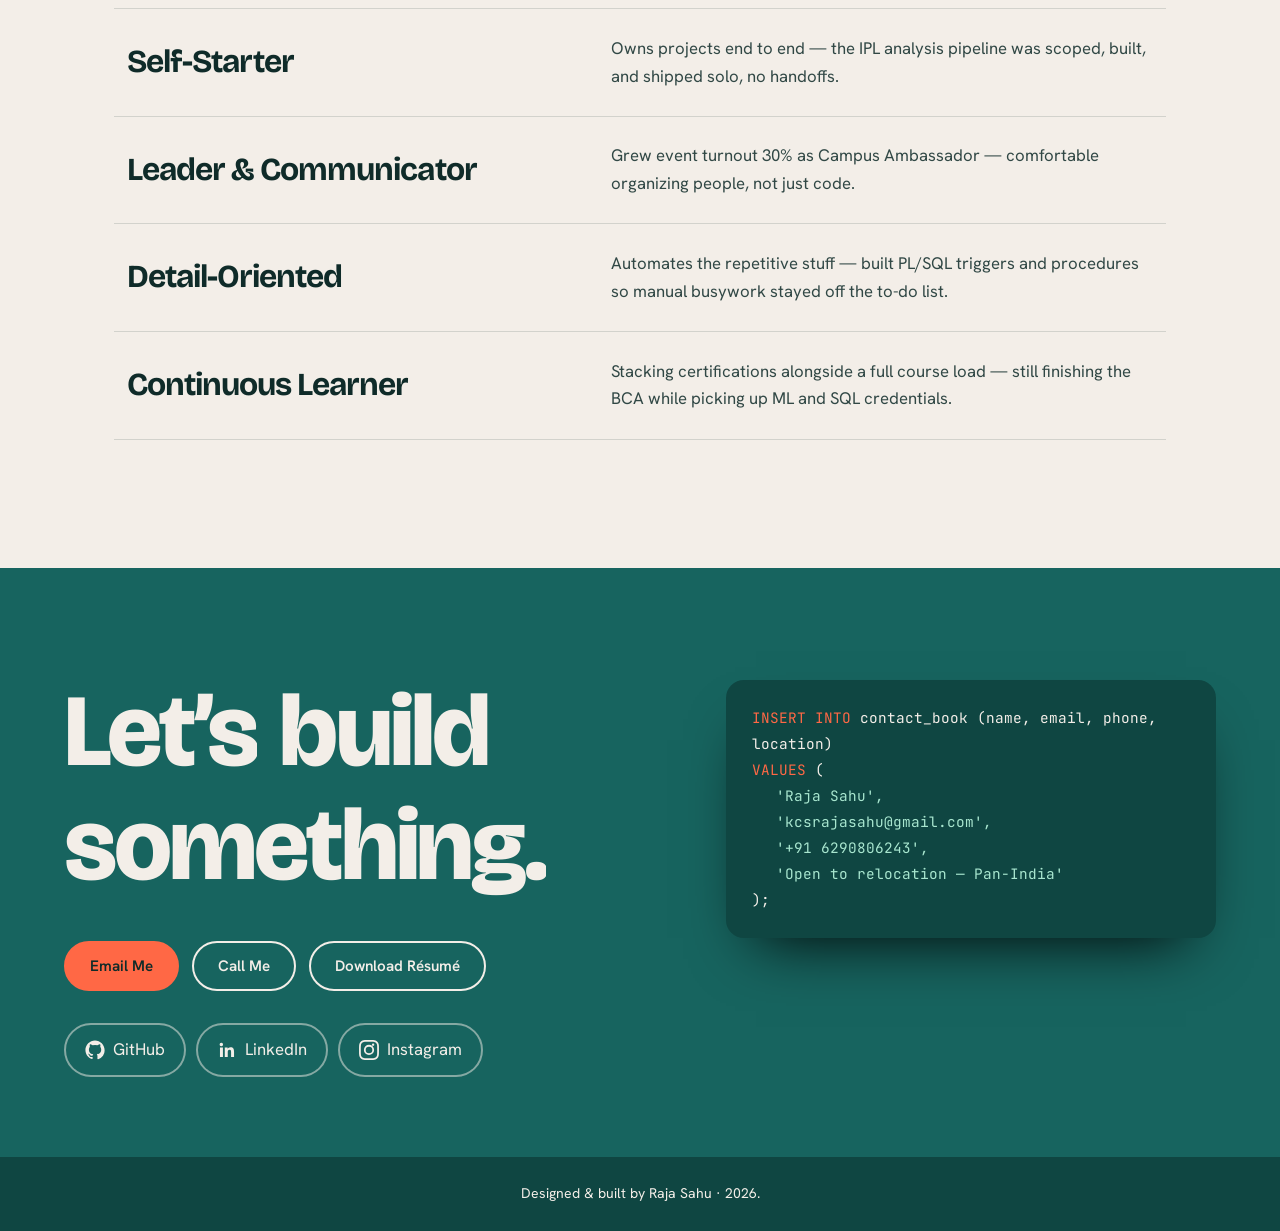
==== commit ee167c10: "Update index.html" ====
--- a/index.html
+++ b/index.html
@@ -388,6 +388,20 @@
         <li>I separated the application into frontend, API, database and business-logic layers. Next.js handles the UI and API route handlers, Prisma manages PostgreSQL access, Zod handles validation, and business logic such as categorization, recurring transactions and alerts is isolated in reusable modules.</li>
       </ul>
     </article>
+    <article class="project-card">
+      <div class="project-top">
+        <h3>Nexora Hrms</h3>
+        <div class="project-links"><a href="https://nexora-hrms.onrender.com/login" target="_blank" rel="noopener noreferrer" class="project-link project-live">Live demo</a><a href="https://github.com/RajaSahu89/nexora-hrms" target="_blank" rel="noopener noreferrer" class="project-link">Source</a></div>
+      </div>
+      <div class="project-stack">
+        <span class="pill pill-sm">TypeScript + JSX</span><span class="pill pill-sm">React</span><span class="pill pill-sm">tailwind.config.js</span><span class="pill pill-sm">postcss.config.js</span><span class="pill pill-sm">HTML / Tailwind CSS</span><span class="pill pill-sm">schema.prisma</span><span class="pill pill-sm">Express in TypeScript</span><span class="pill pill-sm">Node.js</span>
+      </div>
+      <ul>
+        <li><h3>Full-stack build</h3>Built an HR management system with a React 18 + TypeScript frontend (18 pages, Tailwind, Recharts, Framer Motion) and an Express + Prisma + PostgreSQL backend (about 30 models, 15 REST API modules, Zod validation), deployable on Render.</li>
+        <li><h3>Core HR modules</h3> Employees and departments Attendance with breaks and corrections.<br> Leave approvals with balances.<br> Payroll with PDF payslips.<br> Recruitment Kanban pipeline.<br> Performance reviews and goals.<br> Tasks, documents, announcements and reports.<br></li>
+        <li><h3>Security and access control</h3> Implemented JWT access tokens with rotating refresh cookies, bcrypt, and role-based access (Super Admin, HR, Manager, Employee) scoped by team or self. Added Helmet, rate limiting, secure file uploads and an audit log.</li>
+      </ul>
+    </article>
   </div>
 </section>
 
